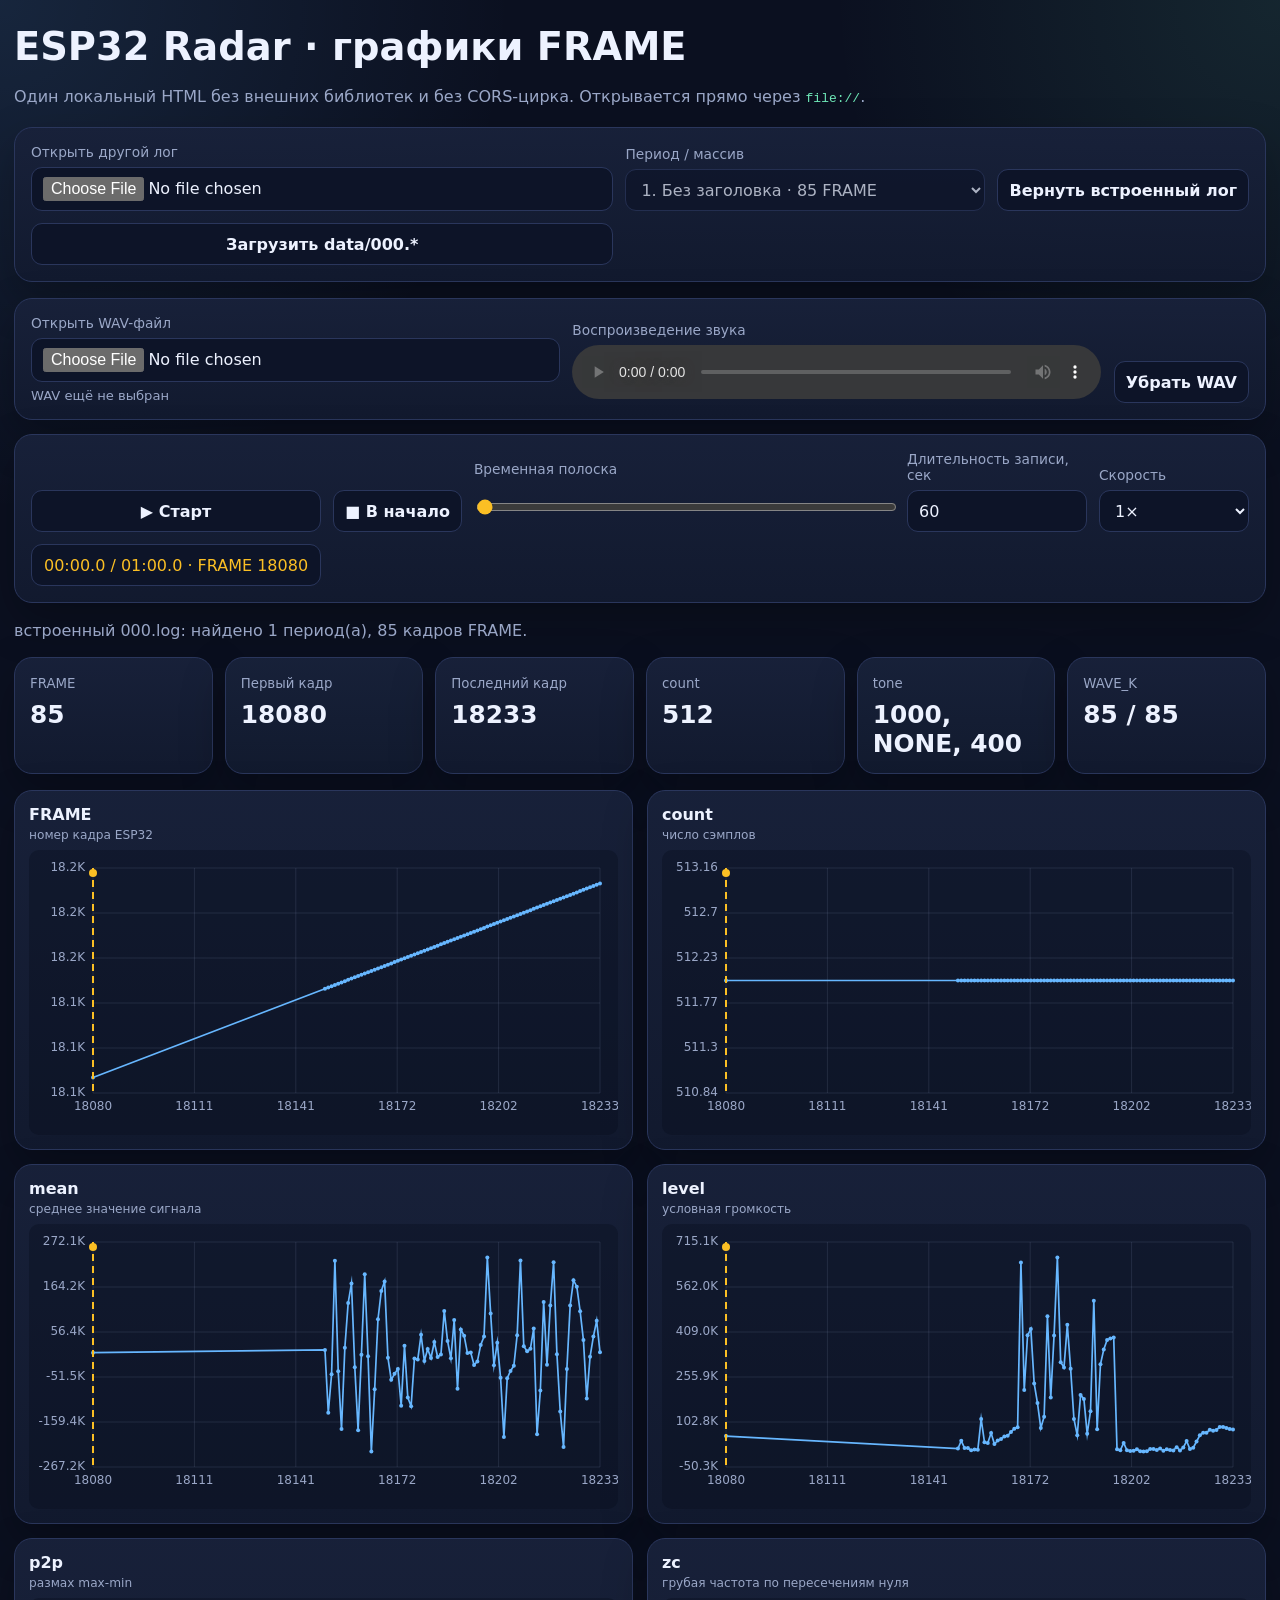
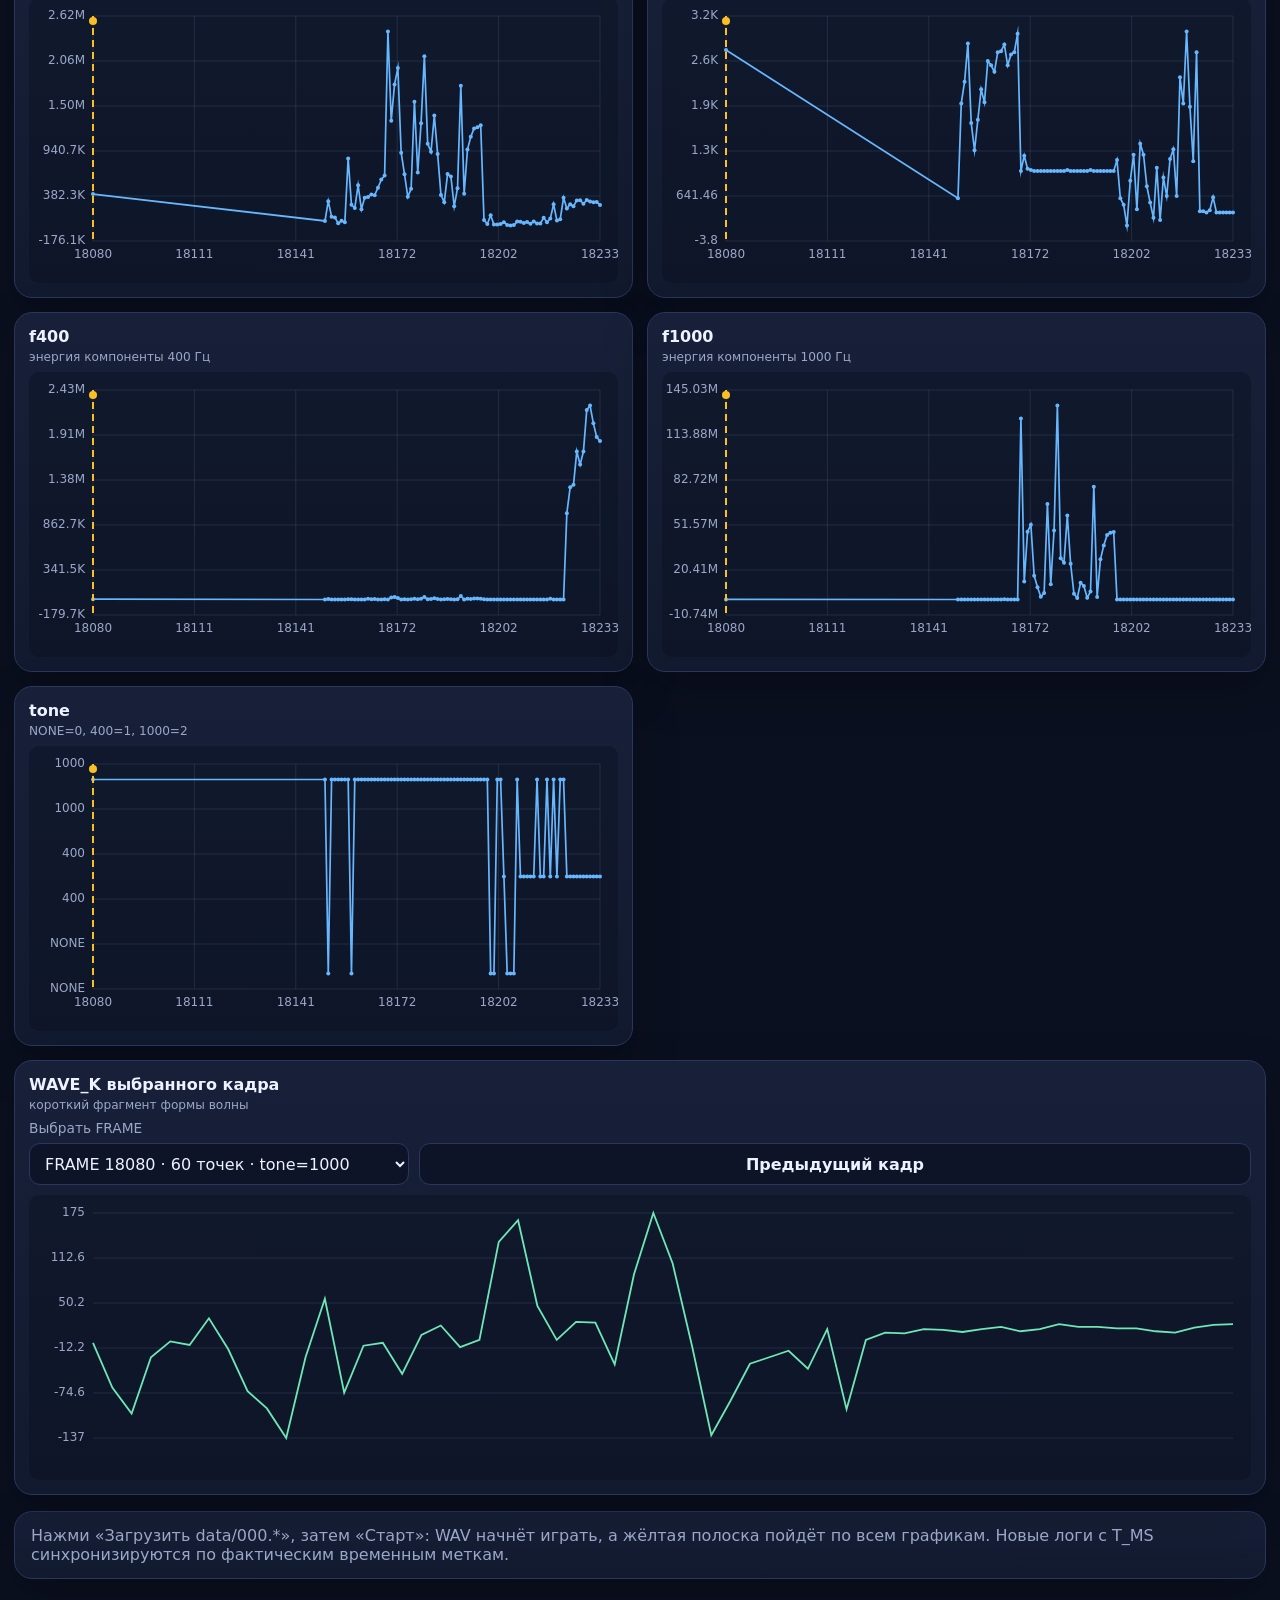
==== web/index.html @ 9175be92 "Add synchronized audio analysis dashboard" ====
<!doctype html>
<html lang="ru">
<head>
<meta charset="utf-8">
<meta name="viewport" content="width=device-width,initial-scale=1">
<title>ESP32 Radar — графики параметров</title>
<style>
:root {
  color-scheme: dark;
  --bg:#0b1020;
  --panel:#121a2f;
  --panel2:#18213a;
  --border:#2a365c;
  --text:#edf2ff;
  --muted:#9aa7c7;
  --accent:#6ee7b7;
  --accent2:#67b7ff;
  --warn:#fbbf24;
  --danger:#fb7185;
}
*{box-sizing:border-box}
body{
  margin:0;
  background:
    radial-gradient(circle at top left,rgba(103,183,255,.13),transparent 32rem),
    radial-gradient(circle at top right,rgba(110,231,183,.10),transparent 28rem),
    var(--bg);
  color:var(--text);
  font-family:Inter,system-ui,-apple-system,BlinkMacSystemFont,"Segoe UI",sans-serif;
}
main{width:min(1600px,calc(100% - 28px));margin:auto;padding:24px 0 40px}
h1{margin:0 0 8px;font-size:clamp(1.6rem,3vw,2.6rem)}
p{color:var(--muted);line-height:1.5}
.panel{
  background:linear-gradient(180deg,rgba(24,33,58,.96),rgba(18,26,47,.96));
  border:1px solid var(--border);
  border-radius:18px;
  box-shadow:0 18px 45px rgba(0,0,0,.26);
}
.controls{
  display:grid;
  grid-template-columns:minmax(250px,1fr) minmax(220px,360px) auto;
  gap:12px;
  padding:16px;
  margin:18px 0;
  align-items:end;
}
label{display:block;margin-bottom:7px;color:var(--muted);font-size:.86rem}
input,select,button{
  width:100%;
  min-height:42px;
  border-radius:11px;
  border:1px solid var(--border);
  background:#0d1428;
  color:var(--text);
  font:inherit;
  padding:9px 11px;
}
button{cursor:pointer;font-weight:700}
button:hover{border-color:var(--accent2)}
.status{min-height:24px;margin:0 0 14px;color:var(--muted)}
.status.error{color:var(--danger)}
.summary{
  display:grid;
  grid-template-columns:repeat(6,minmax(130px,1fr));
  gap:12px;
  margin-bottom:16px;
}
.stat{padding:15px;min-height:98px}
.stat small{color:var(--muted)}
.stat strong{display:block;margin-top:8px;font-size:1.55rem}
.grid{display:grid;grid-template-columns:repeat(2,minmax(0,1fr));gap:14px}
.card{padding:14px;min-width:0}
.card h2{margin:0 0 4px;font-size:1rem}
.card .help{color:var(--muted);font-size:.76rem;margin-bottom:8px}
.canvas-wrap{height:285px;position:relative}
canvas{width:100%;height:100%;display:block;border-radius:10px;background:rgba(8,13,26,.35)}
.full{grid-column:1/-1}
.wave-controls{display:grid;grid-template-columns:minmax(220px,380px) auto;gap:10px;align-items:end;margin-bottom:10px}
.footer{margin-top:16px;padding:14px 16px;color:var(--muted)}
code{color:var(--accent)}
@media(max-width:1100px){
  .summary{grid-template-columns:repeat(3,1fr)}
  .controls{grid-template-columns:1fr 1fr}
}
@media(max-width:760px){
  .controls,.summary,.grid,.wave-controls{grid-template-columns:1fr}
  .full{grid-column:auto}
  .canvas-wrap{height:240px}
}

.playback{
  display:grid;
  grid-template-columns:auto auto minmax(240px,1fr) minmax(130px,180px) minmax(110px,150px);
  gap:12px;
  align-items:end;
  padding:16px;
  margin:-2px 0 16px;
}
.playback .time-box{
  min-height:42px;
  display:flex;
  align-items:center;
  justify-content:center;
  padding:8px 12px;
  border:1px solid var(--border);
  border-radius:11px;
  background:#0d1428;
  color:var(--warn);
  font-variant-numeric:tabular-nums;
  white-space:nowrap;
}
.playback input[type="range"]{
  padding:0;
  accent-color:var(--warn);
}
.playback button.playing{
  border-color:var(--warn);
  color:var(--warn);
}
@media(max-width:1100px){
  .playback{grid-template-columns:1fr 1fr 2fr}
}
@media(max-width:760px){
  .playback{grid-template-columns:1fr}
}


.audio-panel{
  display:grid;
  grid-template-columns:minmax(260px,1fr) minmax(260px,1fr) auto;
  gap:12px;
  align-items:end;
  padding:16px;
  margin:-2px 0 16px;
}
.audio-panel audio{
  width:100%;
  min-height:42px;
}
.audio-state{
  color:var(--muted);
  font-size:.82rem;
  margin-top:6px;
}
@media(max-width:900px){
  .audio-panel{grid-template-columns:1fr}
}

</style>
</head>
<body>
<main>
  <h1>ESP32 Radar · графики FRAME</h1>
  <p>Один локальный HTML без внешних библиотек и без CORS-цирка. Открывается прямо через <code>file://</code>.</p>

  <section class="panel controls">
    <div>
      <label for="fileInput">Открыть другой лог</label>
      <input id="fileInput" type="file" accept=".log,.txt,text/plain">
    </div>
    <div>
      <label for="blockSelect">Период / массив</label>
      <select id="blockSelect"></select>
    </div>
    <button id="embeddedButton">Вернуть встроенный лог</button>
    <button id="loadPairButton">Загрузить data/000.*</button>
  </section>

  <section class="panel audio-panel">
    <div>
      <label for="audioInput">Открыть WAV-файл</label>
      <input id="audioInput" type="file" accept=".wav,audio/wav,audio/*">
      <div id="audioState" class="audio-state">WAV ещё не выбран</div>
    </div>

    <div>
      <label>Воспроизведение звука</label>
      <audio id="audioPlayer" controls preload="metadata"></audio>
    </div>

    <button id="clearAudioButton" type="button">Убрать WAV</button>
  </section>

  <section class="panel playback">
    <button id="playPauseButton" type="button">▶ Старт</button>
    <button id="stopButton" type="button">■ В начало</button>

    <div>
      <label for="timeline">Временная полоска</label>
      <input id="timeline" type="range" min="0" max="1000" value="0" step="1">
    </div>

    <div>
      <label for="durationInput">Длительность записи, сек</label>
      <input id="durationInput" type="number" min="0.1" step="0.1" value="60">
    </div>

    <div>
      <label for="speedSelect">Скорость</label>
      <select id="speedSelect">
        <option value="0.25">0.25×</option>
        <option value="0.5">0.5×</option>
        <option value="1" selected>1×</option>
        <option value="2">2×</option>
        <option value="4">4×</option>
      </select>
    </div>

    <div id="playbackTime" class="time-box">00:00.0 / 01:00.0</div>
  </section>

  <p id="status" class="status"></p>

  <section class="summary">
    <article class="panel stat"><small>FRAME</small><strong id="sFrames">0</strong></article>
    <article class="panel stat"><small>Первый кадр</small><strong id="sFirst">—</strong></article>
    <article class="panel stat"><small>Последний кадр</small><strong id="sLast">—</strong></article>
    <article class="panel stat"><small>count</small><strong id="sCount">—</strong></article>
    <article class="panel stat"><small>tone</small><strong id="sTones">—</strong></article>
    <article class="panel stat"><small>WAVE_K</small><strong id="sWave">—</strong></article>
  </section>

  <section class="grid">
    <article class="panel card"><h2>FRAME</h2><div class="help">номер кадра ESP32</div><div class="canvas-wrap"><canvas id="cFrame"></canvas></div></article>
    <article class="panel card"><h2>count</h2><div class="help">число сэмплов</div><div class="canvas-wrap"><canvas id="cCount"></canvas></div></article>
    <article class="panel card"><h2>mean</h2><div class="help">среднее значение сигнала</div><div class="canvas-wrap"><canvas id="cMean"></canvas></div></article>
    <article class="panel card"><h2>level</h2><div class="help">условная громкость</div><div class="canvas-wrap"><canvas id="cLevel"></canvas></div></article>
    <article class="panel card"><h2>p2p</h2><div class="help">размах max-min</div><div class="canvas-wrap"><canvas id="cP2p"></canvas></div></article>
    <article class="panel card"><h2>zc</h2><div class="help">грубая частота по пересечениям нуля</div><div class="canvas-wrap"><canvas id="cZc"></canvas></div></article>
    <article class="panel card"><h2>f400</h2><div class="help">энергия компоненты 400 Гц</div><div class="canvas-wrap"><canvas id="cF400"></canvas></div></article>
    <article class="panel card"><h2>f1000</h2><div class="help">энергия компоненты 1000 Гц</div><div class="canvas-wrap"><canvas id="cF1000"></canvas></div></article>
    <article class="panel card"><h2>tone</h2><div class="help">NONE=0, 400=1, 1000=2</div><div class="canvas-wrap"><canvas id="cTone"></canvas></div></article>

    <article class="panel card full">
      <h2>WAVE_K выбранного кадра</h2>
      <div class="help">короткий фрагмент формы волны</div>
      <div class="wave-controls">
        <div>
          <label for="waveSelect">Выбрать FRAME</label>
          <select id="waveSelect"></select>
        </div>
        <button id="prevWave">Предыдущий кадр</button>
      </div>
      <div class="canvas-wrap"><canvas id="cWave"></canvas></div>
    </article>
  </section>

  <section class="panel footer">
    Нажми «Загрузить data/000.*», затем «Старт»: WAV начнёт играть, а жёлтая полоска пойдёт по всем графикам. Новые логи с T_MS синхронизируются по фактическим временным меткам.
  </section>
</main>

<script>
"use strict";

const EMBEDDED_LOG = ",9,8,14,13,10,14,17,11,14,21FRAME=18080 count=512 mean=6886 level=55052 p2p=406694 zc=2734.4 f400=3159.0 f1000=15453.0 tone=1000\nWAVE_K=-5,-67,-103,-25,-3,-8,29,-14,-72,-96,-137,-25,56,-74,-9,-5,-48,6,19,-11,-1,135,165,46,-1,24,23,-35,90,175,105,-9,-133,-85,-34,-25,-16,-41,14,-97,-1,9,8,14,13,10,14,17,11,14,21,17,17,15,15,11,9,16,20,21\n---\nREAD_ERR=0 READ_BYTES=2048\nFRAME=18150 count=512 mean=13310 level=12399 p2p=72818 zc=609.4 f400=40.3 f1000=3270.3 tone=1000\nWAVE_K=-23,-34,-37,-36,-32,-30,-32,-28,-23,-27,-28,-28,-29,-30,-28,-25,-28,-36,-39,-31,-33,-40,-44,-38,-27,-27,-33,-40,-30,-21,-19,-20,-22,-32,-34,-34,-36,-29,-28,-21,-20,-20,-21,-21,-20,-18,-16,-29\n---\nREAD_ERR=0 READ_BYTES=2048\nFRAME=18151 count=512 mean=-137307 level=38857 p2p=318082 zc=1968.7 f400=4370.8 f1000=7315.9 tone=NONE\nWAVE_K=1,-43,-74,-9,37,24,-37,-87,-88,-86,-51,-17,8,-21,-84,-100,-88,-26,24,49,22,-42,-92,-87,-71,-46,-46,-21,-6,1,12,-9,-25,-24,20,23,-13,-47,-68,-61,-41,-7,34,-2,-80,-128,-132,-81\n---\nREAD_ERR=0 READ_BYTES=2048\nFRAME=18152 count=512 mean=-44866 level=14115 p2p=126092 zc=2281.3 f400=92.1 f1000=2698.9 tone=1000\nWAVE_K=-11,-23,-17,4,0,-7,20,30,8,-15,-7,4,3,-6,-25,-36,-28,-14,-9,-25,-29,-11,26,26,8,-5,-5,11,6,3,-9,-25,-24,-16,-22,-22,-10,15,11,-2,-7,-2,12,4,-12,-24,-20,1\n---\nREAD_ERR=0 READ_BYTES=2048\nFRAME=18153 count=512 mean=227283 level=14126 p2p=116142 zc=2828.1 f400=208.4 f1000=3907.9 tone=1000\nWAVE_K=-1,4,1,9,10,3,6,14,28,10,15,24,-1,-4,10,18,10,2,2,-14,-34,12,50,14,0,-8,0,1,-2,11,2,16,12,-28,-22,8,-1,1,15,8,32,28,10,2,0,3,-4,9\n---\nREAD_ERR=0 READ_BYTES=2048\nFRAME=18154 count=512 mean=-37774 level=7004 p2p=42894 zc=1687.5 f400=230.2 f1000=778.7 tone=1000\nWAVE_K=-2,-5,-10,-10,-16,-12,-13,-12,-12,-12,-9,0,4,6,5,-4,-11,-17,-15,-12,-8,-3,1,-3,-4,-5,-13,-17,-14,-7,0,4,4,1,1,-1,-6,-9,-19,-21,-13,-6,-2,4,8,11,9,1\n---\nREAD_ERR=0 READ_BYTES=2048\nFRAME=18155 count=512 mean=-176325 level=9182 p2p=74790 zc=1296.9 f400=34.7 f1000=1515.4 tone=1000\nWAVE_K=-28,-29,-28,-27,-17,-13,-25,-24,-20,-8,-6,-16,-20,-23,-24,-23,-19,-22,-25,-27,-33,-28,-20,-19,-20,-13,-13,-13,-18,-25,-22,-21,-28,-28,-26,-30,-29,-36,-40,-22,-19,-18,-14,-11,-14,-21,-14,-14\n---\nREAD_ERR=0 READ_BYTES=2048\nFRAME=18156 count=512 mean=18361 level=8618 p2p=57700 zc=1734.4 f400=178.6 f1000=2049.3 tone=1000\nWAVE_K=5,16,16,15,24,20,7,1,9,11,17,8,15,21,20,10,1,6,4,8,1,0,0,2,15,11,-4,-5,-4,2,9,14,7,8,17,17,6,2,-1,8,13,6,10,11,10,7,8,2\n---\nREAD_ERR=0 READ_BYTES=2048\nFRAME=18157 count=512 mean=125695 level=113048 p2p=848854 zc=2171.9 f400=2023.9 f1000=9818.3 tone=1000\nWAVE_K=-14,232,320,317,180,-179,-413,-283,77,209,191,189,84,-20,-137,-199,-31,238,266,16,-147,-127,-33,45,86,190,246,54,-203,-358,-260,-56,96,281,279,94,-111,-146,-29,18,2,-95,12,167,101,-61,-133,45\n---\nREAD_ERR=0 READ_BYTES=2048\nFRAME=18158 count=512 mean=172668 level=34301 p2p=272234 zc=1984.4 f400=1910.6 f1000=3000.9 tone=NONE\nWAVE_K=-3,-18,-38,-44,-57,-56,-68,-97,-85,-14,18,-14,-44,-45,-18,-16,-47,-77,-29,2,-27,0,6,-46,-78,-71,-46,-25,-14,-13,-21,-43,-34,-18,-30,-2,11,-50,-72,0,17,-34,-67,-58,-1,33,-2,-26\n---\nREAD_ERR=0 READ_BYTES=2048\nFRAME=18159 count=512 mean=-27866 level=31429 p2p=232198 zc=2578.1 f400=576.2 f1000=6786.0 tone=1000\nWAVE_K=-27,-1,-21,-86,-59,-1,-3,-5,-16,-18,4,12,-16,-68,-55,-24,-36,-47,-44,-25,7,13,-25,-40,-13,-8,-26,-16,-29,-24,6,42,-22,-88,-54,-23,-26,-12,-4,11,27,18,-17,-64,-59,-17,-9,-1\n---\nREAD_ERR=0 READ_BYTES=2048\nFRAME=18160 count=512 mean=-178970 level=65309 p2p=515644 zc=2515.6 f400=1074.2 f1000=18679.5 tone=1000\nWAVE_K=-35,37,11,-102,-143,-64,21,82,39,32,120,25,-88,-41,63,57,-23,-23,34,-6,-92,-37,26,-13,-43,-80,-17,48,66,72,98,94,-32,-144,-165,-114,-15,70,12,38,139,61,-83,-96,20,83,108,128\n---\nREAD_ERR=0 READ_BYTES=2048\nFRAME=18161 count=512 mean=1581 level=27941 p2p=218896 zc=2421.9 f400=222.9 f1000=25949.6 tone=1000\nWAVE_K=58,27,9,32,16,5,9,-24,-55,-19,11,-7,-16,-26,-23,31,16,-12,28,47,11,-12,-17,-25,49,87,19,-41,-42,4,30,32,10,32,27,7,55,70,39,6,-6,-33,-26,6,-6,-13,-16,-41\n---\nREAD_ERR=0 READ_BYTES=2048\nFRAME=18162 count=512 mean=194819 level=40027 p2p=362126 zc=2703.1 f400=232.5 f1000=11718.7 tone=1000\nWAVE_K=-22,13,15,52,-22,-44,11,32,21,6,-39,-4,33,-21,-25,7,-29,-83,-30,8,50,84,35,31,27,-50,-129,17,101,39,14,5,44,76,17,-52,6,56,60,-21,2,47,43,23,-7,-16,-43,0\n---\nREAD_ERR=0 READ_BYTES=2048\nFRAME=18163 count=512 mean=-1585 level=44971 p2p=369018 zc=2718.7 f400=8436.9 f1000=53759.8 tone=1000\nWAVE_K=-80,45,78,31,32,-50,-56,-51,-38,-52,-77,-71,32,57,-29,-76,-125,-31,1,-7,29,-69,-59,13,-20,-117,-70,-30,-63,-102,-56,72,24,57,39,8,-14,-20,-51,-52,-103,-133,-19,5,10,19,-33,-26\n---\nREAD_ERR=0 READ_BYTES=2048\nFRAME=18164 count=512 mean=-230019 level=53124 p2p=399874 zc=2812.5 f400=2145.7 f1000=145041.8 tone=1000\nWAVE_K=13,146,76,50,-38,-146,-53,60,-5,81,43,-97,-50,-80,-43,-81,-61,-56,-28,46,-52,-7,59,105,-1,-9,3,29,15,-117,-90,-16,36,48,16,-81,-66,-60,-58,93,83,17,-55,-72,-32,-23,10,-64\n---\nREAD_ERR=0 READ_BYTES=2048\nFRAME=18165 count=512 mean=-81070 level=56108 p2p=392752 zc=2515.6 f400=4628.1 f1000=16528.5 tone=1000\nWAVE_K=44,133,147,87,46,70,19,-70,29,34,-5,-5,-13,8,47,90,33,-9,14,34,14,44,14,57,88,-61,-103,-21,40,-7,20,88,27,110,54,59,-3,25,82,59,64,26,-12,-21,1,-27,-3,-1\n---\nREAD_ERR=0 READ_BYTES=2048\nFRAME=18166 count=512 mean=86943 level=69019 p2p=484374 zc=2671.9 f400=414.1 f1000=45903.6 tone=1000\nWAVE_K=-3,-46,0,18,-3,-82,-118,-20,55,124,134,13,-143,-233,-118,170,251,93,33,-15,-53,-48,-64,-13,143,149,52,22,-14,12,-3,-64,-65,41,40,64,-9,-125,-19,170,205,1,-103,-164,-50,83,120,82\n---\nREAD_ERR=0 READ_BYTES=2048\nFRAME=18167 count=512 mean=154715 level=79945 p2p=586234 zc=2703.1 f400=662.6 f1000=53651.2 tone=1000\nWAVE_K=13,36,71,141,123,-52,-127,55,153,97,50,33,192,247,71,10,-3,-31,45,139,108,-70,-33,36,46,34,-91,-48,104,47,17,63,154,202,211,53,-68,59,56,89,0,-62,67,158,181,145,56,-92\n---\nREAD_ERR=0 READ_BYTES=2048\nFRAME=18168 count=512 mean=177457 level=84780 p2p=635914 zc=2968.7 f400=1527.6 f1000=16041.6 tone=1000\nWAVE_K=11,-37,-63,-244,-133,37,205,188,8,-23,-62,-16,-94,-111,-116,-38,29,88,98,30,26,23,-100,-23,119,-149,-153,11,90,58,61,96,-11,-124,-180,-119,12,99,83,44,31,17,51,-47,-88,24,-74,-81\n---\nREAD_ERR=0 READ_BYTES=2048\nFRAME=18169 count=512 mean=-5111 level=645347 p2p=2423398 zc=1000.0 f400=81.2 f1000=125258328.0 tone=1000\nWAVE_K=-1091,-895,-538,-297,-11,434,733,992,987,734,428,214,85,-403,-917,-1165,-992,-708,-463,-236,11,429,812,1002,972,707,637,402,-62,-492,-976,-1007,-911,-849,-639,-325,66,577,829,898,798,740,787,502,-52,-636,-933,-959\n---\nREAD_ERR=0 READ_BYTES=2048\nFRAME=18170 count=512 mean=-58196 level=211935 p2p=1316044 zc=1218.7 f400=22216.6 f1000=12430440.0 tone=1000\nWAVE_K=182,-18,-237,-318,-344,-451,-448,-412,-250,72,329,349,415,471,568,405,-26,-299,-445,-477,-423,-436,-456,-170,73,265,347,251,368,411,437,449,66,-40,-179,-252,-352,-540,-461,-151,68,147,214,357,618,676,509,203\n---\nREAD_ERR=0 READ_BYTES=2048\nFRAME=18171 count=512 mean=-43909 level=397971 p2p=1766480 zc=1031.2 f400=28838.7 f1000=46835132.0 tone=1000\nWAVE_K=-501,-519,-419,-53,363,712,671,456,430,457,290,70,-191,-344,-485,-486,-337,-351,-235,-44,148,320,433,613,528,358,217,-29,-248,-431,-568,-645,-743,-676,-265,132,354,380,602,749,542,296,143,106,-112,-263,-429,-523\n---\nREAD_ERR=0 READ_BYTES=2048\nFRAME=18172 count=512 mean=-32362 level=418826 p2p=1969220 zc=1015.6 f400=15784.7 f1000=51748956.0 tone=1000\nWAVE_K=128,-121,-301,-518,-600,-699,-467,-231,-136,-1,276,754,749,543,416,281,170,-148,-419,-654,-869,-610,-420,-297,55,259,479,625,602,628,553,407,126,-49,-322,-624,-743,-559,-206,-215,-152,129,292,587,723,613,543,374\n---\nREAD_ERR=0 READ_BYTES=2048\nFRAME=18173 count=512 mean=-120301 level=234068 p2p=919722 zc=1000.0 f400=455.8 f1000=16468656.0 tone=1000\nWAVE_K=-166,-251,-356,-374,-225,-47,64,108,161,257,386,430,298,128,-31,-129,-175,-250,-279,-250,-245,-177,-58,63,218,341,366,324,244,133,34,-54,-230,-371,-372,-291,-178,-91,-17,87,236,366,400,337,214,107,25,-71\n---\nREAD_ERR=0 READ_BYTES=2048\nFRAME=18174 count=512 mean=23362 level=167363 p2p=652814 zc=1000.0 f400=3047.7 f1000=8452212.0 tone=1000\nWAVE_K=-181,-84,10,99,191,258,251,200,147,98,-8,-144,-217,-247,-236,-172,-132,-74,2,91,219,318,301,206,123,45,-29,-100,-180,-231,-211,-172,-154,-96,6,125,192,198,193,214,174,48,-51,-157,-202,-208,-223,-196\n---\nREAD_ERR=0 READ_BYTES=2048\nFRAME=18175 count=512 mean=-100636 level=82051 p2p=372002 zc=1000.0 f400=1142.8 f1000=1948823.6 tone=1000\nWAVE_K=99,48,50,70,56,-2,-67,-98,-131,-145,-128,-56,-7,53,105,121,87,28,41,111,116,39,-47,-116,-115,-99,-88,-67,-26,60,99,58,51,99,96,40,10,-19,-70,-111,-137,-164,-128,-60,11,73,79,39\n---\nREAD_ERR=0 READ_BYTES=2048\nFRAME=18176 count=512 mean=-121451 level=120704 p2p=472420 zc=1000.0 f400=2559.5 f1000=4436679.5 tone=1000\nWAVE_K=193,181,133,54,-12,-64,-139,-181,-143,-90,-59,-12,50,100,146,169,167,142,116,49,-42,-111,-154,-150,-141,-126,-78,-9,59,94,153,192,190,158,118,56,-32,-88,-127,-155,-157,-117,-55,4,60,105,147,169\n---\nREAD_ERR=0 READ_BYTES=2048\nFRAME=18177 count=512 mean=-7373 level=462682 p2p=1552496 zc=1000.0 f400=7300.2 f1000=66021424.0 tone=1000\nWAVE_K=751,777,673,487,211,-115,-425,-660,-760,-737,-628,-443,-173,122,390,633,738,734,653,448,141,-167,-414,-601,-715,-748,-656,-448,-188,94,381,610,743,748,650,464,171,-167,-463,-663,-755,-734,-634,-469,-181,149,410,610\n---\nREAD_ERR=0 READ_BYTES=2048\nFRAME=18178 count=512 mean=-9713 level=186282 p2p=673660 zc=1000.0 f400=1287.8 f1000=10561563.0 tone=1000\nWAVE_K=-141,-54,43,142,222,293,308,270,217,126,21,-97,-226,-295,-284,-232,-158,-59,63,167,232,299,322,276,216,106,-19,-126,-219,-247,-234,-212,-148,-52,64,164,226,288,317,288,244,145,8,-118,-206,-252,-269,-240\n---\nREAD_ERR=0 READ_BYTES=2048\nFRAME=18179 count=512 mean=49705 level=396621 p2p=1283878 zc=1000.0 f400=7836.7 f1000=47718856.0 tone=1000\nWAVE_K=607,544,411,213,-21,-253,-442,-574,-615,-545,-393,-187,41,268,466,589,607,531,392,190,-47,-270,-454,-571,-600,-530,-384,-178,50,279,472,585,610,546,402,195,-50,-291,-479,-582,-593,-531,-393,-183,70,306,476,578\n---\nREAD_ERR=0 READ_BYTES=2048\nFRAME=18180 count=512 mean=-13022 level=662342 p2p=2117944 zc=1000.0 f400=28449.7 f1000=134291424.0 tone=1000\nWAVE_K=-406,-745,-967,-1044,-962,-727,-384,25,428,752,972,1055,975,726,373,-41,-426,-751,-980,-1048,-951,-700,-354,50,440,758,985,1053,952,704,353,-51,-441,-769,-986,-1044,-946,-695,-343,57,452,783,1002,1069,947,681,331,-69\n---\nREAD_ERR=0 READ_BYTES=2048\nFRAME=18181 count=512 mean=15642 level=306409 p2p=1030002 zc=1000.0 f400=3974.4 f1000=28625730.0 tone=1000\nWAVE_K=-477,-380,-215,-14,169,308,418,486,475,401,241,42,-162,-329,-441,-504,-457,-343,-200,-43,141,356,474,485,437,371,234,31,-182,-337,-447,-483,-468,-358,-198,-13,170,327,437,500,479,367,211,15,-187,-356,-429,-460\n---\nREAD_ERR=0 READ_BYTES=2048\nFRAME=18182 count=512 mean=-6049 level=288479 p2p=931032 zc=1000.0 f400=4186.0 f1000=25510590.0 tone=1000\nWAVE_K=393,277,129,-44,-205,-332,-415,-439,-393,-285,-136,33,196,326,413,438,388,272,121,-47,-209,-338,-419,-440,-390,-280,-130,40,205,335,420,440,385,266,113,-56,-214,-342,-422,-437,-385,-273,-120,50,210,341,421,438\n---\nREAD_ERR=0 READ_BYTES=2048\nFRAME=18183 count=512 mean=32193 level=433347 p2p=1381456 zc=1015.6 f400=14457.1 f1000=58077916.0 tone=1000\nWAVE_K=54,-211,-443,-610,-679,-647,-517,-308,-55,206,440,605,670,639,510,296,37,-222,-452,-612,-678,-643,-508,-297,-43,215,448,607,669,639,504,291,29,-237,-460,-621,-681,-639,-499,-284,-29,232,460,614,673,633,493,279\n---\nREAD_ERR=0 READ_BYTES=2048\nFRAME=18184 count=512 mean=-3459 level=283976 p2p=904426 zc=1000.0 f400=5805.5 f1000=24753186.0 tone=1000\nWAVE_K=181,315,408,438,398,302,156,-17,-189,-328,-420,-442,-401,-300,-157,7,179,320,412,427,381,287,145,-27,-200,-337,-429,-453,-407,-303,-157,12,183,323,414,432,385,282,136,-35,-204,-339,-427,-439,-390,-293,-148,27\n---\nREAD_ERR=0 READ_BYTES=2048\nFRAME=18185 count=512 mean=2308 level=112991 p2p=395866 zc=1000.0 f400=287.2 f1000=3998205.5 tone=1000\nWAVE_K=-144,-138,-112,-63,-7,51,103,146,173,176,153,112,58,-3,-65,-118,-141,-141,-114,-67,-4,55,105,148,172,173,152,110,50,-11,-70,-123,-149,-147,-115,-65,-11,46,102,143,168,173,151,104,45,-16,-75,-125\n---\nREAD_ERR=0 READ_BYTES=2048\nFRAME=18186 count=512 mean=106802 level=57727 p2p=304484 zc=1000.0 f400=3059.5 f1000=1017007.1 tone=1000\nWAVE_K=52,65,71,72,59,29,-1,-25,-41,-51,-64,-59,-36,-10,12,33,46,57,70,72,57,36,8,-19,-41,-55,-61,-50,-32,-10,18,42,54,64,78,74,55,30,7,-18,-42,-57,-62,-56,-33,-11,10,33\n---\nREAD_ERR=0 READ_BYTES=2048\nFRAME=18187 count=512 mean=34767 level=194698 p2p=654202 zc=1000.0 f400=6269.1 f1000=11607240.0 tone=1000\nWAVE_K=178,264,299,294,260,187,95,-18,-132,-226,-282,-284,-233,-145,-43,45,136,231,301,311,259,157,49,-52,-150,-224,-275,-294,-267,-176,-51,63,164,246,296,302,265,189,86,-34,-158,-251,-286,-262,-215,-149,-57,55\n---\nREAD_ERR=0 READ_BYTES=2048\nFRAME=18188 count=512 mean=-6772 level=181338 p2p=624780 zc=1000.0 f400=2330.0 f1000=9381886.0 tone=1000\nWAVE_K=-255,-227,-162,-67,33,130,208,251,250,211,146,52,-60,-157,-229,-273,-274,-235,-160,-60,41,134,206,243,245,203,128,36,-70,-162,-229,-267,-263,-224,-154,-56,51,147,219,251,245,203,128,31,-76,-171,-239,-272\n---\nREAD_ERR=0 READ_BYTES=2048\nFRAME=18189 count=512 mean=84846 level=62377 p2p=255160 zc=1000.0 f400=357.9 f1000=1161457.9 tone=1000\nWAVE_K=71,113,105,65,34,13,-17,-58,-76,-80,-89,-81,-65,-36,15,50,81,82,65,62,41,-15,-53,-67,-81,-107,-128,-98,-63,-52,-19,39,74,78,71,54,24,-10,-33,-59,-87,-96,-106,-95,-76,-39,6,35\n---\nREAD_ERR=0 READ_BYTES=2048\nFRAME=18190 count=512 mean=-79778 level=139406 p2p=477750 zc=1015.6 f400=1848.8 f1000=5591121.0 tone=1000\nWAVE_K=-86,-11,67,140,192,215,198,151,86,4,-72,-141,-190,-203,-195,-155,-92,-11,76,152,196,209,195,150,84,-2,-79,-140,-184,-199,-187,-146,-79,1,81,149,194,205,191,147,68,-10,-85,-152,-188,-203,-196,-146\n---\nREAD_ERR=0 READ_BYTES=2048\nFRAME=18191 count=512 mean=62610 level=515517 p2p=1749794 zc=1000.0 f400=40205.0 f1000=78126040.0 tone=1000\nWAVE_K=758,773,688,474,170,-125,-395,-645,-784,-796,-701,-506,-217,81,382,628,763,792,693,491,200,-128,-439,-661,-799,-815,-665,-440,-138,172,434,635,736,726,604,408,141,-152,-409,-613,-759,-769,-678,-482,-197,102,404,649\n---\nREAD_ERR=0 READ_BYTES=2048\nFRAME=18192 count=512 mean=47265 level=78515 p2p=410756 zc=1000.0 f400=139.1 f1000=1746908.4 tone=1000\nWAVE_K=27,18,67,154,162,126,105,68,-2,-94,-148,-175,-172,-157,-128,-80,-4,85,153,149,107,74,49,22,-14,-70,-144,-176,-158,-139,-125,-109,-40,63,143,147,100,83,102,72,-25,-114,-134,-130,-135,-157,-147,-57\n---\nREAD_ERR=0 READ_BYTES=2048\nFRAME=18193 count=512 mean=5903 level=299241 p2p=958342 zc=1000.0 f400=9123.0 f1000=27783092.0 tone=1000\nWAVE_K=105,270,403,467,459,378,235,59,-115,-277,-402,-464,-454,-374,-238,-63,116,276,399,460,448,368,228,51,-125,-291,-416,-473,-451,-367,-231,-58,124,292,411,467,449,360,224,48,-125,-290,-416,-474,-457,-364,-219,-37\n---\nREAD_ERR=0 READ_BYTES=2048\nFRAME=18194 count=512 mean=7042 level=349103 p2p=1116548 zc=1000.0 f400=4907.3 f1000=37335140.0 tone=1000\nWAVE_K=523,541,485,351,161,-52,-261,-438,-537,-546,-481,-350,-159,46,245,420,529,543,475,334,137,-71,-266,-429,-525,-540,-484,-350,-149,63,262,435,534,544,477,334,134,-82,-279,-444,-537,-541,-476,-335,-137,71,271,437\n---\nREAD_ERR=0 READ_BYTES=2048\nFRAME=18195 count=512 mean=-22948 level=381461 p2p=1220862 zc=1000.0 f400=10161.4 f1000=44614124.0 tone=1000\nWAVE_K=377,154,-74,-300,-483,-582,-595,-516,-349,-134,88,303,480,582,591,512,349,133,-93,-305,-481,-581,-589,-513,-350,-140,87,310,492,597,601,516,348,126,-104,-324,-499,-588,-582,-498,-333,-119,104,322,498,587,582,497\n---\nREAD_ERR=0 READ_BYTES=2048\nFRAME=18196 count=512 mean=-14135 level=387125 p2p=1234354 zc=1000.0 f400=11764.1 f1000=46240840.0 tone=1000\nWAVE_K=-373,-534,-605,-579,-471,-286,-61,165,380,543,614,587,475,289,60,-168,-376,-533,-594,-569,-463,-275,-45,186,401,556,617,587,470,277,51,-181,-391,-544,-607,-577,-465,-278,-50,185,398,550,609,577,453,263,36,-193\n---\nREAD_ERR=0 READ_BYTES=2048\nFRAME=18197 count=512 mean=25393 level=390461 p2p=1260490 zc=1000.0 f400=7515.6 f1000=46747480.0 tone=1000\nWAVE_K=-609,-524,-351,-128,97,322,503,599,600,524,361,136,-99,-314,-494,-592,-590,-508,-352,-123,119,346,528,620,613,528,363,135,-98,-322,-508,-595,-579,-485,-321,-98,133,348,517,610,608,516,347,131,-103,-323,-497,-589\n---\nREAD_ERR=0 READ_BYTES=2048\nFRAME=18198 count=512 mean=45496 level=9765 p2p=83800 zc=1156.2 f400=1745.1 f1000=4518.0 tone=1000\nWAVE_K=51,51,53,38,29,26,20,18,15,11,10,17,12,15,21,30,28,11,7,4,8,6,-2,-1,-13,-22,-23,-13,-14,-9,0,14,16,13,14,-1,-9,-9,-7,-8,2,4,6,8,15,22,22,25\n---\nREAD_ERR=0 READ_BYTES=2048\nFRAME=18199 count=512 mean=234895 level=6652 p2p=35444 zc=609.4 f400=30.6 f1000=458.7 tone=1000\nWAVE_K=4,3,4,7,7,5,7,6,5,4,1,0,-1,-1,0,2,5,7,7,7,6,7,4,2,1,1,0,0,0,0,-1,-3,0,1,3,3,2,3,1,2,0,-1,-2,-1,-3,-2,-1,3\n---\nREAD_ERR=0 READ_BYTES=2048\nFRAME=18200 count=512 mean=100476 level=31631 p2p=143886 zc=515.6 f400=653.5 f1000=498.6 tone=NONE\nWAVE_K=-40,-37,-43,-53,-61,-56,-46,-46,-54,-57,-52,-49,-49,-54,-52,-53,-54,-51,-47,-46,-54,-58,-57,-50,-50,-60,-68,-66,-62,-60,-55,-49,-45,-51,-58,-57,-48,-46,-56,-68,-66,-57,-53,-55,-57,-55,-53,-47\n---\nREAD_ERR=0 READ_BYTES=2048\nFRAME=18201 count=512 mean=-23029 level=6390 p2p=27644 zc=218.7 f400=25.0 f1000=22.8 tone=NONE\nWAVE_K=10,9,8,8,8,10,9,7,9,7,8,9,6,6,7,7,7,6,6,5,4,3,4,5,4,4,4,4,5,6,7,6,7,5,5,4,4,4,3,1,3,1,0,1,1,0,1,3\n---\nREAD_ERR=0 READ_BYTES=2048\nFRAME=18202 count=512 mean=30856 level=4203 p2p=27454 zc=859.4 f400=10.7 f1000=109.8 tone=1000\nWAVE_K=-10,-11,-9,-11,-12,-10,-9,-9,-10,-11,-9,-9,-7,-7,-6,-6,-5,-7,-5,-5,-5,-4,-6,-3,-4,-4,-5,-6,-7,-8,-8,-10,-10,-12,-14,-12,-11,-11,-10,-12,-13,-12,-12,-10,-7,-7,-6,-8\n---\nREAD_ERR=0 READ_BYTES=2048\nFRAME=18203 count=512 mean=-53402 level=4762 p2p=34506 zc=1234.4 f400=72.2 f1000=707.7 tone=1000\nWAVE_K=-8,-10,-7,-7,-4,-2,-3,-4,-1,-1,-1,-4,-5,-5,0,1,0,-2,-5,-5,-4,-4,-6,-5,-1,-1,0,1,2,0,-1,0,0,-1,-1,-2,0,-1,0,0,2,3,0,0,2,3,3,0\n---\nREAD_ERR=0 READ_BYTES=2048\nFRAME=18204 count=512 mean=-195042 level=10433 p2p=56906 zc=453.1 f400=429.1 f1000=123.9 tone=400\nWAVE_K=-11,-15,-15,-14,-16,-15,-14,-13,-14,-16,-15,-12,-12,-11,-12,-12,-13,-14,-13,-14,-15,-14,-12,-13,-12,-14,-17,-16,-18,-18,-17,-17,-17,-21,-21,-23,-23,-20,-21,-23,-24,-24,-24,-25,-23,-23,-24,-24\n---\nREAD_ERR=0 READ_BYTES=2048\nFRAME=18205 count=512 mean=-54435 level=3037 p2p=22662 zc=1390.6 f400=2.8 f1000=37.4 tone=NONE\nWAVE_K=-4,-5,-3,0,1,1,3,4,1,0,0,3,7,8,11,11,8,3,0,1,2,3,4,3,1,1,0,0,0,0,-3,-4,-3,-2,-1,0,1,3,0,0,0,0,0,3,4,6,10,6\n---\nREAD_ERR=0 READ_BYTES=2048\nFRAME=18206 count=512 mean=-37135 level=2475 p2p=16436 zc=1234.4 f400=9.0 f1000=25.2 tone=NONE\nWAVE_K=0,-3,-3,-3,-1,-3,-2,-4,-4,-6,-6,-6,-4,-3,-3,-2,-4,-3,-2,-3,-3,-2,-3,-1,1,2,0,0,0,0,0,-2,-3,-4,-3,-2,-4,-3,-4,-6,-8,-7,-8,-6,-6,-5,-3,-3\n---\nREAD_ERR=0 READ_BYTES=2048\nFRAME=18207 count=512 mean=-24473 level=3313 p2p=21258 zc=781.2 f400=83.1 f1000=16.2 tone=NONE\nWAVE_K=0,2,1,0,0,0,3,5,2,2,0,-1,-3,-2,-3,0,0,0,0,-1,-2,-1,0,0,3,3,4,3,2,5,6,9,9,4,2,2,3,5,4,4,6,4,5,3,2,2,3,3\n---\nREAD_ERR=0 READ_BYTES=2048\nFRAME=18208 count=512 mean=48715 level=10746 p2p=64580 zc=546.9 f400=46.7 f1000=229.7 tone=1000\nWAVE_K=17,13,14,17,19,19,20,21,19,19,18,20,21,22,24,25,25,26,25,24,24,24,23,22,25,26,24,25,23,25,24,20,20,18,17,18,17,18,17,18,16,14,13,11,10,9,12,14\n---\nREAD_ERR=0 READ_BYTES=2048\nFRAME=18209 count=512 mean=227670 level=10826 p2p=63006 zc=328.1 f400=187.6 f1000=75.7 tone=400\nWAVE_K=25,23,22,24,27,23,21,22,23,26,26,26,27,26,28,31,29,24,25,26,28,26,24,24,24,21,21,20,17,16,16,16,16,16,18,16,12,11,11,15,17,15,16,13,15,19,17,14\n---\nREAD_ERR=0 READ_BYTES=2048\nFRAME=18210 count=512 mean=22080 level=7534 p2p=45758 zc=1046.9 f400=338.2 f1000=120.0 tone=400\nWAVE_K=2,5,12,17,14,11,7,4,4,6,7,8,4,-4,-3,-1,-3,-6,-4,-5,-7,-3,-5,-8,-7,-5,-1,2,3,2,-8,-7,4,9,6,5,5,4,3,-1,4,9,0,-2,1,3,0,0\n---\nREAD_ERR=0 READ_BYTES=2048\nFRAME=18211 count=512 mean=10375 level=13026 p2p=59826 zc=296.9 f400=226.1 f1000=77.6 tone=400\nWAVE_K=-31,-32,-32,-29,-29,-27,-31,-30,-26,-26,-29,-30,-25,-22,-24,-25,-25,-28,-27,-24,-22,-23,-26,-24,-19,-20,-22,-22,-22,-24,-24,-21,-20,-24,-20,-18,-22,-24,-20,-17,-19,-23,-22,-18,-16,-19,-21,-23\n---\nREAD_ERR=0 READ_BYTES=2048\nFRAME=18212 count=512 mean=16289 level=5222 p2p=38656 zc=906.2 f400=493.4 f1000=55.3 tone=400\nWAVE_K=-9,-7,-10,-7,-5,-6,-7,-6,-5,-6,-6,-6,-8,-7,-7,-6,-6,-9,-8,-6,-4,-4,-3,-2,0,0,2,3,0,0,0,0,0,1,2,3,2,0,0,1,3,0,0,-2,0,0,-1,0\n---\nREAD_ERR=0 READ_BYTES=2048\nFRAME=18213 count=512 mean=64985 level=9752 p2p=64578 zc=640.6 f400=197.8 f1000=23.4 tone=400\nWAVE_K=-28,-32,-32,-28,-24,-24,-20,-19,-19,-21,-21,-18,-17,-15,-12,-12,-13,-13,-10,-7,-3,-5,-4,-8,-18,-20,-19,-14,-7,-9,-14,-22,-24,-21,-19,-19,-20,-19,-17,-15,-14,-13,-16,-15,-11,-11,-10,-10\n---\nREAD_ERR=0 READ_BYTES=2048\nFRAME=18214 count=512 mean=-188586 level=7118 p2p=42532 zc=1171.9 f400=49.0 f1000=211.7 tone=1000\nWAVE_K=-23,-17,-13,-11,-16,-21,-18,-17,-17,-14,-13,-16,-18,-17,-12,-13,-15,-15,-10,-7,-4,-11,-13,-7,-8,-9,-12,-11,-9,-17,-19,-17,-14,-13,-15,-15,-10,-17,-18,-14,-13,-10,-13,-16,-9,-12,-16,-13\n---\nREAD_ERR=0 READ_BYTES=2048\nFRAME=18215 count=512 mean=-83768 level=5971 p2p=41464 zc=1312.5 f400=157.7 f1000=14.5 tone=400\nWAVE_K=4,8,5,8,-2,-3,-1,-4,0,4,3,1,1,-3,-2,6,8,5,5,0,-2,0,3,4,4,0,-9,-9,-13,-18,-16,-10,-6,-4,-9,-10,-9,-13,-12,-9,-5,-4,-6,-6,-8,-1,0,1\n---\nREAD_ERR=0 READ_BYTES=2048\nFRAME=18216 count=512 mean=128323 level=16880 p2p=111428 zc=640.6 f400=621.0 f1000=262.2 tone=400\nWAVE_K=17,24,33,36,39,35,35,26,16,13,19,24,22,23,23,26,29,29,25,20,17,15,14,10,3,-2,-2,0,-4,-13,-12,-6,-3,4,4,12,18,13,9,7,5,0,-1,0,-1,0,2,6\n---\nREAD_ERR=0 READ_BYTES=2048\nFRAME=18217 count=512 mean=-22327 level=6036 p2p=56552 zc=2343.8 f400=20.1 f1000=171.0 tone=1000\nWAVE_K=-3,-6,-3,-1,3,0,-1,3,-3,0,4,0,-9,-7,5,-1,7,8,5,11,7,7,1,6,0,-3,10,9,10,6,-2,0,5,6,8,3,9,4,0,3,0,4,-12,-7,-2,-2,2,-3\n---\nREAD_ERR=0 READ_BYTES=2048\nFRAME=18218 count=512 mean=119620 level=15611 p2p=102030 zc=1968.7 f400=7972.7 f1000=210.3 tone=400\nWAVE_K=48,32,12,-5,29,39,1,8,13,42,38,18,1,22,53,33,-4,4,17,12,0,7,4,10,-10,7,10,-10,-14,0,13,9,1,2,6,11,14,-14,1,29,30,18,0,22,47,27,26,33\n---\nREAD_ERR=0 READ_BYTES=2048\nFRAME=18219 count=512 mean=223288 level=37998 p2p=278910 zc=3000.0 f400=86.2 f1000=2153.4 tone=1000\nWAVE_K=9,26,-110,-127,-61,7,-32,61,61,41,67,43,13,-106,-150,-56,-61,-28,54,49,19,14,47,54,-52,-131,-47,48,44,45,64,15,-51,-72,-34,-26,-33,30,-13,88,96,64,53,4,-33,-59,-88,-39\n---\nREAD_ERR=0 READ_BYTES=2048\nFRAME=18220 count=512 mean=3308 level=10797 p2p=77166 zc=1921.9 f400=538.7 f1000=170.8 tone=400\nWAVE_K=17,23,17,8,0,-1,-2,-2,-2,6,9,-7,-11,-6,-4,-11,8,19,-2,-16,-12,-8,-12,-5,4,-8,-14,0,1,-6,8,20,8,1,-1,12,0,-7,-7,20,21,2,-2,-8,-16,-12,16,27\n---\nREAD_ERR=0 READ_BYTES=2048\nFRAME=18221 count=512 mean=-134458 level=15108 p2p=94834 zc=1140.6 f400=372.7 f1000=1143.7 tone=1000\nWAVE_K=-33,-44,-44,-44,-43,-38,-25,-14,-24,-37,-50,-44,-40,-41,-42,-42,-29,-27,-33,-45,-41,-27,-19,-12,-13,-24,-39,-42,-27,-18,-11,-20,-42,-41,-32,-31,-23,-11,-9,-25,-33,-34,-34,-32,-41,-34,-23,-20\n---\nREAD_ERR=0 READ_BYTES=2048\nFRAME=18222 count=512 mean=-219023 level=36493 p2p=360160 zc=2703.1 f400=311.7 f1000=19444.1 tone=1000\nWAVE_K=-6,-18,-27,-45,20,23,-31,-24,-9,-44,-16,13,11,23,41,29,26,52,7,15,-14,-23,-8,-37,-49,-5,-5,-3,3,-15,-3,6,-13,-21,-17,-38,-35,24,-8,-43,-40,-48,-43,-11,5,0,25,20\n---\nREAD_ERR=0 READ_BYTES=2048\nFRAME=18223 count=512 mean=-32460 level=57287 p2p=226478 zc=421.9 f400=999673.6 f1000=1110.4 tone=400\nWAVE_K=-3,-23,-30,-33,-55,-72,-79,-77,-67,-66,-65,-72,-56,-48,-51,-63,-46,-31,-4,27,30,28,35,47,73,93,102,106,91,97,105,114,98,70,70,62,40,30,22,11,-12,-31,-33,-37,-60,-68,-80,-100\n---\nREAD_ERR=0 READ_BYTES=2048\nFRAME=18224 count=512 mean=120085 level=66425 p2p=280924 zc=421.9 f400=1301028.3 f1000=3718.5 tone=400\nWAVE_K=81,98,96,101,111,93,77,67,49,46,49,20,-26,-53,-64,-64,-72,-65,-53,-54,-78,-101,-98,-102,-98,-88,-83,-77,-74,-65,-26,-17,-12,7,14,26,36,54,86,107,119,115,106,105,75,40,47,67\n---\nREAD_ERR=0 READ_BYTES=2048\nFRAME=18225 count=512 mean=180448 level=66199 p2p=254216 zc=406.2 f400=1327582.3 f1000=486.8 tone=400\nWAVE_K=-71,-73,-76,-78,-80,-73,-64,-55,-33,-23,-16,-9,-9,5,30,57,71,74,81,100,109,115,116,100,101,93,85,82,75,61,38,16,4,-19,-48,-57,-72,-83,-77,-75,-73,-88,-107,-114,-96,-79,-74,-70\n---\nREAD_ERR=0 READ_BYTES=2048\nFRAME=18226 count=512 mean=164980 level=76216 p2p=327308 zc=437.5 f400=1713631.9 f1000=651.6 tone=400\nWAVE_K=97,120,129,106,52,37,39,24,-2,-25,-35,-53,-84,-76,-75,-89,-112,-142,-127,-117,-125,-152,-142,-87,-77,-114,-102,-42,-26,-55,-47,7,60,71,51,47,77,101,83,71,103,99,79,66,64,91,78,48\n---\nREAD_ERR=0 READ_BYTES=2048\nFRAME=18227 count=512 mean=106246 level=73042 p2p=330834 zc=625.0 f400=1562107.9 f1000=1848.3 tone=400\nWAVE_K=-121,-87,-41,-73,-132,-105,-84,-72,-34,-14,12,14,20,30,28,66,116,119,101,111,111,102,110,92,79,87,56,49,28,-24,-85,-63,28,-17,-69,-93,-116,-147,-111,-87,-102,-106,-92,-93,-107,-69,-46,-47\n---\nREAD_ERR=0 READ_BYTES=2048\nFRAME=18228 count=512 mean=36902 level=75633 p2p=286518 zc=406.2 f400=1713095.4 f1000=1373.5 tone=400\nWAVE_K=97,89,72,53,38,21,5,-6,-36,-67,-94,-109,-115,-126,-132,-135,-132,-135,-134,-122,-111,-105,-90,-78,-66,-59,-37,-16,1,27,51,69,76,81,100,116,127,137,134,117,95,88,74,65,45,22,5,-22\n---\nREAD_ERR=0 READ_BYTES=2048\nFRAME=18229 count=512 mean=-102854 level=85975 p2p=331990 zc=406.2 f400=2193409.2 f1000=6984.9 tone=400\nWAVE_K=-97,-75,-66,-33,-29,-51,-53,-31,-35,13,53,70,85,103,120,119,151,135,88,85,100,85,81,63,20,14,-12,-67,-124,-124,-135,-170,-124,-104,-129,-140,-102,-129,-159,-128,-113,-109,-106,-87,-84,-58,-10,12\n---\nREAD_ERR=0 READ_BYTES=2048\nFRAME=18230 count=512 mean=-3194 level=86046 p2p=315360 zc=406.2 f400=2246485.0 f1000=190.0 tone=400\nWAVE_K=85,63,42,25,2,-28,-57,-82,-102,-114,-121,-132,-136,-138,-141,-138,-133,-122,-113,-103,-93,-78,-66,-50,-29,-9,6,26,49,69,84,95,107,119,124,123,117,105,94,86,75,54,37,20,-6,-35,-60,-83\n---\nREAD_ERR=0 READ_BYTES=2048\nFRAME=18231 count=512 mean=45283 level=82692 p2p=305522 zc=406.2 f400=2040174.3 f1000=3341.8 tone=400\nWAVE_K=-75,-70,-57,-35,-15,1,15,31,48,61,75,90,103,112,115,107,99,90,82,67,44,28,16,-4,-32,-58,-83,-98,-112,-126,-127,-130,-125,-119,-112,-105,-95,-83,-77,-69,-54,-43,-27,-5,20,42,64,82\n---\nREAD_ERR=0 READ_BYTES=2048\nFRAME=18232 count=512 mean=83534 level=79063 p2p=309212 zc=406.2 f400=1881266.9 f1000=524.0 tone=400\nWAVE_K=37,17,-4,-30,-59,-85,-104,-118,-131,-140,-142,-144,-147,-142,-134,-125,-115,-104,-94,-85,-69,-52,-35,-15,7,29,45,64,77,91,101,111,120,120,118,114,104,94,82,68,55,35,11,-10,-37,-60,-77,-88\n---\nREAD_ERR=0 READ_BYTES=2048\nFRAME=18233 count=512 mean=7626 level=77258 p2p=271106 zc=406.2 f400=1834574.8 f1000=1062.5 tone=400\nWAVE_K=-46,-29,-7,9,28,44,59,72,90,96,109,117,119,113,104,100,88,78,66,52,27,7,-11,-36,-59,-83,-101,-109,-113,-115,-119,-115,-110,-114,-109,-96,-89,-80,-72,-60,-48,-29,-6,6,30,52,72,84\n---\n";

const FRAME_RE = /FRAME=(\d+)\s+count=(\d+)\s+mean=(-?\d+)\s+level=(-?\d+)\s+p2p=(-?\d+)\s+zc=(-?\d+(?:\.\d+)?)\s+f400=(-?\d+(?:\.\d+)?)\s+f1000=(-?\d+(?:\.\d+)?)\s+tone=([A-Z0-9]+)/;
const HEADER_RE = /<<\s*(-?\d+)\s*,\s*(-?\d+)\s*,\s*(-?\d+)\s*>>/;
const WAVE_RE = /WAVE_K=([-\d,\s]+)/;
const TIME_RE = /T_MS=(-?\d+(?:\.\d+)?)/;

const toneMap = {NONE:0,"400":1,"1000":2};
const toneNames = {0:"NONE",1:"400",2:"1000"};

let blocks = [];
let currentFrames = [];
let waveFrames = [];
let hoverInfo = new Map();

let playbackIndex = 0;
let playbackRunning = false;
let playbackStartedAt = 0;
let playbackElapsedMs = 0;
let playbackAnimationId = null;
let playbackLastPaintAt = 0;

const playPauseButton = document.getElementById("playPauseButton");
const stopButton = document.getElementById("stopButton");
const timeline = document.getElementById("timeline");
const durationInput = document.getElementById("durationInput");
const speedSelect = document.getElementById("speedSelect");
const playbackTime = document.getElementById("playbackTime");

const parameterCharts = [
  ["cFrame","frame","FRAME",false],
  ["cCount","count","count",false],
  ["cMean","mean","mean",false],
  ["cLevel","level","level",false],
  ["cP2p","p2p","p2p",false],
  ["cZc","zc","zc",false],
  ["cF400","f400","f400",false],
  ["cF1000","f1000","f1000",false],
  ["cTone","tone","tone",true]
];

const statusEl = document.getElementById("status");
const blockSelect = document.getElementById("blockSelect");
const fileInput = document.getElementById("fileInput");
const waveSelect = document.getElementById("waveSelect");
const audioInput = document.getElementById("audioInput");
const audioPlayer = document.getElementById("audioPlayer");
const audioState = document.getElementById("audioState");
const loadPairButton = document.getElementById("loadPairButton");
const clearAudioButton = document.getElementById("clearAudioButton");
let audioObjectUrl = null;

function setStatus(text, error=false){
  statusEl.textContent = text;
  statusEl.classList.toggle("error", error);
}

function parseLog(text){
  const lines = text.split(/\r?\n/);
  const result = [];
  let block = null;
  let lastFrame = null;

  function defaultBlock(){
    return {
      label:"Без заголовка",
      timeValue:null,
      freqHz:null,
      volumePercent:null,
      frames:[]
    };
  }

  lines.forEach((line, index) => {
    const hm = line.match(HEADER_RE);
    if(hm){
      block = {
        label:`${hm[1]} сек · ${hm[2]} Гц · ${hm[3]}%`,
        timeValue:Number(hm[1]),
        freqHz:Number(hm[2]),
        volumePercent:Number(hm[3]),
        frames:[]
      };
      result.push(block);
      lastFrame = null;
      return;
    }

    const tm = line.match(TIME_RE);
    const fm = line.match(FRAME_RE);
    if(fm){
      if(!block){
        block = defaultBlock();
        result.push(block);
      }
      const frame = {
        sourceLine:index+1,
        timeMs:tm ? Number(tm[1]) : null,
        frame:Number(fm[1]),
        count:Number(fm[2]),
        mean:Number(fm[3]),
        level:Number(fm[4]),
        p2p:Number(fm[5]),
        zc:Number(fm[6]),
        f400:Number(fm[7]),
        f1000:Number(fm[8]),
        tone:fm[9],
        waveK:[]
      };
      block.frames.push(frame);
      lastFrame = frame;
      return;
    }

    const wm = line.match(WAVE_RE);
    if(wm && lastFrame){
      lastFrame.waveK = wm[1].split(",").map(v=>Number(v.trim())).filter(Number.isFinite);
    }
  });

  return result.filter(b=>b.frames.length);
}

function mode(values){
  const counts = new Map();
  let best = null, bestCount = -1;
  values.forEach(v=>{
    const c=(counts.get(v)||0)+1;
    counts.set(v,c);
    if(c>bestCount){best=v;bestCount=c;}
  });
  return best;
}

function niceNumber(value){
  if(!Number.isFinite(value)) return "—";
  const abs=Math.abs(value);
  if(abs>=1e9) return (value/1e9).toFixed(2)+"B";
  if(abs>=1e6) return (value/1e6).toFixed(2)+"M";
  if(abs>=1e3) return (value/1e3).toFixed(1)+"K";
  return String(Math.round(value*100)/100);
}

function setupCanvas(canvas){
  const rect=canvas.getBoundingClientRect();
  const ratio=window.devicePixelRatio||1;
  canvas.width=Math.max(1,Math.round(rect.width*ratio));
  canvas.height=Math.max(1,Math.round(rect.height*ratio));
  const ctx=canvas.getContext("2d");
  ctx.setTransform(ratio,0,0,ratio,0,0);
  return {ctx,width:rect.width,height:rect.height};
}

function drawChart(canvasId, frames, field, title, toneAxis=false){
  const canvas=document.getElementById(canvasId);
  const {ctx,width,height}=setupCanvas(canvas);
  ctx.clearRect(0,0,width,height);

  const pad={left:64,right:18,top:18,bottom:42};
  const plotW=Math.max(1,width-pad.left-pad.right);
  const plotH=Math.max(1,height-pad.top-pad.bottom);

  if(!frames.length){
    ctx.fillStyle="#9aa7c7";
    ctx.font="14px system-ui";
    ctx.fillText("Нет данных",pad.left,pad.top+20);
    return;
  }

  const xs=frames.map(f=>f.frame);
  const ys=frames.map(f=>field==="frame"?f.frame:(field==="tone"?(toneMap[f.tone]??3):f[field]));
  let minY=Math.min(...ys), maxY=Math.max(...ys);
  if(minY===maxY){minY-=1;maxY+=1;}
  const extra=(maxY-minY)*0.08;
  minY-=extra; maxY+=extra;

  const minX=Math.min(...xs), maxX=Math.max(...xs);
  const xSpan=Math.max(1,maxX-minX);
  const ySpan=Math.max(1e-9,maxY-minY);

  const xToPx=x=>pad.left+((x-minX)/xSpan)*plotW;
  const yToPx=y=>pad.top+plotH-((y-minY)/ySpan)*plotH;

  ctx.strokeStyle="rgba(154,167,199,.15)";
  ctx.lineWidth=1;
  ctx.fillStyle="#9aa7c7";
  ctx.font="12px system-ui";
  ctx.textAlign="right";
  ctx.textBaseline="middle";

  for(let i=0;i<=5;i++){
    const y=pad.top+(plotH/5)*i;
    const value=maxY-(ySpan/5)*i;
    ctx.beginPath();ctx.moveTo(pad.left,y);ctx.lineTo(width-pad.right,y);ctx.stroke();
    const label=toneAxis?(toneNames[Math.round(value)]??""):niceNumber(value);
    ctx.fillText(label,pad.left-8,y);
  }

  ctx.textAlign="center";
  ctx.textBaseline="top";
  for(let i=0;i<=5;i++){
    const x=pad.left+(plotW/5)*i;
    const value=minX+(xSpan/5)*i;
    ctx.beginPath();ctx.moveTo(x,pad.top);ctx.lineTo(x,pad.top+plotH);ctx.stroke();
    ctx.fillText(String(Math.round(value)),x,pad.top+plotH+8);
  }

  ctx.strokeStyle="#67b7ff";
  ctx.lineWidth=1.7;
  ctx.beginPath();
  ys.forEach((y,i)=>{
    const px=xToPx(xs[i]), py=yToPx(y);
    if(i===0)ctx.moveTo(px,py);else ctx.lineTo(px,py);
  });
  ctx.stroke();

  ctx.fillStyle="#67b7ff";
  ys.forEach((y,i)=>{
    const px=xToPx(xs[i]),py=yToPx(y);
    ctx.beginPath();ctx.arc(px,py,2,0,Math.PI*2);ctx.fill();
  });

  hoverInfo.set(canvas,{
    frames,field,title,toneAxis,minX,maxX,minY,maxY,pad,plotW,plotH
  });
  drawPlayhead(canvas);
}


function formatPlaybackTime(seconds){
  const safe=Math.max(0,Number(seconds)||0);
  const minutes=Math.floor(safe/60);
  const secs=safe-minutes*60;
  return `${String(minutes).padStart(2,"0")}:${secs.toFixed(1).padStart(4,"0")}`;
}

function hasAudio(){
  return Boolean(audioPlayer.getAttribute("src"));
}

function getPlaybackDurationMs(){
  if(hasAudio() && Number.isFinite(audioPlayer.duration) && audioPlayer.duration>0){
    return audioPlayer.duration*1000;
  }
  return Math.max(100,Number(durationInput.value||60)*1000);
}

function currentPlaybackElapsedMs(now=performance.now()){
  if(hasAudio() && Number.isFinite(audioPlayer.currentTime)){
    return audioPlayer.currentTime*1000;
  }
  if(!playbackRunning)return playbackElapsedMs;
  const speed=Math.max(0.01,Number(speedSelect.value)||1);
  return playbackElapsedMs+(now-playbackStartedAt)*speed;
}

function frameIndexForElapsedMs(elapsedMs){
  if(!currentFrames.length)return 0;

  const timed=currentFrames.every(frame=>Number.isFinite(frame.timeMs));
  if(!timed){
    const durationMs=getPlaybackDurationMs();
    const progress=durationMs>0?Math.max(0,Math.min(1,elapsedMs/durationMs)):0;
    return currentFrames.length<=1
      ? 0
      : Math.round(progress*(currentFrames.length-1));
  }

  let low=0;
  let high=currentFrames.length-1;
  while(low<high){
    const mid=Math.floor((low+high)/2);
    if(currentFrames[mid].timeMs<elapsedMs)low=mid+1;
    else high=mid;
  }

  if(low===0)return 0;
  const before=currentFrames[low-1];
  const after=currentFrames[low];
  return Math.abs(before.timeMs-elapsedMs)<=Math.abs(after.timeMs-elapsedMs)
    ? low-1
    : low;
}

function drawPlayhead(canvas){
  if(!currentFrames.length)return;
  const info=hoverInfo.get(canvas);
  if(!info||info.wave)return;

  const index=Math.max(0,Math.min(currentFrames.length-1,playbackIndex));
  const frame=currentFrames[index];
  const xSpan=Math.max(1,info.maxX-info.minX);
  const x=info.pad.left+((frame.frame-info.minX)/xSpan)*info.plotW;
  const ctx=canvas.getContext("2d");

  ctx.save();
  ctx.strokeStyle="#fbbf24";
  ctx.lineWidth=2;
  ctx.setLineDash([7,5]);
  ctx.beginPath();
  ctx.moveTo(x,info.pad.top);
  ctx.lineTo(x,info.pad.top+info.plotH);
  ctx.stroke();
  ctx.setLineDash([]);

  ctx.fillStyle="#fbbf24";
  ctx.beginPath();
  ctx.arc(x,info.pad.top+5,4,0,Math.PI*2);
  ctx.fill();
  ctx.restore();
}

function redrawParameterCharts(){
  parameterCharts.forEach(([canvasId,field,title,toneAxis])=>{
    drawChart(canvasId,currentFrames,field,title,toneAxis);
  });
}

function updatePlaybackTime(){
  const durationMs=getPlaybackDurationMs();
  const elapsedMs=Math.min(durationMs,currentPlaybackElapsedMs());
  const frame=currentFrames[playbackIndex];
  playbackTime.textContent=
    `${formatPlaybackTime(elapsedMs/1000)} / ${formatPlaybackTime(durationMs/1000)}`+
    (frame?` · FRAME ${frame.frame}`:"");
}

function selectWaveForPlaybackFrame(frame){
  if(!frame)return;
  const waveIndex=waveFrames.findIndex(item=>item.frame===frame.frame);
  if(waveIndex>=0){
    waveSelect.value=String(waveIndex);
    drawWave(waveFrames[waveIndex]);
  }
}

function renderPlaybackIndex(index,updateWave=true){
  if(!currentFrames.length){
    playbackIndex=0;
    timeline.value="0";
    updatePlaybackTime();
    return;
  }

  playbackIndex=Math.max(0,Math.min(currentFrames.length-1,Math.round(index)));
  const durationMs=getPlaybackDurationMs();
  const elapsedMs=Math.min(durationMs,currentPlaybackElapsedMs());
  timeline.value=String(durationMs>0?Math.round((elapsedMs/durationMs)*1000):0);

  redrawParameterCharts();
  if(updateWave)selectWaveForPlaybackFrame(currentFrames[playbackIndex]);
  updatePlaybackTime();
}

function pausePlayback(){
  if(hasAudio())audioPlayer.pause();
  if(!playbackRunning)return;
  playbackElapsedMs=Math.min(getPlaybackDurationMs(),currentPlaybackElapsedMs());
  playbackRunning=false;
  cancelAnimationFrame(playbackAnimationId);
  playbackAnimationId=null;
  playPauseButton.textContent="▶ Продолжить";
  playPauseButton.classList.remove("playing");
  updatePlaybackTime();
}

function stopPlayback(reset=true){
  if(playbackRunning){
    playbackElapsedMs=Math.min(getPlaybackDurationMs(),currentPlaybackElapsedMs());
  }

  playbackRunning=false;
  cancelAnimationFrame(playbackAnimationId);
  playbackAnimationId=null;
  if(hasAudio())audioPlayer.pause();
  playPauseButton.textContent="▶ Старт";
  playPauseButton.classList.remove("playing");

  if(reset){
    playbackElapsedMs=0;
    playbackIndex=0;
    timeline.value="0";
    if(hasAudio())audioPlayer.currentTime=0;
  }

  if(currentFrames.length)renderPlaybackIndex(playbackIndex);
  else updatePlaybackTime();
}

function playbackTick(now){
  if(!playbackRunning)return;

  const durationMs=getPlaybackDurationMs();
  const elapsedMs=Math.min(durationMs,currentPlaybackElapsedMs(now));
  const index=frameIndexForElapsedMs(elapsedMs);

  if(index!==playbackIndex||now-playbackLastPaintAt>100){
    playbackIndex=index;
    playbackLastPaintAt=now;
    renderPlaybackIndex(index);
  }else{
    updatePlaybackTime();
  }

  const audioEnded=hasAudio() && audioPlayer.ended;
  if(elapsedMs>=durationMs || audioEnded){
    playbackElapsedMs=durationMs;
    playbackRunning=false;
    playPauseButton.textContent="↻ Сначала";
    playPauseButton.classList.remove("playing");
    playbackAnimationId=null;
    renderPlaybackIndex(currentFrames.length-1);
    return;
  }

  playbackAnimationId=requestAnimationFrame(playbackTick);
}

async function startPlayback(){
  if(!currentFrames.length)return;

  const durationMs=getPlaybackDurationMs();
  if(currentPlaybackElapsedMs()>=durationMs-1){
    playbackElapsedMs=0;
    playbackIndex=0;
    if(hasAudio())audioPlayer.currentTime=0;
    renderPlaybackIndex(0);
  }

  if(hasAudio()){
    audioPlayer.playbackRate=Math.max(0.25,Number(speedSelect.value)||1);
    try{
      await audioPlayer.play();
    }catch(error){
      setStatus(`Не удалось запустить WAV: ${error.message}`,true);
      return;
    }
  }

  playbackRunning=true;
  playbackStartedAt=performance.now();
  playbackLastPaintAt=0;
  playPauseButton.textContent="⏸ Пауза";
  playPauseButton.classList.add("playing");
  playbackAnimationId=requestAnimationFrame(playbackTick);
}

function resetPlaybackForFrames(){
  playbackRunning=false;
  cancelAnimationFrame(playbackAnimationId);
  playbackAnimationId=null;
  playbackElapsedMs=0;
  playbackIndex=0;
  timeline.value="0";
  if(hasAudio())audioPlayer.currentTime=0;
  playPauseButton.textContent="▶ Старт";
  playPauseButton.classList.remove("playing");
  updatePlaybackTime();
}


function drawWave(frame){
  const canvas=document.getElementById("cWave");
  const {ctx,width,height}=setupCanvas(canvas);
  ctx.clearRect(0,0,width,height);
  const values=frame?.waveK||[];
  const pad={left:64,right:18,top:18,bottom:42};
  const plotW=Math.max(1,width-pad.left-pad.right);
  const plotH=Math.max(1,height-pad.top-pad.bottom);

  if(!values.length){
    ctx.fillStyle="#9aa7c7";ctx.font="14px system-ui";
    ctx.fillText("У выбранного кадра WAVE_K отсутствует",pad.left,pad.top+20);
    return;
  }

  let minY=Math.min(...values),maxY=Math.max(...values);
  if(minY===maxY){minY-=1;maxY+=1;}
  const ySpan=maxY-minY;
  const xSpan=Math.max(1,values.length-1);
  const xToPx=x=>pad.left+(x/xSpan)*plotW;
  const yToPx=y=>pad.top+plotH-((y-minY)/ySpan)*plotH;

  ctx.strokeStyle="rgba(154,167,199,.15)";ctx.fillStyle="#9aa7c7";ctx.font="12px system-ui";
  ctx.textAlign="right";ctx.textBaseline="middle";
  for(let i=0;i<=5;i++){
    const y=pad.top+(plotH/5)*i;
    const v=maxY-(ySpan/5)*i;
    ctx.beginPath();ctx.moveTo(pad.left,y);ctx.lineTo(width-pad.right,y);ctx.stroke();
    ctx.fillText(niceNumber(v),pad.left-8,y);
  }

  ctx.strokeStyle="#6ee7b7";ctx.lineWidth=1.8;ctx.beginPath();
  values.forEach((v,i)=>{
    const x=xToPx(i),y=yToPx(v);
    if(i===0)ctx.moveTo(x,y);else ctx.lineTo(x,y);
  });
  ctx.stroke();

  hoverInfo.set(canvas,{
    wave:true,frame,values,minY,maxY,pad,plotW,plotH
  });
}

function renderSummary(frames){
  const tones=[...new Set(frames.map(f=>f.tone))];
  const waves=frames.filter(f=>f.waveK.length).length;
  document.getElementById("sFrames").textContent=frames.length.toLocaleString("ru-RU");
  document.getElementById("sFirst").textContent=frames[0]?.frame??"—";
  document.getElementById("sLast").textContent=frames.at(-1)?.frame??"—";
  document.getElementById("sCount").textContent=frames.length?mode(frames.map(f=>f.count)):"—";
  document.getElementById("sTones").textContent=tones.length?tones.join(", "):"—";
  document.getElementById("sWave").textContent=`${waves} / ${frames.length}`;
}

function fillWaveSelect(frames){
  waveFrames=frames.filter(f=>f.waveK.length);
  waveSelect.innerHTML="";
  waveFrames.forEach((f,i)=>{
    const o=document.createElement("option");
    o.value=String(i);
    o.textContent=`FRAME ${f.frame} · ${f.waveK.length} точек · tone=${f.tone}`;
    waveSelect.append(o);
  });
  waveSelect.disabled=!waveFrames.length;
  drawWave(waveFrames[0]||null);
}

function renderFrames(frames){
  currentFrames=frames;
  resetPlaybackForFrames();
  renderSummary(frames);
  drawChart("cFrame",frames,"frame","FRAME");
  drawChart("cCount",frames,"count","count");
  drawChart("cMean",frames,"mean","mean");
  drawChart("cLevel",frames,"level","level");
  drawChart("cP2p",frames,"p2p","p2p");
  drawChart("cZc",frames,"zc","zc");
  drawChart("cF400",frames,"f400","f400");
  drawChart("cF1000",frames,"f1000","f1000");
  drawChart("cTone",frames,"tone","tone",true);
  fillWaveSelect(frames);
}

function loadText(text,name){
  blocks=parseLog(text);
  if(!blocks.length){
    setStatus(`В ${name} не найдено полных строк FRAME.`,true);
    renderFrames([]);
    return;
  }

  blockSelect.innerHTML="";
  blocks.forEach((b,i)=>{
    const o=document.createElement("option");
    o.value=String(i);
    o.textContent=`${i+1}. ${b.label} · ${b.frames.length} FRAME`;
    blockSelect.append(o);
  });
  blockSelect.disabled=blocks.length<2;
  if(Number.isFinite(blocks[0].timeValue)&&blocks[0].timeValue>0){
    durationInput.value=String(blocks[0].timeValue);
  }
  renderFrames(blocks[0].frames);

  const total=blocks.reduce((s,b)=>s+b.frames.length,0);
  setStatus(`${name}: найдено ${blocks.length} период(а), ${total} кадров FRAME.`);
}

function drawTooltip(canvas,event){
  const info=hoverInfo.get(canvas);
  if(!info)return;

  // Перерисовываем базовый график и добавляем подсказку.
  if(info.wave){
    drawWave(info.frame);
  }else{
    drawChart(canvas.id,info.frames,info.field,info.title,info.toneAxis);
  }
  const fresh=hoverInfo.get(canvas);
  const rect=canvas.getBoundingClientRect();
  const mx=event.clientX-rect.left;
  const my=event.clientY-rect.top;
  const ctx=canvas.getContext("2d");

  if(fresh.wave){
    const {values,pad,plotW,plotH,minY,maxY}=fresh;
    if(mx<pad.left||mx>pad.left+plotW||my<pad.top||my>pad.top+plotH)return;
    const index=Math.max(0,Math.min(values.length-1,Math.round(((mx-pad.left)/plotW)*(values.length-1))));
    const x=pad.left+(index/Math.max(1,values.length-1))*plotW;
    const y=pad.top+plotH-((values[index]-minY)/(maxY-minY))*plotH;
    tooltipBox(ctx,x,y,`Точка ${index}`,String(values[index]),rect.width);
  }else{
    const {frames,field,toneAxis,minX,maxX,minY,maxY,pad,plotW,plotH}=fresh;
    if(mx<pad.left||mx>pad.left+plotW||my<pad.top||my>pad.top+plotH)return;
    const frameValue=minX+((mx-pad.left)/plotW)*(maxX-minX);
    let nearest=frames[0];
    for(const f of frames){
      if(Math.abs(f.frame-frameValue)<Math.abs(nearest.frame-frameValue))nearest=f;
    }
    const yVal=field==="frame"?nearest.frame:(field==="tone"?(toneMap[nearest.tone]??3):nearest[field]);
    const x=pad.left+((nearest.frame-minX)/Math.max(1,maxX-minX))*plotW;
    const y=pad.top+plotH-((yVal-minY)/Math.max(1e-9,maxY-minY))*plotH;
    const value=toneAxis?(toneNames[yVal]??String(yVal)):String(yVal);
    tooltipBox(ctx,x,y,`FRAME ${nearest.frame}`,`${field}: ${value}`,rect.width);
  }
}

function tooltipBox(ctx,x,y,line1,line2,width){
  ctx.fillStyle="#fbbf24";ctx.beginPath();ctx.arc(x,y,4,0,Math.PI*2);ctx.fill();
  ctx.font="12px system-ui";
  const w=Math.max(ctx.measureText(line1).width,ctx.measureText(line2).width)+18;
  const h=44;
  let bx=x+10;
  if(bx+w>width-8)bx=x-w-10;
  let by=Math.max(6,y-h-10);
  ctx.fillStyle="rgba(5,10,22,.94)";
  ctx.strokeStyle="#2a365c";
  ctx.lineWidth=1;
  ctx.beginPath();ctx.roundRect(bx,by,w,h,8);ctx.fill();ctx.stroke();
  ctx.fillStyle="#edf2ff";ctx.textAlign="left";ctx.textBaseline="top";
  ctx.fillText(line1,bx+9,by+7);
  ctx.fillStyle="#9aa7c7";ctx.fillText(line2,bx+9,by+23);
}

document.querySelectorAll("canvas").forEach(canvas=>{
  canvas.addEventListener("mousemove",e=>drawTooltip(canvas,e));
  canvas.addEventListener("mouseleave",()=>{
    const info=hoverInfo.get(canvas);
    if(!info)return;
    if(info.wave)drawWave(info.frame);
    else drawChart(canvas.id,info.frames,info.field,info.title,info.toneAxis);
  });
});

blockSelect.addEventListener("change",()=>{
  const b=blocks[Number(blockSelect.value)];
  if(b){
    if(Number.isFinite(b.timeValue)&&b.timeValue>0)durationInput.value=String(b.timeValue);
    renderFrames(b.frames);
    setStatus(`Показан период: ${b.label}.`);
  }
});

waveSelect.addEventListener("change",()=>drawWave(waveFrames[Number(waveSelect.value)]||null));

document.getElementById("prevWave").addEventListener("click",()=>{
  if(!waveFrames.length)return;
  let i=Number(waveSelect.value||0)-1;
  if(i<0)i=waveFrames.length-1;
  waveSelect.value=String(i);
  drawWave(waveFrames[i]);
});

function setAudioFile(file){
  if(audioObjectUrl)URL.revokeObjectURL(audioObjectUrl);
  audioObjectUrl=URL.createObjectURL(file);
  audioPlayer.src=audioObjectUrl;
  audioState.textContent=`WAV: ${file.name}`;
  audioPlayer.load();
}

async function loadDefaultPair(){
  const stamp=Date.now();
  try{
    const response=await fetch(`data/000.log?t=${stamp}`,{cache:"no-store"});
    if(!response.ok)throw new Error(`LOG HTTP ${response.status}`);
    loadText(await response.text(),"data/000.log");

    audioPlayer.src=`data/000.wav?t=${stamp}`;
    audioPlayer.load();
    audioState.textContent="WAV: data/000.wav";
    setStatus("Загружена синхронная пара data/000.log + data/000.wav.");
  }catch(error){
    setStatus(`Не удалось загрузить data/000.*: ${error.message}`,true);
  }
}

fileInput.addEventListener("change",async e=>{
  const file=e.target.files?.[0];
  if(!file)return;
  loadText(await file.text(),file.name);
});

audioInput.addEventListener("change",event=>{
  const file=event.target.files?.[0];
  if(file)setAudioFile(file);
});

audioPlayer.addEventListener("loadedmetadata",()=>{
  if(Number.isFinite(audioPlayer.duration)&&audioPlayer.duration>0){
    durationInput.value=String(audioPlayer.duration.toFixed(3));
  }
  audioPlayer.playbackRate=Math.max(0.25,Number(speedSelect.value)||1);
  updatePlaybackTime();
});

audioPlayer.addEventListener("timeupdate",()=>{
  if(!playbackRunning)return;
  const elapsedMs=audioPlayer.currentTime*1000;
  const index=frameIndexForElapsedMs(elapsedMs);
  if(index!==playbackIndex)renderPlaybackIndex(index);
});

audioPlayer.addEventListener("ended",()=>{
  playbackRunning=false;
  cancelAnimationFrame(playbackAnimationId);
  playbackAnimationId=null;
  playbackElapsedMs=getPlaybackDurationMs();
  playPauseButton.textContent="↻ Сначала";
  playPauseButton.classList.remove("playing");
  renderPlaybackIndex(currentFrames.length-1);
});

loadPairButton.addEventListener("click",loadDefaultPair);

clearAudioButton.addEventListener("click",()=>{
  stopPlayback(true);
  audioPlayer.removeAttribute("src");
  audioPlayer.load();
  audioInput.value="";
  audioState.textContent="WAV ещё не выбран";
  if(audioObjectUrl){
    URL.revokeObjectURL(audioObjectUrl);
    audioObjectUrl=null;
  }
  updatePlaybackTime();
});

document.getElementById("embeddedButton").addEventListener("click",()=>{
  fileInput.value="";
  loadText(EMBEDDED_LOG,"встроенный 000.log");
});


playPauseButton.addEventListener("click",()=>{
  if(playbackRunning)pausePlayback();
  else startPlayback();
});

stopButton.addEventListener("click",()=>stopPlayback(true));

timeline.addEventListener("input",()=>{
  if(playbackRunning)pausePlayback();
  const progress=Number(timeline.value)/1000;
  playbackElapsedMs=progress*getPlaybackDurationMs();
  if(hasAudio())audioPlayer.currentTime=playbackElapsedMs/1000;
  const index=frameIndexForElapsedMs(playbackElapsedMs);
  renderPlaybackIndex(index);
});

durationInput.addEventListener("change",()=>{
  const value=Math.max(0.1,Number(durationInput.value)||60);
  durationInput.value=String(value);
  stopPlayback(true);
});

speedSelect.addEventListener("change",()=>{
  if(hasAudio())audioPlayer.playbackRate=Math.max(0.25,Number(speedSelect.value)||1);
  if(playbackRunning && !hasAudio()){
    playbackElapsedMs=Math.min(getPlaybackDurationMs(),currentPlaybackElapsedMs());
    playbackStartedAt=performance.now();
  }
  updatePlaybackTime();
});

window.addEventListener("resize",()=>{
  redrawParameterCharts();
  drawWave(waveFrames[Number(waveSelect.value)]||null);
});

loadText(EMBEDDED_LOG,"встроенный 000.log");
</script>
</body>
</html>
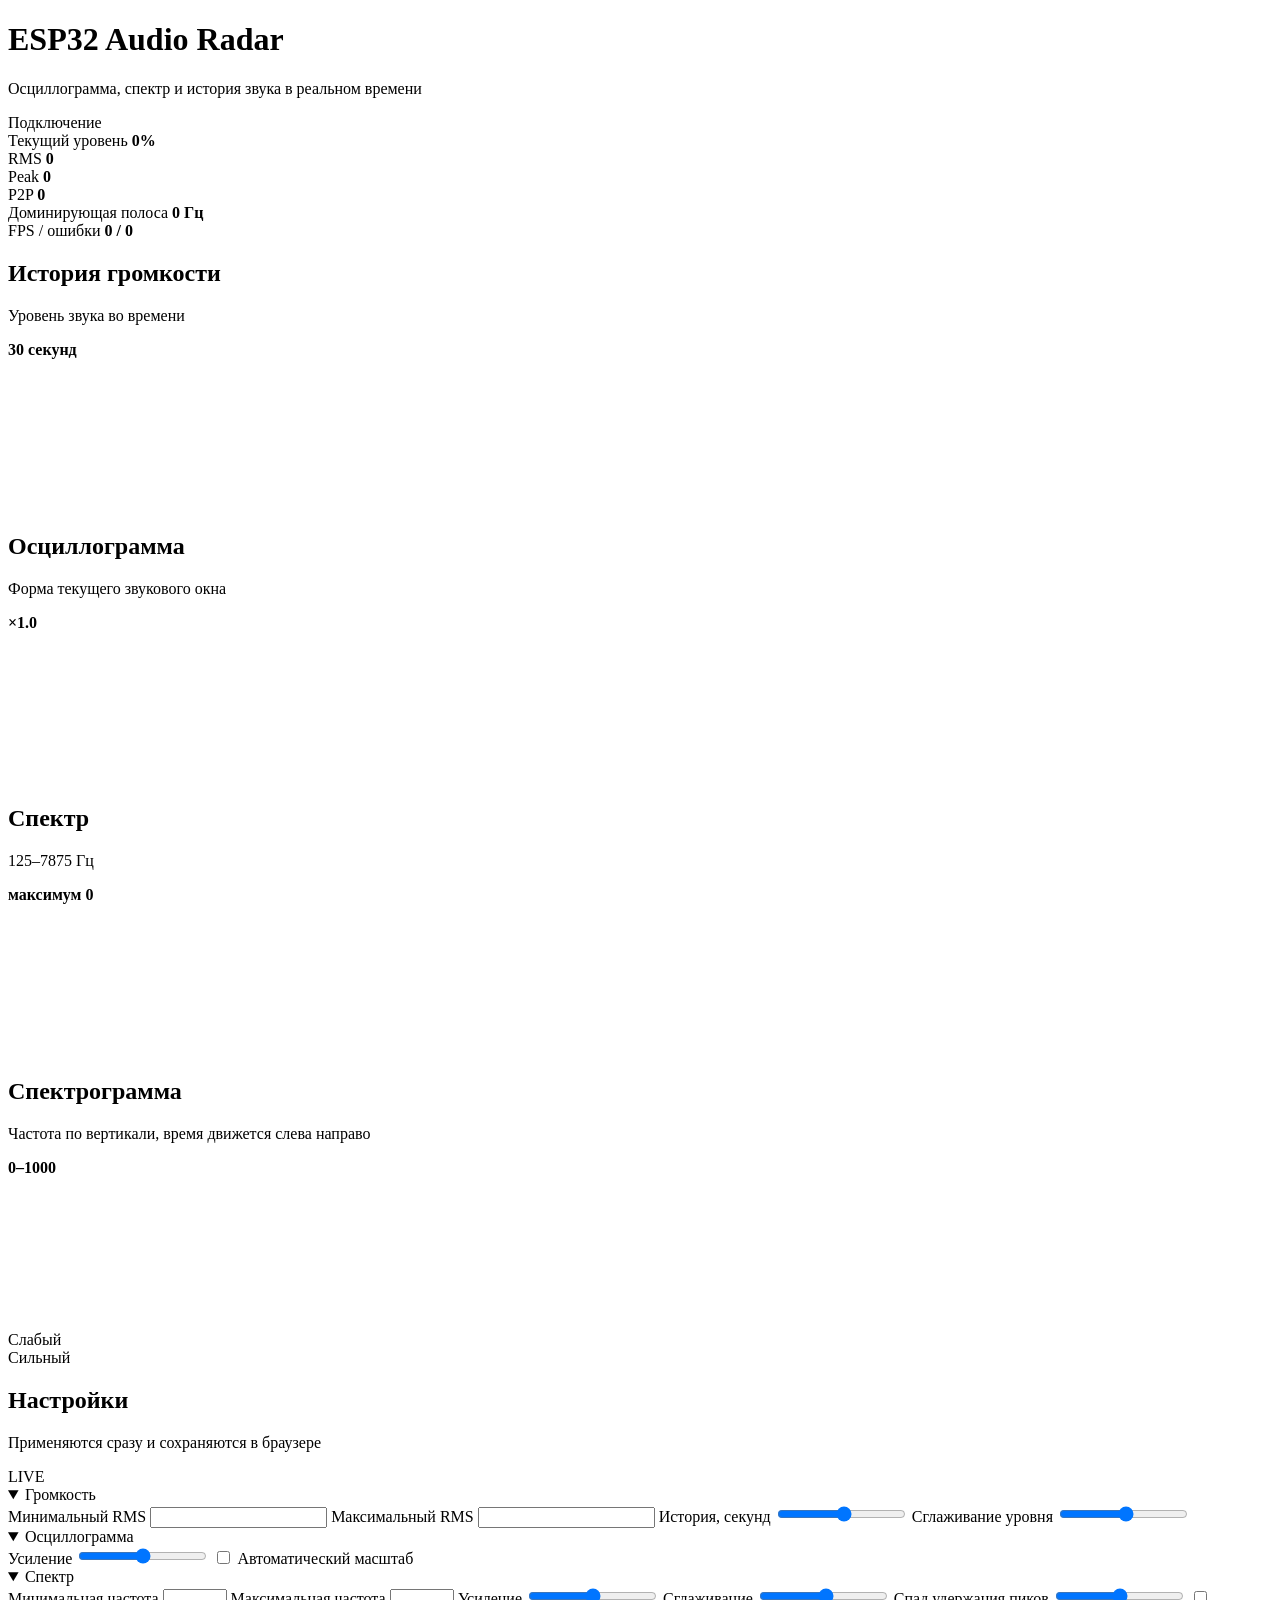
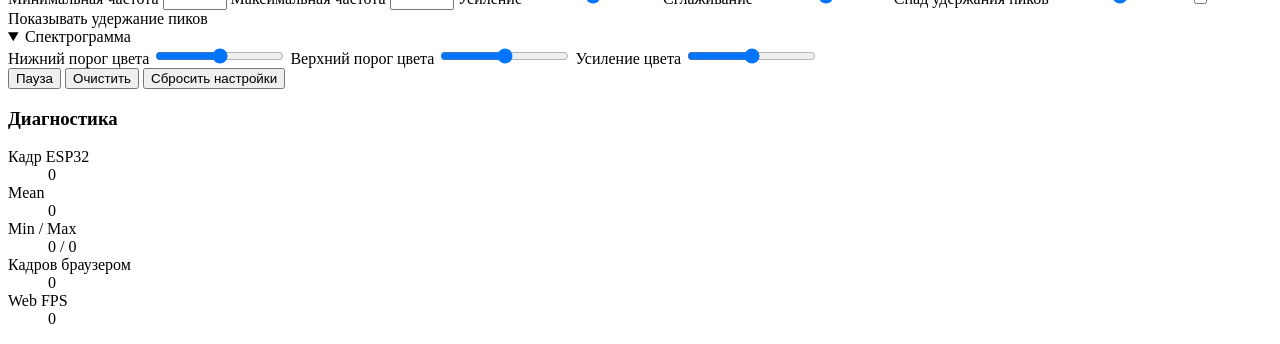
==== commit 3b152ec0: "Add live configurable audio radar dashboard" ====
--- a/web/index.html
+++ b/web/index.html
@@ -1,1031 +1,419 @@
 <!doctype html>
 <html lang="ru">
 <head>
-<meta charset="utf-8">
-<meta name="viewport" content="width=device-width,initial-scale=1">
-<title>ESP32 Radar — графики параметров</title>
-<style>
-:root {
-  color-scheme: dark;
-  --bg:#0b1020;
-  --panel:#121a2f;
-  --panel2:#18213a;
-  --border:#2a365c;
-  --text:#edf2ff;
-  --muted:#9aa7c7;
-  --accent:#6ee7b7;
-  --accent2:#67b7ff;
-  --warn:#fbbf24;
-  --danger:#fb7185;
-}
-*{box-sizing:border-box}
-body{
-  margin:0;
-  background:
-    radial-gradient(circle at top left,rgba(103,183,255,.13),transparent 32rem),
-    radial-gradient(circle at top right,rgba(110,231,183,.10),transparent 28rem),
-    var(--bg);
-  color:var(--text);
-  font-family:Inter,system-ui,-apple-system,BlinkMacSystemFont,"Segoe UI",sans-serif;
-}
-main{width:min(1600px,calc(100% - 28px));margin:auto;padding:24px 0 40px}
-h1{margin:0 0 8px;font-size:clamp(1.6rem,3vw,2.6rem)}
-p{color:var(--muted);line-height:1.5}
-.panel{
-  background:linear-gradient(180deg,rgba(24,33,58,.96),rgba(18,26,47,.96));
-  border:1px solid var(--border);
-  border-radius:18px;
-  box-shadow:0 18px 45px rgba(0,0,0,.26);
-}
-.controls{
-  display:grid;
-  grid-template-columns:minmax(250px,1fr) minmax(220px,360px) auto;
-  gap:12px;
-  padding:16px;
-  margin:18px 0;
-  align-items:end;
-}
-label{display:block;margin-bottom:7px;color:var(--muted);font-size:.86rem}
-input,select,button{
-  width:100%;
-  min-height:42px;
-  border-radius:11px;
-  border:1px solid var(--border);
-  background:#0d1428;
-  color:var(--text);
-  font:inherit;
-  padding:9px 11px;
-}
-button{cursor:pointer;font-weight:700}
-button:hover{border-color:var(--accent2)}
-.status{min-height:24px;margin:0 0 14px;color:var(--muted)}
-.status.error{color:var(--danger)}
-.summary{
-  display:grid;
-  grid-template-columns:repeat(6,minmax(130px,1fr));
-  gap:12px;
-  margin-bottom:16px;
-}
-.stat{padding:15px;min-height:98px}
-.stat small{color:var(--muted)}
-.stat strong{display:block;margin-top:8px;font-size:1.55rem}
-.grid{display:grid;grid-template-columns:repeat(2,minmax(0,1fr));gap:14px}
-.card{padding:14px;min-width:0}
-.card h2{margin:0 0 4px;font-size:1rem}
-.card .help{color:var(--muted);font-size:.76rem;margin-bottom:8px}
-.canvas-wrap{height:285px;position:relative}
-canvas{width:100%;height:100%;display:block;border-radius:10px;background:rgba(8,13,26,.35)}
-.full{grid-column:1/-1}
-.wave-controls{display:grid;grid-template-columns:minmax(220px,380px) auto;gap:10px;align-items:end;margin-bottom:10px}
-.footer{margin-top:16px;padding:14px 16px;color:var(--muted)}
-code{color:var(--accent)}
-@media(max-width:1100px){
-  .summary{grid-template-columns:repeat(3,1fr)}
-  .controls{grid-template-columns:1fr 1fr}
-}
-@media(max-width:760px){
-  .controls,.summary,.grid,.wave-controls{grid-template-columns:1fr}
-  .full{grid-column:auto}
-  .canvas-wrap{height:240px}
-}
-
-.playback{
-  display:grid;
-  grid-template-columns:auto auto minmax(240px,1fr) minmax(130px,180px) minmax(110px,150px);
-  gap:12px;
-  align-items:end;
-  padding:16px;
-  margin:-2px 0 16px;
-}
-.playback .time-box{
-  min-height:42px;
-  display:flex;
-  align-items:center;
-  justify-content:center;
-  padding:8px 12px;
-  border:1px solid var(--border);
-  border-radius:11px;
-  background:#0d1428;
-  color:var(--warn);
-  font-variant-numeric:tabular-nums;
-  white-space:nowrap;
-}
-.playback input[type="range"]{
-  padding:0;
-  accent-color:var(--warn);
-}
-.playback button.playing{
-  border-color:var(--warn);
-  color:var(--warn);
-}
-@media(max-width:1100px){
-  .playback{grid-template-columns:1fr 1fr 2fr}
-}
-@media(max-width:760px){
-  .playback{grid-template-columns:1fr}
-}
-
-
-.audio-panel{
-  display:grid;
-  grid-template-columns:minmax(260px,1fr) minmax(260px,1fr) auto;
-  gap:12px;
-  align-items:end;
-  padding:16px;
-  margin:-2px 0 16px;
-}
-.audio-panel audio{
-  width:100%;
-  min-height:42px;
-}
-.audio-state{
-  color:var(--muted);
-  font-size:.82rem;
-  margin-top:6px;
-}
-@media(max-width:900px){
-  .audio-panel{grid-template-columns:1fr}
-}
-
-</style>
+  <meta charset="utf-8">
+  <meta
+    name="viewport"
+    content="width=device-width, initial-scale=1"
+  >
+  <meta
+    name="theme-color"
+    content="#08111f"
+  >
+  <title>ESP32 Audio Radar</title>
+  <link
+    rel="stylesheet"
+    href="/static/style.css"
+  >
 </head>
+
 <body>
-<main>
-  <h1>ESP32 Radar · графики FRAME</h1>
-  <p>Один локальный HTML без внешних библиотек и без CORS-цирка. Открывается прямо через <code>file://</code>.</p>
-
-  <section class="panel controls">
+  <header class="topbar">
     <div>
-      <label for="fileInput">Открыть другой лог</label>
-      <input id="fileInput" type="file" accept=".log,.txt,text/plain">
+      <h1>ESP32 Audio Radar</h1>
+      <p>
+        Осциллограмма, спектр и история звука в реальном времени
+      </p>
     </div>
-    <div>
-      <label for="blockSelect">Период / массив</label>
-      <select id="blockSelect"></select>
+
+    <div class="connection">
+      <span
+        id="connectionLamp"
+        class="connection__lamp"
+      ></span>
+
+      <span id="connectionText">
+        Подключение
+      </span>
     </div>
-    <button id="embeddedButton">Вернуть встроенный лог</button>
-    <button id="loadPairButton">Загрузить data/000.*</button>
-  </section>
-
-  <section class="panel audio-panel">
-    <div>
-      <label for="audioInput">Открыть WAV-файл</label>
-      <input id="audioInput" type="file" accept=".wav,audio/wav,audio/*">
-      <div id="audioState" class="audio-state">WAV ещё не выбран</div>
-    </div>
-
-    <div>
-      <label>Воспроизведение звука</label>
-      <audio id="audioPlayer" controls preload="metadata"></audio>
-    </div>
-
-    <button id="clearAudioButton" type="button">Убрать WAV</button>
-  </section>
-
-  <section class="panel playback">
-    <button id="playPauseButton" type="button">▶ Старт</button>
-    <button id="stopButton" type="button">■ В начало</button>
-
-    <div>
-      <label for="timeline">Временная полоска</label>
-      <input id="timeline" type="range" min="0" max="1000" value="0" step="1">
-    </div>
-
-    <div>
-      <label for="durationInput">Длительность записи, сек</label>
-      <input id="durationInput" type="number" min="0.1" step="0.1" value="60">
-    </div>
-
-    <div>
-      <label for="speedSelect">Скорость</label>
-      <select id="speedSelect">
-        <option value="0.25">0.25×</option>
-        <option value="0.5">0.5×</option>
-        <option value="1" selected>1×</option>
-        <option value="2">2×</option>
-        <option value="4">4×</option>
-      </select>
-    </div>
-
-    <div id="playbackTime" class="time-box">00:00.0 / 01:00.0</div>
-  </section>
-
-  <p id="status" class="status"></p>
-
-  <section class="summary">
-    <article class="panel stat"><small>FRAME</small><strong id="sFrames">0</strong></article>
-    <article class="panel stat"><small>Первый кадр</small><strong id="sFirst">—</strong></article>
-    <article class="panel stat"><small>Последний кадр</small><strong id="sLast">—</strong></article>
-    <article class="panel stat"><small>count</small><strong id="sCount">—</strong></article>
-    <article class="panel stat"><small>tone</small><strong id="sTones">—</strong></article>
-    <article class="panel stat"><small>WAVE_K</small><strong id="sWave">—</strong></article>
-  </section>
-
-  <section class="grid">
-    <article class="panel card"><h2>FRAME</h2><div class="help">номер кадра ESP32</div><div class="canvas-wrap"><canvas id="cFrame"></canvas></div></article>
-    <article class="panel card"><h2>count</h2><div class="help">число сэмплов</div><div class="canvas-wrap"><canvas id="cCount"></canvas></div></article>
-    <article class="panel card"><h2>mean</h2><div class="help">среднее значение сигнала</div><div class="canvas-wrap"><canvas id="cMean"></canvas></div></article>
-    <article class="panel card"><h2>level</h2><div class="help">условная громкость</div><div class="canvas-wrap"><canvas id="cLevel"></canvas></div></article>
-    <article class="panel card"><h2>p2p</h2><div class="help">размах max-min</div><div class="canvas-wrap"><canvas id="cP2p"></canvas></div></article>
-    <article class="panel card"><h2>zc</h2><div class="help">грубая частота по пересечениям нуля</div><div class="canvas-wrap"><canvas id="cZc"></canvas></div></article>
-    <article class="panel card"><h2>f400</h2><div class="help">энергия компоненты 400 Гц</div><div class="canvas-wrap"><canvas id="cF400"></canvas></div></article>
-    <article class="panel card"><h2>f1000</h2><div class="help">энергия компоненты 1000 Гц</div><div class="canvas-wrap"><canvas id="cF1000"></canvas></div></article>
-    <article class="panel card"><h2>tone</h2><div class="help">NONE=0, 400=1, 1000=2</div><div class="canvas-wrap"><canvas id="cTone"></canvas></div></article>
-
-    <article class="panel card full">
-      <h2>WAVE_K выбранного кадра</h2>
-      <div class="help">короткий фрагмент формы волны</div>
-      <div class="wave-controls">
+  </header>
+
+  <main class="layout">
+    <section class="dashboard">
+      <div class="cards">
+        <article class="card card-level">
+          <span>Текущий уровень</span>
+          <strong id="levelValue">0%</strong>
+
+          <div class="level-meter">
+            <div id="levelMeterFill"></div>
+          </div>
+        </article>
+
+        <article class="card">
+          <span>RMS</span>
+          <strong id="rmsValue">0</strong>
+        </article>
+
+        <article class="card">
+          <span>Peak</span>
+          <strong id="peakValue">0</strong>
+        </article>
+
+        <article class="card">
+          <span>P2P</span>
+          <strong id="p2pValue">0</strong>
+        </article>
+
+        <article class="card">
+          <span>Доминирующая полоса</span>
+          <strong id="frequencyValue">0 Гц</strong>
+        </article>
+
+        <article class="card">
+          <span>FPS / ошибки</span>
+          <strong id="fpsValue">0 / 0</strong>
+        </article>
+      </div>
+
+      <section class="panel">
+        <div class="panel__header">
+          <div>
+            <h2>История громкости</h2>
+            <p>
+              Уровень звука во времени
+            </p>
+          </div>
+
+          <strong id="historyRangeText">
+            30 секунд
+          </strong>
+        </div>
+
+        <canvas
+          id="historyCanvas"
+          class="canvas-history"
+        ></canvas>
+      </section>
+
+      <section class="panel">
+        <div class="panel__header">
+          <div>
+            <h2>Осциллограмма</h2>
+            <p>
+              Форма текущего звукового окна
+            </p>
+          </div>
+
+          <strong id="waveScaleText">
+            ×1.0
+          </strong>
+        </div>
+
+        <canvas
+          id="waveCanvas"
+          class="canvas-wave"
+        ></canvas>
+      </section>
+
+      <section class="panel">
+        <div class="panel__header">
+          <div>
+            <h2>Спектр</h2>
+            <p id="spectrumRangeText">
+              125–7875 Гц
+            </p>
+          </div>
+
+          <strong id="spectrumMaximumText">
+            максимум 0
+          </strong>
+        </div>
+
+        <canvas
+          id="spectrumCanvas"
+          class="canvas-spectrum"
+        ></canvas>
+      </section>
+
+      <section class="panel">
+        <div class="panel__header">
+          <div>
+            <h2>Спектрограмма</h2>
+            <p>
+              Частота по вертикали, время движется слева направо
+            </p>
+          </div>
+
+          <strong id="spectrogramScaleText">
+            0–1000
+          </strong>
+        </div>
+
+        <canvas
+          id="spectrogramCanvas"
+          class="canvas-spectrogram"
+        ></canvas>
+
+        <div class="spectrogram-legend">
+          <span>Слабый</span>
+
+          <div class="spectrogram-legend__gradient"></div>
+
+          <span>Сильный</span>
+        </div>
+      </section>
+    </section>
+
+    <aside class="settings">
+      <div class="settings__header">
         <div>
-          <label for="waveSelect">Выбрать FRAME</label>
-          <select id="waveSelect"></select>
-        </div>
-        <button id="prevWave">Предыдущий кадр</button>
+          <h2>Настройки</h2>
+          <p>
+            Применяются сразу и сохраняются в браузере
+          </p>
+        </div>
+
+        <span
+          id="pauseState"
+          class="pause-state"
+        >
+          LIVE
+        </span>
       </div>
-      <div class="canvas-wrap"><canvas id="cWave"></canvas></div>
-    </article>
-  </section>
-
-  <section class="panel footer">
-    Нажми «Загрузить data/000.*», затем «Старт»: WAV начнёт играть, а жёлтая полоска пойдёт по всем графикам. Новые логи с T_MS синхронизируются по фактическим временным меткам.
-  </section>
-</main>
-
-<script>
-"use strict";
-
-const EMBEDDED_LOG = ",9,8,14,13,10,14,17,11,14,21FRAME=18080 count=512 mean=6886 level=55052 p2p=406694 zc=2734.4 f400=3159.0 f1000=15453.0 tone=1000\nWAVE_K=-5,-67,-103,-25,-3,-8,29,-14,-72,-96,-137,-25,56,-74,-9,-5,-48,6,19,-11,-1,135,165,46,-1,24,23,-35,90,175,105,-9,-133,-85,-34,-25,-16,-41,14,-97,-1,9,8,14,13,10,14,17,11,14,21,17,17,15,15,11,9,16,20,21\n---\nREAD_ERR=0 READ_BYTES=2048\nFRAME=18150 count=512 mean=13310 level=12399 p2p=72818 zc=609.4 f400=40.3 f1000=3270.3 tone=1000\nWAVE_K=-23,-34,-37,-36,-32,-30,-32,-28,-23,-27,-28,-28,-29,-30,-28,-25,-28,-36,-39,-31,-33,-40,-44,-38,-27,-27,-33,-40,-30,-21,-19,-20,-22,-32,-34,-34,-36,-29,-28,-21,-20,-20,-21,-21,-20,-18,-16,-29\n---\nREAD_ERR=0 READ_BYTES=2048\nFRAME=18151 count=512 mean=-137307 level=38857 p2p=318082 zc=1968.7 f400=4370.8 f1000=7315.9 tone=NONE\nWAVE_K=1,-43,-74,-9,37,24,-37,-87,-88,-86,-51,-17,8,-21,-84,-100,-88,-26,24,49,22,-42,-92,-87,-71,-46,-46,-21,-6,1,12,-9,-25,-24,20,23,-13,-47,-68,-61,-41,-7,34,-2,-80,-128,-132,-81\n---\nREAD_ERR=0 READ_BYTES=2048\nFRAME=18152 count=512 mean=-44866 level=14115 p2p=126092 zc=2281.3 f400=92.1 f1000=2698.9 tone=1000\nWAVE_K=-11,-23,-17,4,0,-7,20,30,8,-15,-7,4,3,-6,-25,-36,-28,-14,-9,-25,-29,-11,26,26,8,-5,-5,11,6,3,-9,-25,-24,-16,-22,-22,-10,15,11,-2,-7,-2,12,4,-12,-24,-20,1\n---\nREAD_ERR=0 READ_BYTES=2048\nFRAME=18153 count=512 mean=227283 level=14126 p2p=116142 zc=2828.1 f400=208.4 f1000=3907.9 tone=1000\nWAVE_K=-1,4,1,9,10,3,6,14,28,10,15,24,-1,-4,10,18,10,2,2,-14,-34,12,50,14,0,-8,0,1,-2,11,2,16,12,-28,-22,8,-1,1,15,8,32,28,10,2,0,3,-4,9\n---\nREAD_ERR=0 READ_BYTES=2048\nFRAME=18154 count=512 mean=-37774 level=7004 p2p=42894 zc=1687.5 f400=230.2 f1000=778.7 tone=1000\nWAVE_K=-2,-5,-10,-10,-16,-12,-13,-12,-12,-12,-9,0,4,6,5,-4,-11,-17,-15,-12,-8,-3,1,-3,-4,-5,-13,-17,-14,-7,0,4,4,1,1,-1,-6,-9,-19,-21,-13,-6,-2,4,8,11,9,1\n---\nREAD_ERR=0 READ_BYTES=2048\nFRAME=18155 count=512 mean=-176325 level=9182 p2p=74790 zc=1296.9 f400=34.7 f1000=1515.4 tone=1000\nWAVE_K=-28,-29,-28,-27,-17,-13,-25,-24,-20,-8,-6,-16,-20,-23,-24,-23,-19,-22,-25,-27,-33,-28,-20,-19,-20,-13,-13,-13,-18,-25,-22,-21,-28,-28,-26,-30,-29,-36,-40,-22,-19,-18,-14,-11,-14,-21,-14,-14\n---\nREAD_ERR=0 READ_BYTES=2048\nFRAME=18156 count=512 mean=18361 level=8618 p2p=57700 zc=1734.4 f400=178.6 f1000=2049.3 tone=1000\nWAVE_K=5,16,16,15,24,20,7,1,9,11,17,8,15,21,20,10,1,6,4,8,1,0,0,2,15,11,-4,-5,-4,2,9,14,7,8,17,17,6,2,-1,8,13,6,10,11,10,7,8,2\n---\nREAD_ERR=0 READ_BYTES=2048\nFRAME=18157 count=512 mean=125695 level=113048 p2p=848854 zc=2171.9 f400=2023.9 f1000=9818.3 tone=1000\nWAVE_K=-14,232,320,317,180,-179,-413,-283,77,209,191,189,84,-20,-137,-199,-31,238,266,16,-147,-127,-33,45,86,190,246,54,-203,-358,-260,-56,96,281,279,94,-111,-146,-29,18,2,-95,12,167,101,-61,-133,45\n---\nREAD_ERR=0 READ_BYTES=2048\nFRAME=18158 count=512 mean=172668 level=34301 p2p=272234 zc=1984.4 f400=1910.6 f1000=3000.9 tone=NONE\nWAVE_K=-3,-18,-38,-44,-57,-56,-68,-97,-85,-14,18,-14,-44,-45,-18,-16,-47,-77,-29,2,-27,0,6,-46,-78,-71,-46,-25,-14,-13,-21,-43,-34,-18,-30,-2,11,-50,-72,0,17,-34,-67,-58,-1,33,-2,-26\n---\nREAD_ERR=0 READ_BYTES=2048\nFRAME=18159 count=512 mean=-27866 level=31429 p2p=232198 zc=2578.1 f400=576.2 f1000=6786.0 tone=1000\nWAVE_K=-27,-1,-21,-86,-59,-1,-3,-5,-16,-18,4,12,-16,-68,-55,-24,-36,-47,-44,-25,7,13,-25,-40,-13,-8,-26,-16,-29,-24,6,42,-22,-88,-54,-23,-26,-12,-4,11,27,18,-17,-64,-59,-17,-9,-1\n---\nREAD_ERR=0 READ_BYTES=2048\nFRAME=18160 count=512 mean=-178970 level=65309 p2p=515644 zc=2515.6 f400=1074.2 f1000=18679.5 tone=1000\nWAVE_K=-35,37,11,-102,-143,-64,21,82,39,32,120,25,-88,-41,63,57,-23,-23,34,-6,-92,-37,26,-13,-43,-80,-17,48,66,72,98,94,-32,-144,-165,-114,-15,70,12,38,139,61,-83,-96,20,83,108,128\n---\nREAD_ERR=0 READ_BYTES=2048\nFRAME=18161 count=512 mean=1581 level=27941 p2p=218896 zc=2421.9 f400=222.9 f1000=25949.6 tone=1000\nWAVE_K=58,27,9,32,16,5,9,-24,-55,-19,11,-7,-16,-26,-23,31,16,-12,28,47,11,-12,-17,-25,49,87,19,-41,-42,4,30,32,10,32,27,7,55,70,39,6,-6,-33,-26,6,-6,-13,-16,-41\n---\nREAD_ERR=0 READ_BYTES=2048\nFRAME=18162 count=512 mean=194819 level=40027 p2p=362126 zc=2703.1 f400=232.5 f1000=11718.7 tone=1000\nWAVE_K=-22,13,15,52,-22,-44,11,32,21,6,-39,-4,33,-21,-25,7,-29,-83,-30,8,50,84,35,31,27,-50,-129,17,101,39,14,5,44,76,17,-52,6,56,60,-21,2,47,43,23,-7,-16,-43,0\n---\nREAD_ERR=0 READ_BYTES=2048\nFRAME=18163 count=512 mean=-1585 level=44971 p2p=369018 zc=2718.7 f400=8436.9 f1000=53759.8 tone=1000\nWAVE_K=-80,45,78,31,32,-50,-56,-51,-38,-52,-77,-71,32,57,-29,-76,-125,-31,1,-7,29,-69,-59,13,-20,-117,-70,-30,-63,-102,-56,72,24,57,39,8,-14,-20,-51,-52,-103,-133,-19,5,10,19,-33,-26\n---\nREAD_ERR=0 READ_BYTES=2048\nFRAME=18164 count=512 mean=-230019 level=53124 p2p=399874 zc=2812.5 f400=2145.7 f1000=145041.8 tone=1000\nWAVE_K=13,146,76,50,-38,-146,-53,60,-5,81,43,-97,-50,-80,-43,-81,-61,-56,-28,46,-52,-7,59,105,-1,-9,3,29,15,-117,-90,-16,36,48,16,-81,-66,-60,-58,93,83,17,-55,-72,-32,-23,10,-64\n---\nREAD_ERR=0 READ_BYTES=2048\nFRAME=18165 count=512 mean=-81070 level=56108 p2p=392752 zc=2515.6 f400=4628.1 f1000=16528.5 tone=1000\nWAVE_K=44,133,147,87,46,70,19,-70,29,34,-5,-5,-13,8,47,90,33,-9,14,34,14,44,14,57,88,-61,-103,-21,40,-7,20,88,27,110,54,59,-3,25,82,59,64,26,-12,-21,1,-27,-3,-1\n---\nREAD_ERR=0 READ_BYTES=2048\nFRAME=18166 count=512 mean=86943 level=69019 p2p=484374 zc=2671.9 f400=414.1 f1000=45903.6 tone=1000\nWAVE_K=-3,-46,0,18,-3,-82,-118,-20,55,124,134,13,-143,-233,-118,170,251,93,33,-15,-53,-48,-64,-13,143,149,52,22,-14,12,-3,-64,-65,41,40,64,-9,-125,-19,170,205,1,-103,-164,-50,83,120,82\n---\nREAD_ERR=0 READ_BYTES=2048\nFRAME=18167 count=512 mean=154715 level=79945 p2p=586234 zc=2703.1 f400=662.6 f1000=53651.2 tone=1000\nWAVE_K=13,36,71,141,123,-52,-127,55,153,97,50,33,192,247,71,10,-3,-31,45,139,108,-70,-33,36,46,34,-91,-48,104,47,17,63,154,202,211,53,-68,59,56,89,0,-62,67,158,181,145,56,-92\n---\nREAD_ERR=0 READ_BYTES=2048\nFRAME=18168 count=512 mean=177457 level=84780 p2p=635914 zc=2968.7 f400=1527.6 f1000=16041.6 tone=1000\nWAVE_K=11,-37,-63,-244,-133,37,205,188,8,-23,-62,-16,-94,-111,-116,-38,29,88,98,30,26,23,-100,-23,119,-149,-153,11,90,58,61,96,-11,-124,-180,-119,12,99,83,44,31,17,51,-47,-88,24,-74,-81\n---\nREAD_ERR=0 READ_BYTES=2048\nFRAME=18169 count=512 mean=-5111 level=645347 p2p=2423398 zc=1000.0 f400=81.2 f1000=125258328.0 tone=1000\nWAVE_K=-1091,-895,-538,-297,-11,434,733,992,987,734,428,214,85,-403,-917,-1165,-992,-708,-463,-236,11,429,812,1002,972,707,637,402,-62,-492,-976,-1007,-911,-849,-639,-325,66,577,829,898,798,740,787,502,-52,-636,-933,-959\n---\nREAD_ERR=0 READ_BYTES=2048\nFRAME=18170 count=512 mean=-58196 level=211935 p2p=1316044 zc=1218.7 f400=22216.6 f1000=12430440.0 tone=1000\nWAVE_K=182,-18,-237,-318,-344,-451,-448,-412,-250,72,329,349,415,471,568,405,-26,-299,-445,-477,-423,-436,-456,-170,73,265,347,251,368,411,437,449,66,-40,-179,-252,-352,-540,-461,-151,68,147,214,357,618,676,509,203\n---\nREAD_ERR=0 READ_BYTES=2048\nFRAME=18171 count=512 mean=-43909 level=397971 p2p=1766480 zc=1031.2 f400=28838.7 f1000=46835132.0 tone=1000\nWAVE_K=-501,-519,-419,-53,363,712,671,456,430,457,290,70,-191,-344,-485,-486,-337,-351,-235,-44,148,320,433,613,528,358,217,-29,-248,-431,-568,-645,-743,-676,-265,132,354,380,602,749,542,296,143,106,-112,-263,-429,-523\n---\nREAD_ERR=0 READ_BYTES=2048\nFRAME=18172 count=512 mean=-32362 level=418826 p2p=1969220 zc=1015.6 f400=15784.7 f1000=51748956.0 tone=1000\nWAVE_K=128,-121,-301,-518,-600,-699,-467,-231,-136,-1,276,754,749,543,416,281,170,-148,-419,-654,-869,-610,-420,-297,55,259,479,625,602,628,553,407,126,-49,-322,-624,-743,-559,-206,-215,-152,129,292,587,723,613,543,374\n---\nREAD_ERR=0 READ_BYTES=2048\nFRAME=18173 count=512 mean=-120301 level=234068 p2p=919722 zc=1000.0 f400=455.8 f1000=16468656.0 tone=1000\nWAVE_K=-166,-251,-356,-374,-225,-47,64,108,161,257,386,430,298,128,-31,-129,-175,-250,-279,-250,-245,-177,-58,63,218,341,366,324,244,133,34,-54,-230,-371,-372,-291,-178,-91,-17,87,236,366,400,337,214,107,25,-71\n---\nREAD_ERR=0 READ_BYTES=2048\nFRAME=18174 count=512 mean=23362 level=167363 p2p=652814 zc=1000.0 f400=3047.7 f1000=8452212.0 tone=1000\nWAVE_K=-181,-84,10,99,191,258,251,200,147,98,-8,-144,-217,-247,-236,-172,-132,-74,2,91,219,318,301,206,123,45,-29,-100,-180,-231,-211,-172,-154,-96,6,125,192,198,193,214,174,48,-51,-157,-202,-208,-223,-196\n---\nREAD_ERR=0 READ_BYTES=2048\nFRAME=18175 count=512 mean=-100636 level=82051 p2p=372002 zc=1000.0 f400=1142.8 f1000=1948823.6 tone=1000\nWAVE_K=99,48,50,70,56,-2,-67,-98,-131,-145,-128,-56,-7,53,105,121,87,28,41,111,116,39,-47,-116,-115,-99,-88,-67,-26,60,99,58,51,99,96,40,10,-19,-70,-111,-137,-164,-128,-60,11,73,79,39\n---\nREAD_ERR=0 READ_BYTES=2048\nFRAME=18176 count=512 mean=-121451 level=120704 p2p=472420 zc=1000.0 f400=2559.5 f1000=4436679.5 tone=1000\nWAVE_K=193,181,133,54,-12,-64,-139,-181,-143,-90,-59,-12,50,100,146,169,167,142,116,49,-42,-111,-154,-150,-141,-126,-78,-9,59,94,153,192,190,158,118,56,-32,-88,-127,-155,-157,-117,-55,4,60,105,147,169\n---\nREAD_ERR=0 READ_BYTES=2048\nFRAME=18177 count=512 mean=-7373 level=462682 p2p=1552496 zc=1000.0 f400=7300.2 f1000=66021424.0 tone=1000\nWAVE_K=751,777,673,487,211,-115,-425,-660,-760,-737,-628,-443,-173,122,390,633,738,734,653,448,141,-167,-414,-601,-715,-748,-656,-448,-188,94,381,610,743,748,650,464,171,-167,-463,-663,-755,-734,-634,-469,-181,149,410,610\n---\nREAD_ERR=0 READ_BYTES=2048\nFRAME=18178 count=512 mean=-9713 level=186282 p2p=673660 zc=1000.0 f400=1287.8 f1000=10561563.0 tone=1000\nWAVE_K=-141,-54,43,142,222,293,308,270,217,126,21,-97,-226,-295,-284,-232,-158,-59,63,167,232,299,322,276,216,106,-19,-126,-219,-247,-234,-212,-148,-52,64,164,226,288,317,288,244,145,8,-118,-206,-252,-269,-240\n---\nREAD_ERR=0 READ_BYTES=2048\nFRAME=18179 count=512 mean=49705 level=396621 p2p=1283878 zc=1000.0 f400=7836.7 f1000=47718856.0 tone=1000\nWAVE_K=607,544,411,213,-21,-253,-442,-574,-615,-545,-393,-187,41,268,466,589,607,531,392,190,-47,-270,-454,-571,-600,-530,-384,-178,50,279,472,585,610,546,402,195,-50,-291,-479,-582,-593,-531,-393,-183,70,306,476,578\n---\nREAD_ERR=0 READ_BYTES=2048\nFRAME=18180 count=512 mean=-13022 level=662342 p2p=2117944 zc=1000.0 f400=28449.7 f1000=134291424.0 tone=1000\nWAVE_K=-406,-745,-967,-1044,-962,-727,-384,25,428,752,972,1055,975,726,373,-41,-426,-751,-980,-1048,-951,-700,-354,50,440,758,985,1053,952,704,353,-51,-441,-769,-986,-1044,-946,-695,-343,57,452,783,1002,1069,947,681,331,-69\n---\nREAD_ERR=0 READ_BYTES=2048\nFRAME=18181 count=512 mean=15642 level=306409 p2p=1030002 zc=1000.0 f400=3974.4 f1000=28625730.0 tone=1000\nWAVE_K=-477,-380,-215,-14,169,308,418,486,475,401,241,42,-162,-329,-441,-504,-457,-343,-200,-43,141,356,474,485,437,371,234,31,-182,-337,-447,-483,-468,-358,-198,-13,170,327,437,500,479,367,211,15,-187,-356,-429,-460\n---\nREAD_ERR=0 READ_BYTES=2048\nFRAME=18182 count=512 mean=-6049 level=288479 p2p=931032 zc=1000.0 f400=4186.0 f1000=25510590.0 tone=1000\nWAVE_K=393,277,129,-44,-205,-332,-415,-439,-393,-285,-136,33,196,326,413,438,388,272,121,-47,-209,-338,-419,-440,-390,-280,-130,40,205,335,420,440,385,266,113,-56,-214,-342,-422,-437,-385,-273,-120,50,210,341,421,438\n---\nREAD_ERR=0 READ_BYTES=2048\nFRAME=18183 count=512 mean=32193 level=433347 p2p=1381456 zc=1015.6 f400=14457.1 f1000=58077916.0 tone=1000\nWAVE_K=54,-211,-443,-610,-679,-647,-517,-308,-55,206,440,605,670,639,510,296,37,-222,-452,-612,-678,-643,-508,-297,-43,215,448,607,669,639,504,291,29,-237,-460,-621,-681,-639,-499,-284,-29,232,460,614,673,633,493,279\n---\nREAD_ERR=0 READ_BYTES=2048\nFRAME=18184 count=512 mean=-3459 level=283976 p2p=904426 zc=1000.0 f400=5805.5 f1000=24753186.0 tone=1000\nWAVE_K=181,315,408,438,398,302,156,-17,-189,-328,-420,-442,-401,-300,-157,7,179,320,412,427,381,287,145,-27,-200,-337,-429,-453,-407,-303,-157,12,183,323,414,432,385,282,136,-35,-204,-339,-427,-439,-390,-293,-148,27\n---\nREAD_ERR=0 READ_BYTES=2048\nFRAME=18185 count=512 mean=2308 level=112991 p2p=395866 zc=1000.0 f400=287.2 f1000=3998205.5 tone=1000\nWAVE_K=-144,-138,-112,-63,-7,51,103,146,173,176,153,112,58,-3,-65,-118,-141,-141,-114,-67,-4,55,105,148,172,173,152,110,50,-11,-70,-123,-149,-147,-115,-65,-11,46,102,143,168,173,151,104,45,-16,-75,-125\n---\nREAD_ERR=0 READ_BYTES=2048\nFRAME=18186 count=512 mean=106802 level=57727 p2p=304484 zc=1000.0 f400=3059.5 f1000=1017007.1 tone=1000\nWAVE_K=52,65,71,72,59,29,-1,-25,-41,-51,-64,-59,-36,-10,12,33,46,57,70,72,57,36,8,-19,-41,-55,-61,-50,-32,-10,18,42,54,64,78,74,55,30,7,-18,-42,-57,-62,-56,-33,-11,10,33\n---\nREAD_ERR=0 READ_BYTES=2048\nFRAME=18187 count=512 mean=34767 level=194698 p2p=654202 zc=1000.0 f400=6269.1 f1000=11607240.0 tone=1000\nWAVE_K=178,264,299,294,260,187,95,-18,-132,-226,-282,-284,-233,-145,-43,45,136,231,301,311,259,157,49,-52,-150,-224,-275,-294,-267,-176,-51,63,164,246,296,302,265,189,86,-34,-158,-251,-286,-262,-215,-149,-57,55\n---\nREAD_ERR=0 READ_BYTES=2048\nFRAME=18188 count=512 mean=-6772 level=181338 p2p=624780 zc=1000.0 f400=2330.0 f1000=9381886.0 tone=1000\nWAVE_K=-255,-227,-162,-67,33,130,208,251,250,211,146,52,-60,-157,-229,-273,-274,-235,-160,-60,41,134,206,243,245,203,128,36,-70,-162,-229,-267,-263,-224,-154,-56,51,147,219,251,245,203,128,31,-76,-171,-239,-272\n---\nREAD_ERR=0 READ_BYTES=2048\nFRAME=18189 count=512 mean=84846 level=62377 p2p=255160 zc=1000.0 f400=357.9 f1000=1161457.9 tone=1000\nWAVE_K=71,113,105,65,34,13,-17,-58,-76,-80,-89,-81,-65,-36,15,50,81,82,65,62,41,-15,-53,-67,-81,-107,-128,-98,-63,-52,-19,39,74,78,71,54,24,-10,-33,-59,-87,-96,-106,-95,-76,-39,6,35\n---\nREAD_ERR=0 READ_BYTES=2048\nFRAME=18190 count=512 mean=-79778 level=139406 p2p=477750 zc=1015.6 f400=1848.8 f1000=5591121.0 tone=1000\nWAVE_K=-86,-11,67,140,192,215,198,151,86,4,-72,-141,-190,-203,-195,-155,-92,-11,76,152,196,209,195,150,84,-2,-79,-140,-184,-199,-187,-146,-79,1,81,149,194,205,191,147,68,-10,-85,-152,-188,-203,-196,-146\n---\nREAD_ERR=0 READ_BYTES=2048\nFRAME=18191 count=512 mean=62610 level=515517 p2p=1749794 zc=1000.0 f400=40205.0 f1000=78126040.0 tone=1000\nWAVE_K=758,773,688,474,170,-125,-395,-645,-784,-796,-701,-506,-217,81,382,628,763,792,693,491,200,-128,-439,-661,-799,-815,-665,-440,-138,172,434,635,736,726,604,408,141,-152,-409,-613,-759,-769,-678,-482,-197,102,404,649\n---\nREAD_ERR=0 READ_BYTES=2048\nFRAME=18192 count=512 mean=47265 level=78515 p2p=410756 zc=1000.0 f400=139.1 f1000=1746908.4 tone=1000\nWAVE_K=27,18,67,154,162,126,105,68,-2,-94,-148,-175,-172,-157,-128,-80,-4,85,153,149,107,74,49,22,-14,-70,-144,-176,-158,-139,-125,-109,-40,63,143,147,100,83,102,72,-25,-114,-134,-130,-135,-157,-147,-57\n---\nREAD_ERR=0 READ_BYTES=2048\nFRAME=18193 count=512 mean=5903 level=299241 p2p=958342 zc=1000.0 f400=9123.0 f1000=27783092.0 tone=1000\nWAVE_K=105,270,403,467,459,378,235,59,-115,-277,-402,-464,-454,-374,-238,-63,116,276,399,460,448,368,228,51,-125,-291,-416,-473,-451,-367,-231,-58,124,292,411,467,449,360,224,48,-125,-290,-416,-474,-457,-364,-219,-37\n---\nREAD_ERR=0 READ_BYTES=2048\nFRAME=18194 count=512 mean=7042 level=349103 p2p=1116548 zc=1000.0 f400=4907.3 f1000=37335140.0 tone=1000\nWAVE_K=523,541,485,351,161,-52,-261,-438,-537,-546,-481,-350,-159,46,245,420,529,543,475,334,137,-71,-266,-429,-525,-540,-484,-350,-149,63,262,435,534,544,477,334,134,-82,-279,-444,-537,-541,-476,-335,-137,71,271,437\n---\nREAD_ERR=0 READ_BYTES=2048\nFRAME=18195 count=512 mean=-22948 level=381461 p2p=1220862 zc=1000.0 f400=10161.4 f1000=44614124.0 tone=1000\nWAVE_K=377,154,-74,-300,-483,-582,-595,-516,-349,-134,88,303,480,582,591,512,349,133,-93,-305,-481,-581,-589,-513,-350,-140,87,310,492,597,601,516,348,126,-104,-324,-499,-588,-582,-498,-333,-119,104,322,498,587,582,497\n---\nREAD_ERR=0 READ_BYTES=2048\nFRAME=18196 count=512 mean=-14135 level=387125 p2p=1234354 zc=1000.0 f400=11764.1 f1000=46240840.0 tone=1000\nWAVE_K=-373,-534,-605,-579,-471,-286,-61,165,380,543,614,587,475,289,60,-168,-376,-533,-594,-569,-463,-275,-45,186,401,556,617,587,470,277,51,-181,-391,-544,-607,-577,-465,-278,-50,185,398,550,609,577,453,263,36,-193\n---\nREAD_ERR=0 READ_BYTES=2048\nFRAME=18197 count=512 mean=25393 level=390461 p2p=1260490 zc=1000.0 f400=7515.6 f1000=46747480.0 tone=1000\nWAVE_K=-609,-524,-351,-128,97,322,503,599,600,524,361,136,-99,-314,-494,-592,-590,-508,-352,-123,119,346,528,620,613,528,363,135,-98,-322,-508,-595,-579,-485,-321,-98,133,348,517,610,608,516,347,131,-103,-323,-497,-589\n---\nREAD_ERR=0 READ_BYTES=2048\nFRAME=18198 count=512 mean=45496 level=9765 p2p=83800 zc=1156.2 f400=1745.1 f1000=4518.0 tone=1000\nWAVE_K=51,51,53,38,29,26,20,18,15,11,10,17,12,15,21,30,28,11,7,4,8,6,-2,-1,-13,-22,-23,-13,-14,-9,0,14,16,13,14,-1,-9,-9,-7,-8,2,4,6,8,15,22,22,25\n---\nREAD_ERR=0 READ_BYTES=2048\nFRAME=18199 count=512 mean=234895 level=6652 p2p=35444 zc=609.4 f400=30.6 f1000=458.7 tone=1000\nWAVE_K=4,3,4,7,7,5,7,6,5,4,1,0,-1,-1,0,2,5,7,7,7,6,7,4,2,1,1,0,0,0,0,-1,-3,0,1,3,3,2,3,1,2,0,-1,-2,-1,-3,-2,-1,3\n---\nREAD_ERR=0 READ_BYTES=2048\nFRAME=18200 count=512 mean=100476 level=31631 p2p=143886 zc=515.6 f400=653.5 f1000=498.6 tone=NONE\nWAVE_K=-40,-37,-43,-53,-61,-56,-46,-46,-54,-57,-52,-49,-49,-54,-52,-53,-54,-51,-47,-46,-54,-58,-57,-50,-50,-60,-68,-66,-62,-60,-55,-49,-45,-51,-58,-57,-48,-46,-56,-68,-66,-57,-53,-55,-57,-55,-53,-47\n---\nREAD_ERR=0 READ_BYTES=2048\nFRAME=18201 count=512 mean=-23029 level=6390 p2p=27644 zc=218.7 f400=25.0 f1000=22.8 tone=NONE\nWAVE_K=10,9,8,8,8,10,9,7,9,7,8,9,6,6,7,7,7,6,6,5,4,3,4,5,4,4,4,4,5,6,7,6,7,5,5,4,4,4,3,1,3,1,0,1,1,0,1,3\n---\nREAD_ERR=0 READ_BYTES=2048\nFRAME=18202 count=512 mean=30856 level=4203 p2p=27454 zc=859.4 f400=10.7 f1000=109.8 tone=1000\nWAVE_K=-10,-11,-9,-11,-12,-10,-9,-9,-10,-11,-9,-9,-7,-7,-6,-6,-5,-7,-5,-5,-5,-4,-6,-3,-4,-4,-5,-6,-7,-8,-8,-10,-10,-12,-14,-12,-11,-11,-10,-12,-13,-12,-12,-10,-7,-7,-6,-8\n---\nREAD_ERR=0 READ_BYTES=2048\nFRAME=18203 count=512 mean=-53402 level=4762 p2p=34506 zc=1234.4 f400=72.2 f1000=707.7 tone=1000\nWAVE_K=-8,-10,-7,-7,-4,-2,-3,-4,-1,-1,-1,-4,-5,-5,0,1,0,-2,-5,-5,-4,-4,-6,-5,-1,-1,0,1,2,0,-1,0,0,-1,-1,-2,0,-1,0,0,2,3,0,0,2,3,3,0\n---\nREAD_ERR=0 READ_BYTES=2048\nFRAME=18204 count=512 mean=-195042 level=10433 p2p=56906 zc=453.1 f400=429.1 f1000=123.9 tone=400\nWAVE_K=-11,-15,-15,-14,-16,-15,-14,-13,-14,-16,-15,-12,-12,-11,-12,-12,-13,-14,-13,-14,-15,-14,-12,-13,-12,-14,-17,-16,-18,-18,-17,-17,-17,-21,-21,-23,-23,-20,-21,-23,-24,-24,-24,-25,-23,-23,-24,-24\n---\nREAD_ERR=0 READ_BYTES=2048\nFRAME=18205 count=512 mean=-54435 level=3037 p2p=22662 zc=1390.6 f400=2.8 f1000=37.4 tone=NONE\nWAVE_K=-4,-5,-3,0,1,1,3,4,1,0,0,3,7,8,11,11,8,3,0,1,2,3,4,3,1,1,0,0,0,0,-3,-4,-3,-2,-1,0,1,3,0,0,0,0,0,3,4,6,10,6\n---\nREAD_ERR=0 READ_BYTES=2048\nFRAME=18206 count=512 mean=-37135 level=2475 p2p=16436 zc=1234.4 f400=9.0 f1000=25.2 tone=NONE\nWAVE_K=0,-3,-3,-3,-1,-3,-2,-4,-4,-6,-6,-6,-4,-3,-3,-2,-4,-3,-2,-3,-3,-2,-3,-1,1,2,0,0,0,0,0,-2,-3,-4,-3,-2,-4,-3,-4,-6,-8,-7,-8,-6,-6,-5,-3,-3\n---\nREAD_ERR=0 READ_BYTES=2048\nFRAME=18207 count=512 mean=-24473 level=3313 p2p=21258 zc=781.2 f400=83.1 f1000=16.2 tone=NONE\nWAVE_K=0,2,1,0,0,0,3,5,2,2,0,-1,-3,-2,-3,0,0,0,0,-1,-2,-1,0,0,3,3,4,3,2,5,6,9,9,4,2,2,3,5,4,4,6,4,5,3,2,2,3,3\n---\nREAD_ERR=0 READ_BYTES=2048\nFRAME=18208 count=512 mean=48715 level=10746 p2p=64580 zc=546.9 f400=46.7 f1000=229.7 tone=1000\nWAVE_K=17,13,14,17,19,19,20,21,19,19,18,20,21,22,24,25,25,26,25,24,24,24,23,22,25,26,24,25,23,25,24,20,20,18,17,18,17,18,17,18,16,14,13,11,10,9,12,14\n---\nREAD_ERR=0 READ_BYTES=2048\nFRAME=18209 count=512 mean=227670 level=10826 p2p=63006 zc=328.1 f400=187.6 f1000=75.7 tone=400\nWAVE_K=25,23,22,24,27,23,21,22,23,26,26,26,27,26,28,31,29,24,25,26,28,26,24,24,24,21,21,20,17,16,16,16,16,16,18,16,12,11,11,15,17,15,16,13,15,19,17,14\n---\nREAD_ERR=0 READ_BYTES=2048\nFRAME=18210 count=512 mean=22080 level=7534 p2p=45758 zc=1046.9 f400=338.2 f1000=120.0 tone=400\nWAVE_K=2,5,12,17,14,11,7,4,4,6,7,8,4,-4,-3,-1,-3,-6,-4,-5,-7,-3,-5,-8,-7,-5,-1,2,3,2,-8,-7,4,9,6,5,5,4,3,-1,4,9,0,-2,1,3,0,0\n---\nREAD_ERR=0 READ_BYTES=2048\nFRAME=18211 count=512 mean=10375 level=13026 p2p=59826 zc=296.9 f400=226.1 f1000=77.6 tone=400\nWAVE_K=-31,-32,-32,-29,-29,-27,-31,-30,-26,-26,-29,-30,-25,-22,-24,-25,-25,-28,-27,-24,-22,-23,-26,-24,-19,-20,-22,-22,-22,-24,-24,-21,-20,-24,-20,-18,-22,-24,-20,-17,-19,-23,-22,-18,-16,-19,-21,-23\n---\nREAD_ERR=0 READ_BYTES=2048\nFRAME=18212 count=512 mean=16289 level=5222 p2p=38656 zc=906.2 f400=493.4 f1000=55.3 tone=400\nWAVE_K=-9,-7,-10,-7,-5,-6,-7,-6,-5,-6,-6,-6,-8,-7,-7,-6,-6,-9,-8,-6,-4,-4,-3,-2,0,0,2,3,0,0,0,0,0,1,2,3,2,0,0,1,3,0,0,-2,0,0,-1,0\n---\nREAD_ERR=0 READ_BYTES=2048\nFRAME=18213 count=512 mean=64985 level=9752 p2p=64578 zc=640.6 f400=197.8 f1000=23.4 tone=400\nWAVE_K=-28,-32,-32,-28,-24,-24,-20,-19,-19,-21,-21,-18,-17,-15,-12,-12,-13,-13,-10,-7,-3,-5,-4,-8,-18,-20,-19,-14,-7,-9,-14,-22,-24,-21,-19,-19,-20,-19,-17,-15,-14,-13,-16,-15,-11,-11,-10,-10\n---\nREAD_ERR=0 READ_BYTES=2048\nFRAME=18214 count=512 mean=-188586 level=7118 p2p=42532 zc=1171.9 f400=49.0 f1000=211.7 tone=1000\nWAVE_K=-23,-17,-13,-11,-16,-21,-18,-17,-17,-14,-13,-16,-18,-17,-12,-13,-15,-15,-10,-7,-4,-11,-13,-7,-8,-9,-12,-11,-9,-17,-19,-17,-14,-13,-15,-15,-10,-17,-18,-14,-13,-10,-13,-16,-9,-12,-16,-13\n---\nREAD_ERR=0 READ_BYTES=2048\nFRAME=18215 count=512 mean=-83768 level=5971 p2p=41464 zc=1312.5 f400=157.7 f1000=14.5 tone=400\nWAVE_K=4,8,5,8,-2,-3,-1,-4,0,4,3,1,1,-3,-2,6,8,5,5,0,-2,0,3,4,4,0,-9,-9,-13,-18,-16,-10,-6,-4,-9,-10,-9,-13,-12,-9,-5,-4,-6,-6,-8,-1,0,1\n---\nREAD_ERR=0 READ_BYTES=2048\nFRAME=18216 count=512 mean=128323 level=16880 p2p=111428 zc=640.6 f400=621.0 f1000=262.2 tone=400\nWAVE_K=17,24,33,36,39,35,35,26,16,13,19,24,22,23,23,26,29,29,25,20,17,15,14,10,3,-2,-2,0,-4,-13,-12,-6,-3,4,4,12,18,13,9,7,5,0,-1,0,-1,0,2,6\n---\nREAD_ERR=0 READ_BYTES=2048\nFRAME=18217 count=512 mean=-22327 level=6036 p2p=56552 zc=2343.8 f400=20.1 f1000=171.0 tone=1000\nWAVE_K=-3,-6,-3,-1,3,0,-1,3,-3,0,4,0,-9,-7,5,-1,7,8,5,11,7,7,1,6,0,-3,10,9,10,6,-2,0,5,6,8,3,9,4,0,3,0,4,-12,-7,-2,-2,2,-3\n---\nREAD_ERR=0 READ_BYTES=2048\nFRAME=18218 count=512 mean=119620 level=15611 p2p=102030 zc=1968.7 f400=7972.7 f1000=210.3 tone=400\nWAVE_K=48,32,12,-5,29,39,1,8,13,42,38,18,1,22,53,33,-4,4,17,12,0,7,4,10,-10,7,10,-10,-14,0,13,9,1,2,6,11,14,-14,1,29,30,18,0,22,47,27,26,33\n---\nREAD_ERR=0 READ_BYTES=2048\nFRAME=18219 count=512 mean=223288 level=37998 p2p=278910 zc=3000.0 f400=86.2 f1000=2153.4 tone=1000\nWAVE_K=9,26,-110,-127,-61,7,-32,61,61,41,67,43,13,-106,-150,-56,-61,-28,54,49,19,14,47,54,-52,-131,-47,48,44,45,64,15,-51,-72,-34,-26,-33,30,-13,88,96,64,53,4,-33,-59,-88,-39\n---\nREAD_ERR=0 READ_BYTES=2048\nFRAME=18220 count=512 mean=3308 level=10797 p2p=77166 zc=1921.9 f400=538.7 f1000=170.8 tone=400\nWAVE_K=17,23,17,8,0,-1,-2,-2,-2,6,9,-7,-11,-6,-4,-11,8,19,-2,-16,-12,-8,-12,-5,4,-8,-14,0,1,-6,8,20,8,1,-1,12,0,-7,-7,20,21,2,-2,-8,-16,-12,16,27\n---\nREAD_ERR=0 READ_BYTES=2048\nFRAME=18221 count=512 mean=-134458 level=15108 p2p=94834 zc=1140.6 f400=372.7 f1000=1143.7 tone=1000\nWAVE_K=-33,-44,-44,-44,-43,-38,-25,-14,-24,-37,-50,-44,-40,-41,-42,-42,-29,-27,-33,-45,-41,-27,-19,-12,-13,-24,-39,-42,-27,-18,-11,-20,-42,-41,-32,-31,-23,-11,-9,-25,-33,-34,-34,-32,-41,-34,-23,-20\n---\nREAD_ERR=0 READ_BYTES=2048\nFRAME=18222 count=512 mean=-219023 level=36493 p2p=360160 zc=2703.1 f400=311.7 f1000=19444.1 tone=1000\nWAVE_K=-6,-18,-27,-45,20,23,-31,-24,-9,-44,-16,13,11,23,41,29,26,52,7,15,-14,-23,-8,-37,-49,-5,-5,-3,3,-15,-3,6,-13,-21,-17,-38,-35,24,-8,-43,-40,-48,-43,-11,5,0,25,20\n---\nREAD_ERR=0 READ_BYTES=2048\nFRAME=18223 count=512 mean=-32460 level=57287 p2p=226478 zc=421.9 f400=999673.6 f1000=1110.4 tone=400\nWAVE_K=-3,-23,-30,-33,-55,-72,-79,-77,-67,-66,-65,-72,-56,-48,-51,-63,-46,-31,-4,27,30,28,35,47,73,93,102,106,91,97,105,114,98,70,70,62,40,30,22,11,-12,-31,-33,-37,-60,-68,-80,-100\n---\nREAD_ERR=0 READ_BYTES=2048\nFRAME=18224 count=512 mean=120085 level=66425 p2p=280924 zc=421.9 f400=1301028.3 f1000=3718.5 tone=400\nWAVE_K=81,98,96,101,111,93,77,67,49,46,49,20,-26,-53,-64,-64,-72,-65,-53,-54,-78,-101,-98,-102,-98,-88,-83,-77,-74,-65,-26,-17,-12,7,14,26,36,54,86,107,119,115,106,105,75,40,47,67\n---\nREAD_ERR=0 READ_BYTES=2048\nFRAME=18225 count=512 mean=180448 level=66199 p2p=254216 zc=406.2 f400=1327582.3 f1000=486.8 tone=400\nWAVE_K=-71,-73,-76,-78,-80,-73,-64,-55,-33,-23,-16,-9,-9,5,30,57,71,74,81,100,109,115,116,100,101,93,85,82,75,61,38,16,4,-19,-48,-57,-72,-83,-77,-75,-73,-88,-107,-114,-96,-79,-74,-70\n---\nREAD_ERR=0 READ_BYTES=2048\nFRAME=18226 count=512 mean=164980 level=76216 p2p=327308 zc=437.5 f400=1713631.9 f1000=651.6 tone=400\nWAVE_K=97,120,129,106,52,37,39,24,-2,-25,-35,-53,-84,-76,-75,-89,-112,-142,-127,-117,-125,-152,-142,-87,-77,-114,-102,-42,-26,-55,-47,7,60,71,51,47,77,101,83,71,103,99,79,66,64,91,78,48\n---\nREAD_ERR=0 READ_BYTES=2048\nFRAME=18227 count=512 mean=106246 level=73042 p2p=330834 zc=625.0 f400=1562107.9 f1000=1848.3 tone=400\nWAVE_K=-121,-87,-41,-73,-132,-105,-84,-72,-34,-14,12,14,20,30,28,66,116,119,101,111,111,102,110,92,79,87,56,49,28,-24,-85,-63,28,-17,-69,-93,-116,-147,-111,-87,-102,-106,-92,-93,-107,-69,-46,-47\n---\nREAD_ERR=0 READ_BYTES=2048\nFRAME=18228 count=512 mean=36902 level=75633 p2p=286518 zc=406.2 f400=1713095.4 f1000=1373.5 tone=400\nWAVE_K=97,89,72,53,38,21,5,-6,-36,-67,-94,-109,-115,-126,-132,-135,-132,-135,-134,-122,-111,-105,-90,-78,-66,-59,-37,-16,1,27,51,69,76,81,100,116,127,137,134,117,95,88,74,65,45,22,5,-22\n---\nREAD_ERR=0 READ_BYTES=2048\nFRAME=18229 count=512 mean=-102854 level=85975 p2p=331990 zc=406.2 f400=2193409.2 f1000=6984.9 tone=400\nWAVE_K=-97,-75,-66,-33,-29,-51,-53,-31,-35,13,53,70,85,103,120,119,151,135,88,85,100,85,81,63,20,14,-12,-67,-124,-124,-135,-170,-124,-104,-129,-140,-102,-129,-159,-128,-113,-109,-106,-87,-84,-58,-10,12\n---\nREAD_ERR=0 READ_BYTES=2048\nFRAME=18230 count=512 mean=-3194 level=86046 p2p=315360 zc=406.2 f400=2246485.0 f1000=190.0 tone=400\nWAVE_K=85,63,42,25,2,-28,-57,-82,-102,-114,-121,-132,-136,-138,-141,-138,-133,-122,-113,-103,-93,-78,-66,-50,-29,-9,6,26,49,69,84,95,107,119,124,123,117,105,94,86,75,54,37,20,-6,-35,-60,-83\n---\nREAD_ERR=0 READ_BYTES=2048\nFRAME=18231 count=512 mean=45283 level=82692 p2p=305522 zc=406.2 f400=2040174.3 f1000=3341.8 tone=400\nWAVE_K=-75,-70,-57,-35,-15,1,15,31,48,61,75,90,103,112,115,107,99,90,82,67,44,28,16,-4,-32,-58,-83,-98,-112,-126,-127,-130,-125,-119,-112,-105,-95,-83,-77,-69,-54,-43,-27,-5,20,42,64,82\n---\nREAD_ERR=0 READ_BYTES=2048\nFRAME=18232 count=512 mean=83534 level=79063 p2p=309212 zc=406.2 f400=1881266.9 f1000=524.0 tone=400\nWAVE_K=37,17,-4,-30,-59,-85,-104,-118,-131,-140,-142,-144,-147,-142,-134,-125,-115,-104,-94,-85,-69,-52,-35,-15,7,29,45,64,77,91,101,111,120,120,118,114,104,94,82,68,55,35,11,-10,-37,-60,-77,-88\n---\nREAD_ERR=0 READ_BYTES=2048\nFRAME=18233 count=512 mean=7626 level=77258 p2p=271106 zc=406.2 f400=1834574.8 f1000=1062.5 tone=400\nWAVE_K=-46,-29,-7,9,28,44,59,72,90,96,109,117,119,113,104,100,88,78,66,52,27,7,-11,-36,-59,-83,-101,-109,-113,-115,-119,-115,-110,-114,-109,-96,-89,-80,-72,-60,-48,-29,-6,6,30,52,72,84\n---\n";
-
-const FRAME_RE = /FRAME=(\d+)\s+count=(\d+)\s+mean=(-?\d+)\s+level=(-?\d+)\s+p2p=(-?\d+)\s+zc=(-?\d+(?:\.\d+)?)\s+f400=(-?\d+(?:\.\d+)?)\s+f1000=(-?\d+(?:\.\d+)?)\s+tone=([A-Z0-9]+)/;
-const HEADER_RE = /<<\s*(-?\d+)\s*,\s*(-?\d+)\s*,\s*(-?\d+)\s*>>/;
-const WAVE_RE = /WAVE_K=([-\d,\s]+)/;
-const TIME_RE = /T_MS=(-?\d+(?:\.\d+)?)/;
-
-const toneMap = {NONE:0,"400":1,"1000":2};
-const toneNames = {0:"NONE",1:"400",2:"1000"};
-
-let blocks = [];
-let currentFrames = [];
-let waveFrames = [];
-let hoverInfo = new Map();
-
-let playbackIndex = 0;
-let playbackRunning = false;
-let playbackStartedAt = 0;
-let playbackElapsedMs = 0;
-let playbackAnimationId = null;
-let playbackLastPaintAt = 0;
-
-const playPauseButton = document.getElementById("playPauseButton");
-const stopButton = document.getElementById("stopButton");
-const timeline = document.getElementById("timeline");
-const durationInput = document.getElementById("durationInput");
-const speedSelect = document.getElementById("speedSelect");
-const playbackTime = document.getElementById("playbackTime");
-
-const parameterCharts = [
-  ["cFrame","frame","FRAME",false],
-  ["cCount","count","count",false],
-  ["cMean","mean","mean",false],
-  ["cLevel","level","level",false],
-  ["cP2p","p2p","p2p",false],
-  ["cZc","zc","zc",false],
-  ["cF400","f400","f400",false],
-  ["cF1000","f1000","f1000",false],
-  ["cTone","tone","tone",true]
-];
-
-const statusEl = document.getElementById("status");
-const blockSelect = document.getElementById("blockSelect");
-const fileInput = document.getElementById("fileInput");
-const waveSelect = document.getElementById("waveSelect");
-const audioInput = document.getElementById("audioInput");
-const audioPlayer = document.getElementById("audioPlayer");
-const audioState = document.getElementById("audioState");
-const loadPairButton = document.getElementById("loadPairButton");
-const clearAudioButton = document.getElementById("clearAudioButton");
-let audioObjectUrl = null;
-
-function setStatus(text, error=false){
-  statusEl.textContent = text;
-  statusEl.classList.toggle("error", error);
-}
-
-function parseLog(text){
-  const lines = text.split(/\r?\n/);
-  const result = [];
-  let block = null;
-  let lastFrame = null;
-
-  function defaultBlock(){
-    return {
-      label:"Без заголовка",
-      timeValue:null,
-      freqHz:null,
-      volumePercent:null,
-      frames:[]
-    };
-  }
-
-  lines.forEach((line, index) => {
-    const hm = line.match(HEADER_RE);
-    if(hm){
-      block = {
-        label:`${hm[1]} сек · ${hm[2]} Гц · ${hm[3]}%`,
-        timeValue:Number(hm[1]),
-        freqHz:Number(hm[2]),
-        volumePercent:Number(hm[3]),
-        frames:[]
-      };
-      result.push(block);
-      lastFrame = null;
-      return;
-    }
-
-    const tm = line.match(TIME_RE);
-    const fm = line.match(FRAME_RE);
-    if(fm){
-      if(!block){
-        block = defaultBlock();
-        result.push(block);
-      }
-      const frame = {
-        sourceLine:index+1,
-        timeMs:tm ? Number(tm[1]) : null,
-        frame:Number(fm[1]),
-        count:Number(fm[2]),
-        mean:Number(fm[3]),
-        level:Number(fm[4]),
-        p2p:Number(fm[5]),
-        zc:Number(fm[6]),
-        f400:Number(fm[7]),
-        f1000:Number(fm[8]),
-        tone:fm[9],
-        waveK:[]
-      };
-      block.frames.push(frame);
-      lastFrame = frame;
-      return;
-    }
-
-    const wm = line.match(WAVE_RE);
-    if(wm && lastFrame){
-      lastFrame.waveK = wm[1].split(",").map(v=>Number(v.trim())).filter(Number.isFinite);
-    }
-  });
-
-  return result.filter(b=>b.frames.length);
-}
-
-function mode(values){
-  const counts = new Map();
-  let best = null, bestCount = -1;
-  values.forEach(v=>{
-    const c=(counts.get(v)||0)+1;
-    counts.set(v,c);
-    if(c>bestCount){best=v;bestCount=c;}
-  });
-  return best;
-}
-
-function niceNumber(value){
-  if(!Number.isFinite(value)) return "—";
-  const abs=Math.abs(value);
-  if(abs>=1e9) return (value/1e9).toFixed(2)+"B";
-  if(abs>=1e6) return (value/1e6).toFixed(2)+"M";
-  if(abs>=1e3) return (value/1e3).toFixed(1)+"K";
-  return String(Math.round(value*100)/100);
-}
-
-function setupCanvas(canvas){
-  const rect=canvas.getBoundingClientRect();
-  const ratio=window.devicePixelRatio||1;
-  canvas.width=Math.max(1,Math.round(rect.width*ratio));
-  canvas.height=Math.max(1,Math.round(rect.height*ratio));
-  const ctx=canvas.getContext("2d");
-  ctx.setTransform(ratio,0,0,ratio,0,0);
-  return {ctx,width:rect.width,height:rect.height};
-}
-
-function drawChart(canvasId, frames, field, title, toneAxis=false){
-  const canvas=document.getElementById(canvasId);
-  const {ctx,width,height}=setupCanvas(canvas);
-  ctx.clearRect(0,0,width,height);
-
-  const pad={left:64,right:18,top:18,bottom:42};
-  const plotW=Math.max(1,width-pad.left-pad.right);
-  const plotH=Math.max(1,height-pad.top-pad.bottom);
-
-  if(!frames.length){
-    ctx.fillStyle="#9aa7c7";
-    ctx.font="14px system-ui";
-    ctx.fillText("Нет данных",pad.left,pad.top+20);
-    return;
-  }
-
-  const xs=frames.map(f=>f.frame);
-  const ys=frames.map(f=>field==="frame"?f.frame:(field==="tone"?(toneMap[f.tone]??3):f[field]));
-  let minY=Math.min(...ys), maxY=Math.max(...ys);
-  if(minY===maxY){minY-=1;maxY+=1;}
-  const extra=(maxY-minY)*0.08;
-  minY-=extra; maxY+=extra;
-
-  const minX=Math.min(...xs), maxX=Math.max(...xs);
-  const xSpan=Math.max(1,maxX-minX);
-  const ySpan=Math.max(1e-9,maxY-minY);
-
-  const xToPx=x=>pad.left+((x-minX)/xSpan)*plotW;
-  const yToPx=y=>pad.top+plotH-((y-minY)/ySpan)*plotH;
-
-  ctx.strokeStyle="rgba(154,167,199,.15)";
-  ctx.lineWidth=1;
-  ctx.fillStyle="#9aa7c7";
-  ctx.font="12px system-ui";
-  ctx.textAlign="right";
-  ctx.textBaseline="middle";
-
-  for(let i=0;i<=5;i++){
-    const y=pad.top+(plotH/5)*i;
-    const value=maxY-(ySpan/5)*i;
-    ctx.beginPath();ctx.moveTo(pad.left,y);ctx.lineTo(width-pad.right,y);ctx.stroke();
-    const label=toneAxis?(toneNames[Math.round(value)]??""):niceNumber(value);
-    ctx.fillText(label,pad.left-8,y);
-  }
-
-  ctx.textAlign="center";
-  ctx.textBaseline="top";
-  for(let i=0;i<=5;i++){
-    const x=pad.left+(plotW/5)*i;
-    const value=minX+(xSpan/5)*i;
-    ctx.beginPath();ctx.moveTo(x,pad.top);ctx.lineTo(x,pad.top+plotH);ctx.stroke();
-    ctx.fillText(String(Math.round(value)),x,pad.top+plotH+8);
-  }
-
-  ctx.strokeStyle="#67b7ff";
-  ctx.lineWidth=1.7;
-  ctx.beginPath();
-  ys.forEach((y,i)=>{
-    const px=xToPx(xs[i]), py=yToPx(y);
-    if(i===0)ctx.moveTo(px,py);else ctx.lineTo(px,py);
-  });
-  ctx.stroke();
-
-  ctx.fillStyle="#67b7ff";
-  ys.forEach((y,i)=>{
-    const px=xToPx(xs[i]),py=yToPx(y);
-    ctx.beginPath();ctx.arc(px,py,2,0,Math.PI*2);ctx.fill();
-  });
-
-  hoverInfo.set(canvas,{
-    frames,field,title,toneAxis,minX,maxX,minY,maxY,pad,plotW,plotH
-  });
-  drawPlayhead(canvas);
-}
-
-
-function formatPlaybackTime(seconds){
-  const safe=Math.max(0,Number(seconds)||0);
-  const minutes=Math.floor(safe/60);
-  const secs=safe-minutes*60;
-  return `${String(minutes).padStart(2,"0")}:${secs.toFixed(1).padStart(4,"0")}`;
-}
-
-function hasAudio(){
-  return Boolean(audioPlayer.getAttribute("src"));
-}
-
-function getPlaybackDurationMs(){
-  if(hasAudio() && Number.isFinite(audioPlayer.duration) && audioPlayer.duration>0){
-    return audioPlayer.duration*1000;
-  }
-  return Math.max(100,Number(durationInput.value||60)*1000);
-}
-
-function currentPlaybackElapsedMs(now=performance.now()){
-  if(hasAudio() && Number.isFinite(audioPlayer.currentTime)){
-    return audioPlayer.currentTime*1000;
-  }
-  if(!playbackRunning)return playbackElapsedMs;
-  const speed=Math.max(0.01,Number(speedSelect.value)||1);
-  return playbackElapsedMs+(now-playbackStartedAt)*speed;
-}
-
-function frameIndexForElapsedMs(elapsedMs){
-  if(!currentFrames.length)return 0;
-
-  const timed=currentFrames.every(frame=>Number.isFinite(frame.timeMs));
-  if(!timed){
-    const durationMs=getPlaybackDurationMs();
-    const progress=durationMs>0?Math.max(0,Math.min(1,elapsedMs/durationMs)):0;
-    return currentFrames.length<=1
-      ? 0
-      : Math.round(progress*(currentFrames.length-1));
-  }
-
-  let low=0;
-  let high=currentFrames.length-1;
-  while(low<high){
-    const mid=Math.floor((low+high)/2);
-    if(currentFrames[mid].timeMs<elapsedMs)low=mid+1;
-    else high=mid;
-  }
-
-  if(low===0)return 0;
-  const before=currentFrames[low-1];
-  const after=currentFrames[low];
-  return Math.abs(before.timeMs-elapsedMs)<=Math.abs(after.timeMs-elapsedMs)
-    ? low-1
-    : low;
-}
-
-function drawPlayhead(canvas){
-  if(!currentFrames.length)return;
-  const info=hoverInfo.get(canvas);
-  if(!info||info.wave)return;
-
-  const index=Math.max(0,Math.min(currentFrames.length-1,playbackIndex));
-  const frame=currentFrames[index];
-  const xSpan=Math.max(1,info.maxX-info.minX);
-  const x=info.pad.left+((frame.frame-info.minX)/xSpan)*info.plotW;
-  const ctx=canvas.getContext("2d");
-
-  ctx.save();
-  ctx.strokeStyle="#fbbf24";
-  ctx.lineWidth=2;
-  ctx.setLineDash([7,5]);
-  ctx.beginPath();
-  ctx.moveTo(x,info.pad.top);
-  ctx.lineTo(x,info.pad.top+info.plotH);
-  ctx.stroke();
-  ctx.setLineDash([]);
-
-  ctx.fillStyle="#fbbf24";
-  ctx.beginPath();
-  ctx.arc(x,info.pad.top+5,4,0,Math.PI*2);
-  ctx.fill();
-  ctx.restore();
-}
-
-function redrawParameterCharts(){
-  parameterCharts.forEach(([canvasId,field,title,toneAxis])=>{
-    drawChart(canvasId,currentFrames,field,title,toneAxis);
-  });
-}
-
-function updatePlaybackTime(){
-  const durationMs=getPlaybackDurationMs();
-  const elapsedMs=Math.min(durationMs,currentPlaybackElapsedMs());
-  const frame=currentFrames[playbackIndex];
-  playbackTime.textContent=
-    `${formatPlaybackTime(elapsedMs/1000)} / ${formatPlaybackTime(durationMs/1000)}`+
-    (frame?` · FRAME ${frame.frame}`:"");
-}
-
-function selectWaveForPlaybackFrame(frame){
-  if(!frame)return;
-  const waveIndex=waveFrames.findIndex(item=>item.frame===frame.frame);
-  if(waveIndex>=0){
-    waveSelect.value=String(waveIndex);
-    drawWave(waveFrames[waveIndex]);
-  }
-}
-
-function renderPlaybackIndex(index,updateWave=true){
-  if(!currentFrames.length){
-    playbackIndex=0;
-    timeline.value="0";
-    updatePlaybackTime();
-    return;
-  }
-
-  playbackIndex=Math.max(0,Math.min(currentFrames.length-1,Math.round(index)));
-  const durationMs=getPlaybackDurationMs();
-  const elapsedMs=Math.min(durationMs,currentPlaybackElapsedMs());
-  timeline.value=String(durationMs>0?Math.round((elapsedMs/durationMs)*1000):0);
-
-  redrawParameterCharts();
-  if(updateWave)selectWaveForPlaybackFrame(currentFrames[playbackIndex]);
-  updatePlaybackTime();
-}
-
-function pausePlayback(){
-  if(hasAudio())audioPlayer.pause();
-  if(!playbackRunning)return;
-  playbackElapsedMs=Math.min(getPlaybackDurationMs(),currentPlaybackElapsedMs());
-  playbackRunning=false;
-  cancelAnimationFrame(playbackAnimationId);
-  playbackAnimationId=null;
-  playPauseButton.textContent="▶ Продолжить";
-  playPauseButton.classList.remove("playing");
-  updatePlaybackTime();
-}
-
-function stopPlayback(reset=true){
-  if(playbackRunning){
-    playbackElapsedMs=Math.min(getPlaybackDurationMs(),currentPlaybackElapsedMs());
-  }
-
-  playbackRunning=false;
-  cancelAnimationFrame(playbackAnimationId);
-  playbackAnimationId=null;
-  if(hasAudio())audioPlayer.pause();
-  playPauseButton.textContent="▶ Старт";
-  playPauseButton.classList.remove("playing");
-
-  if(reset){
-    playbackElapsedMs=0;
-    playbackIndex=0;
-    timeline.value="0";
-    if(hasAudio())audioPlayer.currentTime=0;
-  }
-
-  if(currentFrames.length)renderPlaybackIndex(playbackIndex);
-  else updatePlaybackTime();
-}
-
-function playbackTick(now){
-  if(!playbackRunning)return;
-
-  const durationMs=getPlaybackDurationMs();
-  const elapsedMs=Math.min(durationMs,currentPlaybackElapsedMs(now));
-  const index=frameIndexForElapsedMs(elapsedMs);
-
-  if(index!==playbackIndex||now-playbackLastPaintAt>100){
-    playbackIndex=index;
-    playbackLastPaintAt=now;
-    renderPlaybackIndex(index);
-  }else{
-    updatePlaybackTime();
-  }
-
-  const audioEnded=hasAudio() && audioPlayer.ended;
-  if(elapsedMs>=durationMs || audioEnded){
-    playbackElapsedMs=durationMs;
-    playbackRunning=false;
-    playPauseButton.textContent="↻ Сначала";
-    playPauseButton.classList.remove("playing");
-    playbackAnimationId=null;
-    renderPlaybackIndex(currentFrames.length-1);
-    return;
-  }
-
-  playbackAnimationId=requestAnimationFrame(playbackTick);
-}
-
-async function startPlayback(){
-  if(!currentFrames.length)return;
-
-  const durationMs=getPlaybackDurationMs();
-  if(currentPlaybackElapsedMs()>=durationMs-1){
-    playbackElapsedMs=0;
-    playbackIndex=0;
-    if(hasAudio())audioPlayer.currentTime=0;
-    renderPlaybackIndex(0);
-  }
-
-  if(hasAudio()){
-    audioPlayer.playbackRate=Math.max(0.25,Number(speedSelect.value)||1);
-    try{
-      await audioPlayer.play();
-    }catch(error){
-      setStatus(`Не удалось запустить WAV: ${error.message}`,true);
-      return;
-    }
-  }
-
-  playbackRunning=true;
-  playbackStartedAt=performance.now();
-  playbackLastPaintAt=0;
-  playPauseButton.textContent="⏸ Пауза";
-  playPauseButton.classList.add("playing");
-  playbackAnimationId=requestAnimationFrame(playbackTick);
-}
-
-function resetPlaybackForFrames(){
-  playbackRunning=false;
-  cancelAnimationFrame(playbackAnimationId);
-  playbackAnimationId=null;
-  playbackElapsedMs=0;
-  playbackIndex=0;
-  timeline.value="0";
-  if(hasAudio())audioPlayer.currentTime=0;
-  playPauseButton.textContent="▶ Старт";
-  playPauseButton.classList.remove("playing");
-  updatePlaybackTime();
-}
-
-
-function drawWave(frame){
-  const canvas=document.getElementById("cWave");
-  const {ctx,width,height}=setupCanvas(canvas);
-  ctx.clearRect(0,0,width,height);
-  const values=frame?.waveK||[];
-  const pad={left:64,right:18,top:18,bottom:42};
-  const plotW=Math.max(1,width-pad.left-pad.right);
-  const plotH=Math.max(1,height-pad.top-pad.bottom);
-
-  if(!values.length){
-    ctx.fillStyle="#9aa7c7";ctx.font="14px system-ui";
-    ctx.fillText("У выбранного кадра WAVE_K отсутствует",pad.left,pad.top+20);
-    return;
-  }
-
-  let minY=Math.min(...values),maxY=Math.max(...values);
-  if(minY===maxY){minY-=1;maxY+=1;}
-  const ySpan=maxY-minY;
-  const xSpan=Math.max(1,values.length-1);
-  const xToPx=x=>pad.left+(x/xSpan)*plotW;
-  const yToPx=y=>pad.top+plotH-((y-minY)/ySpan)*plotH;
-
-  ctx.strokeStyle="rgba(154,167,199,.15)";ctx.fillStyle="#9aa7c7";ctx.font="12px system-ui";
-  ctx.textAlign="right";ctx.textBaseline="middle";
-  for(let i=0;i<=5;i++){
-    const y=pad.top+(plotH/5)*i;
-    const v=maxY-(ySpan/5)*i;
-    ctx.beginPath();ctx.moveTo(pad.left,y);ctx.lineTo(width-pad.right,y);ctx.stroke();
-    ctx.fillText(niceNumber(v),pad.left-8,y);
-  }
-
-  ctx.strokeStyle="#6ee7b7";ctx.lineWidth=1.8;ctx.beginPath();
-  values.forEach((v,i)=>{
-    const x=xToPx(i),y=yToPx(v);
-    if(i===0)ctx.moveTo(x,y);else ctx.lineTo(x,y);
-  });
-  ctx.stroke();
-
-  hoverInfo.set(canvas,{
-    wave:true,frame,values,minY,maxY,pad,plotW,plotH
-  });
-}
-
-function renderSummary(frames){
-  const tones=[...new Set(frames.map(f=>f.tone))];
-  const waves=frames.filter(f=>f.waveK.length).length;
-  document.getElementById("sFrames").textContent=frames.length.toLocaleString("ru-RU");
-  document.getElementById("sFirst").textContent=frames[0]?.frame??"—";
-  document.getElementById("sLast").textContent=frames.at(-1)?.frame??"—";
-  document.getElementById("sCount").textContent=frames.length?mode(frames.map(f=>f.count)):"—";
-  document.getElementById("sTones").textContent=tones.length?tones.join(", "):"—";
-  document.getElementById("sWave").textContent=`${waves} / ${frames.length}`;
-}
-
-function fillWaveSelect(frames){
-  waveFrames=frames.filter(f=>f.waveK.length);
-  waveSelect.innerHTML="";
-  waveFrames.forEach((f,i)=>{
-    const o=document.createElement("option");
-    o.value=String(i);
-    o.textContent=`FRAME ${f.frame} · ${f.waveK.length} точек · tone=${f.tone}`;
-    waveSelect.append(o);
-  });
-  waveSelect.disabled=!waveFrames.length;
-  drawWave(waveFrames[0]||null);
-}
-
-function renderFrames(frames){
-  currentFrames=frames;
-  resetPlaybackForFrames();
-  renderSummary(frames);
-  drawChart("cFrame",frames,"frame","FRAME");
-  drawChart("cCount",frames,"count","count");
-  drawChart("cMean",frames,"mean","mean");
-  drawChart("cLevel",frames,"level","level");
-  drawChart("cP2p",frames,"p2p","p2p");
-  drawChart("cZc",frames,"zc","zc");
-  drawChart("cF400",frames,"f400","f400");
-  drawChart("cF1000",frames,"f1000","f1000");
-  drawChart("cTone",frames,"tone","tone",true);
-  fillWaveSelect(frames);
-}
-
-function loadText(text,name){
-  blocks=parseLog(text);
-  if(!blocks.length){
-    setStatus(`В ${name} не найдено полных строк FRAME.`,true);
-    renderFrames([]);
-    return;
-  }
-
-  blockSelect.innerHTML="";
-  blocks.forEach((b,i)=>{
-    const o=document.createElement("option");
-    o.value=String(i);
-    o.textContent=`${i+1}. ${b.label} · ${b.frames.length} FRAME`;
-    blockSelect.append(o);
-  });
-  blockSelect.disabled=blocks.length<2;
-  if(Number.isFinite(blocks[0].timeValue)&&blocks[0].timeValue>0){
-    durationInput.value=String(blocks[0].timeValue);
-  }
-  renderFrames(blocks[0].frames);
-
-  const total=blocks.reduce((s,b)=>s+b.frames.length,0);
-  setStatus(`${name}: найдено ${blocks.length} период(а), ${total} кадров FRAME.`);
-}
-
-function drawTooltip(canvas,event){
-  const info=hoverInfo.get(canvas);
-  if(!info)return;
-
-  // Перерисовываем базовый график и добавляем подсказку.
-  if(info.wave){
-    drawWave(info.frame);
-  }else{
-    drawChart(canvas.id,info.frames,info.field,info.title,info.toneAxis);
-  }
-  const fresh=hoverInfo.get(canvas);
-  const rect=canvas.getBoundingClientRect();
-  const mx=event.clientX-rect.left;
-  const my=event.clientY-rect.top;
-  const ctx=canvas.getContext("2d");
-
-  if(fresh.wave){
-    const {values,pad,plotW,plotH,minY,maxY}=fresh;
-    if(mx<pad.left||mx>pad.left+plotW||my<pad.top||my>pad.top+plotH)return;
-    const index=Math.max(0,Math.min(values.length-1,Math.round(((mx-pad.left)/plotW)*(values.length-1))));
-    const x=pad.left+(index/Math.max(1,values.length-1))*plotW;
-    const y=pad.top+plotH-((values[index]-minY)/(maxY-minY))*plotH;
-    tooltipBox(ctx,x,y,`Точка ${index}`,String(values[index]),rect.width);
-  }else{
-    const {frames,field,toneAxis,minX,maxX,minY,maxY,pad,plotW,plotH}=fresh;
-    if(mx<pad.left||mx>pad.left+plotW||my<pad.top||my>pad.top+plotH)return;
-    const frameValue=minX+((mx-pad.left)/plotW)*(maxX-minX);
-    let nearest=frames[0];
-    for(const f of frames){
-      if(Math.abs(f.frame-frameValue)<Math.abs(nearest.frame-frameValue))nearest=f;
-    }
-    const yVal=field==="frame"?nearest.frame:(field==="tone"?(toneMap[nearest.tone]??3):nearest[field]);
-    const x=pad.left+((nearest.frame-minX)/Math.max(1,maxX-minX))*plotW;
-    const y=pad.top+plotH-((yVal-minY)/Math.max(1e-9,maxY-minY))*plotH;
-    const value=toneAxis?(toneNames[yVal]??String(yVal)):String(yVal);
-    tooltipBox(ctx,x,y,`FRAME ${nearest.frame}`,`${field}: ${value}`,rect.width);
-  }
-}
-
-function tooltipBox(ctx,x,y,line1,line2,width){
-  ctx.fillStyle="#fbbf24";ctx.beginPath();ctx.arc(x,y,4,0,Math.PI*2);ctx.fill();
-  ctx.font="12px system-ui";
-  const w=Math.max(ctx.measureText(line1).width,ctx.measureText(line2).width)+18;
-  const h=44;
-  let bx=x+10;
-  if(bx+w>width-8)bx=x-w-10;
-  let by=Math.max(6,y-h-10);
-  ctx.fillStyle="rgba(5,10,22,.94)";
-  ctx.strokeStyle="#2a365c";
-  ctx.lineWidth=1;
-  ctx.beginPath();ctx.roundRect(bx,by,w,h,8);ctx.fill();ctx.stroke();
-  ctx.fillStyle="#edf2ff";ctx.textAlign="left";ctx.textBaseline="top";
-  ctx.fillText(line1,bx+9,by+7);
-  ctx.fillStyle="#9aa7c7";ctx.fillText(line2,bx+9,by+23);
-}
-
-document.querySelectorAll("canvas").forEach(canvas=>{
-  canvas.addEventListener("mousemove",e=>drawTooltip(canvas,e));
-  canvas.addEventListener("mouseleave",()=>{
-    const info=hoverInfo.get(canvas);
-    if(!info)return;
-    if(info.wave)drawWave(info.frame);
-    else drawChart(canvas.id,info.frames,info.field,info.title,info.toneAxis);
-  });
-});
-
-blockSelect.addEventListener("change",()=>{
-  const b=blocks[Number(blockSelect.value)];
-  if(b){
-    if(Number.isFinite(b.timeValue)&&b.timeValue>0)durationInput.value=String(b.timeValue);
-    renderFrames(b.frames);
-    setStatus(`Показан период: ${b.label}.`);
-  }
-});
-
-waveSelect.addEventListener("change",()=>drawWave(waveFrames[Number(waveSelect.value)]||null));
-
-document.getElementById("prevWave").addEventListener("click",()=>{
-  if(!waveFrames.length)return;
-  let i=Number(waveSelect.value||0)-1;
-  if(i<0)i=waveFrames.length-1;
-  waveSelect.value=String(i);
-  drawWave(waveFrames[i]);
-});
-
-function setAudioFile(file){
-  if(audioObjectUrl)URL.revokeObjectURL(audioObjectUrl);
-  audioObjectUrl=URL.createObjectURL(file);
-  audioPlayer.src=audioObjectUrl;
-  audioState.textContent=`WAV: ${file.name}`;
-  audioPlayer.load();
-}
-
-async function loadDefaultPair(){
-  const stamp=Date.now();
-  try{
-    const response=await fetch(`data/000.log?t=${stamp}`,{cache:"no-store"});
-    if(!response.ok)throw new Error(`LOG HTTP ${response.status}`);
-    loadText(await response.text(),"data/000.log");
-
-    audioPlayer.src=`data/000.wav?t=${stamp}`;
-    audioPlayer.load();
-    audioState.textContent="WAV: data/000.wav";
-    setStatus("Загружена синхронная пара data/000.log + data/000.wav.");
-  }catch(error){
-    setStatus(`Не удалось загрузить data/000.*: ${error.message}`,true);
-  }
-}
-
-fileInput.addEventListener("change",async e=>{
-  const file=e.target.files?.[0];
-  if(!file)return;
-  loadText(await file.text(),file.name);
-});
-
-audioInput.addEventListener("change",event=>{
-  const file=event.target.files?.[0];
-  if(file)setAudioFile(file);
-});
-
-audioPlayer.addEventListener("loadedmetadata",()=>{
-  if(Number.isFinite(audioPlayer.duration)&&audioPlayer.duration>0){
-    durationInput.value=String(audioPlayer.duration.toFixed(3));
-  }
-  audioPlayer.playbackRate=Math.max(0.25,Number(speedSelect.value)||1);
-  updatePlaybackTime();
-});
-
-audioPlayer.addEventListener("timeupdate",()=>{
-  if(!playbackRunning)return;
-  const elapsedMs=audioPlayer.currentTime*1000;
-  const index=frameIndexForElapsedMs(elapsedMs);
-  if(index!==playbackIndex)renderPlaybackIndex(index);
-});
-
-audioPlayer.addEventListener("ended",()=>{
-  playbackRunning=false;
-  cancelAnimationFrame(playbackAnimationId);
-  playbackAnimationId=null;
-  playbackElapsedMs=getPlaybackDurationMs();
-  playPauseButton.textContent="↻ Сначала";
-  playPauseButton.classList.remove("playing");
-  renderPlaybackIndex(currentFrames.length-1);
-});
-
-loadPairButton.addEventListener("click",loadDefaultPair);
-
-clearAudioButton.addEventListener("click",()=>{
-  stopPlayback(true);
-  audioPlayer.removeAttribute("src");
-  audioPlayer.load();
-  audioInput.value="";
-  audioState.textContent="WAV ещё не выбран";
-  if(audioObjectUrl){
-    URL.revokeObjectURL(audioObjectUrl);
-    audioObjectUrl=null;
-  }
-  updatePlaybackTime();
-});
-
-document.getElementById("embeddedButton").addEventListener("click",()=>{
-  fileInput.value="";
-  loadText(EMBEDDED_LOG,"встроенный 000.log");
-});
-
-
-playPauseButton.addEventListener("click",()=>{
-  if(playbackRunning)pausePlayback();
-  else startPlayback();
-});
-
-stopButton.addEventListener("click",()=>stopPlayback(true));
-
-timeline.addEventListener("input",()=>{
-  if(playbackRunning)pausePlayback();
-  const progress=Number(timeline.value)/1000;
-  playbackElapsedMs=progress*getPlaybackDurationMs();
-  if(hasAudio())audioPlayer.currentTime=playbackElapsedMs/1000;
-  const index=frameIndexForElapsedMs(playbackElapsedMs);
-  renderPlaybackIndex(index);
-});
-
-durationInput.addEventListener("change",()=>{
-  const value=Math.max(0.1,Number(durationInput.value)||60);
-  durationInput.value=String(value);
-  stopPlayback(true);
-});
-
-speedSelect.addEventListener("change",()=>{
-  if(hasAudio())audioPlayer.playbackRate=Math.max(0.25,Number(speedSelect.value)||1);
-  if(playbackRunning && !hasAudio()){
-    playbackElapsedMs=Math.min(getPlaybackDurationMs(),currentPlaybackElapsedMs());
-    playbackStartedAt=performance.now();
-  }
-  updatePlaybackTime();
-});
-
-window.addEventListener("resize",()=>{
-  redrawParameterCharts();
-  drawWave(waveFrames[Number(waveSelect.value)]||null);
-});
-
-loadText(EMBEDDED_LOG,"встроенный 000.log");
-</script>
+
+      <details open>
+        <summary>Громкость</summary>
+
+        <label>
+          Минимальный RMS
+          <input
+            id="rmsMinimum"
+            type="number"
+            min="1"
+            step="100"
+          >
+        </label>
+
+        <label>
+          Максимальный RMS
+          <input
+            id="rmsMaximum"
+            type="number"
+            min="1000"
+            step="1000"
+          >
+        </label>
+
+        <label>
+          История, секунд
+          <input
+            id="historySeconds"
+            type="range"
+            min="5"
+            max="120"
+            step="5"
+          >
+          <output id="historySecondsValue"></output>
+        </label>
+
+        <label>
+          Сглаживание уровня
+          <input
+            id="levelSmoothing"
+            type="range"
+            min="0"
+            max="0.95"
+            step="0.05"
+          >
+          <output id="levelSmoothingValue"></output>
+        </label>
+      </details>
+
+      <details open>
+        <summary>Осциллограмма</summary>
+
+        <label>
+          Усиление
+          <input
+            id="waveGain"
+            type="range"
+            min="0.2"
+            max="8"
+            step="0.1"
+          >
+          <output id="waveGainValue"></output>
+        </label>
+
+        <label class="checkbox-label">
+          <input
+            id="waveAutoScale"
+            type="checkbox"
+          >
+          Автоматический масштаб
+        </label>
+      </details>
+
+      <details open>
+        <summary>Спектр</summary>
+
+        <label>
+          Минимальная частота
+          <input
+            id="frequencyMinimum"
+            type="number"
+            min="0"
+            max="8000"
+            step="125"
+          >
+        </label>
+
+        <label>
+          Максимальная частота
+          <input
+            id="frequencyMaximum"
+            type="number"
+            min="125"
+            max="8000"
+            step="125"
+          >
+        </label>
+
+        <label>
+          Усиление
+          <input
+            id="spectrumGain"
+            type="range"
+            min="0.2"
+            max="5"
+            step="0.1"
+          >
+          <output id="spectrumGainValue"></output>
+        </label>
+
+        <label>
+          Сглаживание
+          <input
+            id="spectrumSmoothing"
+            type="range"
+            min="0"
+            max="0.95"
+            step="0.05"
+          >
+          <output id="spectrumSmoothingValue"></output>
+        </label>
+
+        <label>
+          Спад удержания пиков
+          <input
+            id="peakDecay"
+            type="range"
+            min="1"
+            max="80"
+            step="1"
+          >
+          <output id="peakDecayValue"></output>
+        </label>
+
+        <label class="checkbox-label">
+          <input
+            id="peakHoldEnabled"
+            type="checkbox"
+          >
+          Показывать удержание пиков
+        </label>
+      </details>
+
+      <details open>
+        <summary>Спектрограмма</summary>
+
+        <label>
+          Нижний порог цвета
+          <input
+            id="spectrogramMinimum"
+            type="range"
+            min="0"
+            max="900"
+            step="10"
+          >
+          <output id="spectrogramMinimumValue"></output>
+        </label>
+
+        <label>
+          Верхний порог цвета
+          <input
+            id="spectrogramMaximum"
+            type="range"
+            min="100"
+            max="1000"
+            step="10"
+          >
+          <output id="spectrogramMaximumValue"></output>
+        </label>
+
+        <label>
+          Усиление цвета
+          <input
+            id="spectrogramGain"
+            type="range"
+            min="0.2"
+            max="5"
+            step="0.1"
+          >
+          <output id="spectrogramGainValue"></output>
+        </label>
+      </details>
+
+      <div class="settings__buttons">
+        <button id="pauseButton">
+          Пауза
+        </button>
+
+        <button id="clearButton">
+          Очистить
+        </button>
+
+        <button
+          id="resetButton"
+          class="button-secondary"
+        >
+          Сбросить настройки
+        </button>
+      </div>
+
+      <section class="diagnostics">
+        <h3>Диагностика</h3>
+
+        <dl>
+          <div>
+            <dt>Кадр ESP32</dt>
+            <dd id="frameValue">0</dd>
+          </div>
+
+          <div>
+            <dt>Mean</dt>
+            <dd id="meanValue">0</dd>
+          </div>
+
+          <div>
+            <dt>Min / Max</dt>
+            <dd id="minimumMaximumValue">0 / 0</dd>
+          </div>
+
+          <div>
+            <dt>Кадров браузером</dt>
+            <dd id="receivedFramesValue">0</dd>
+          </div>
+
+          <div>
+            <dt>Web FPS</dt>
+            <dd id="webFpsValue">0</dd>
+          </div>
+        </dl>
+      </section>
+    </aside>
+  </main>
+
+  <script src="/static/app.js"></script>
 </body>
 </html>
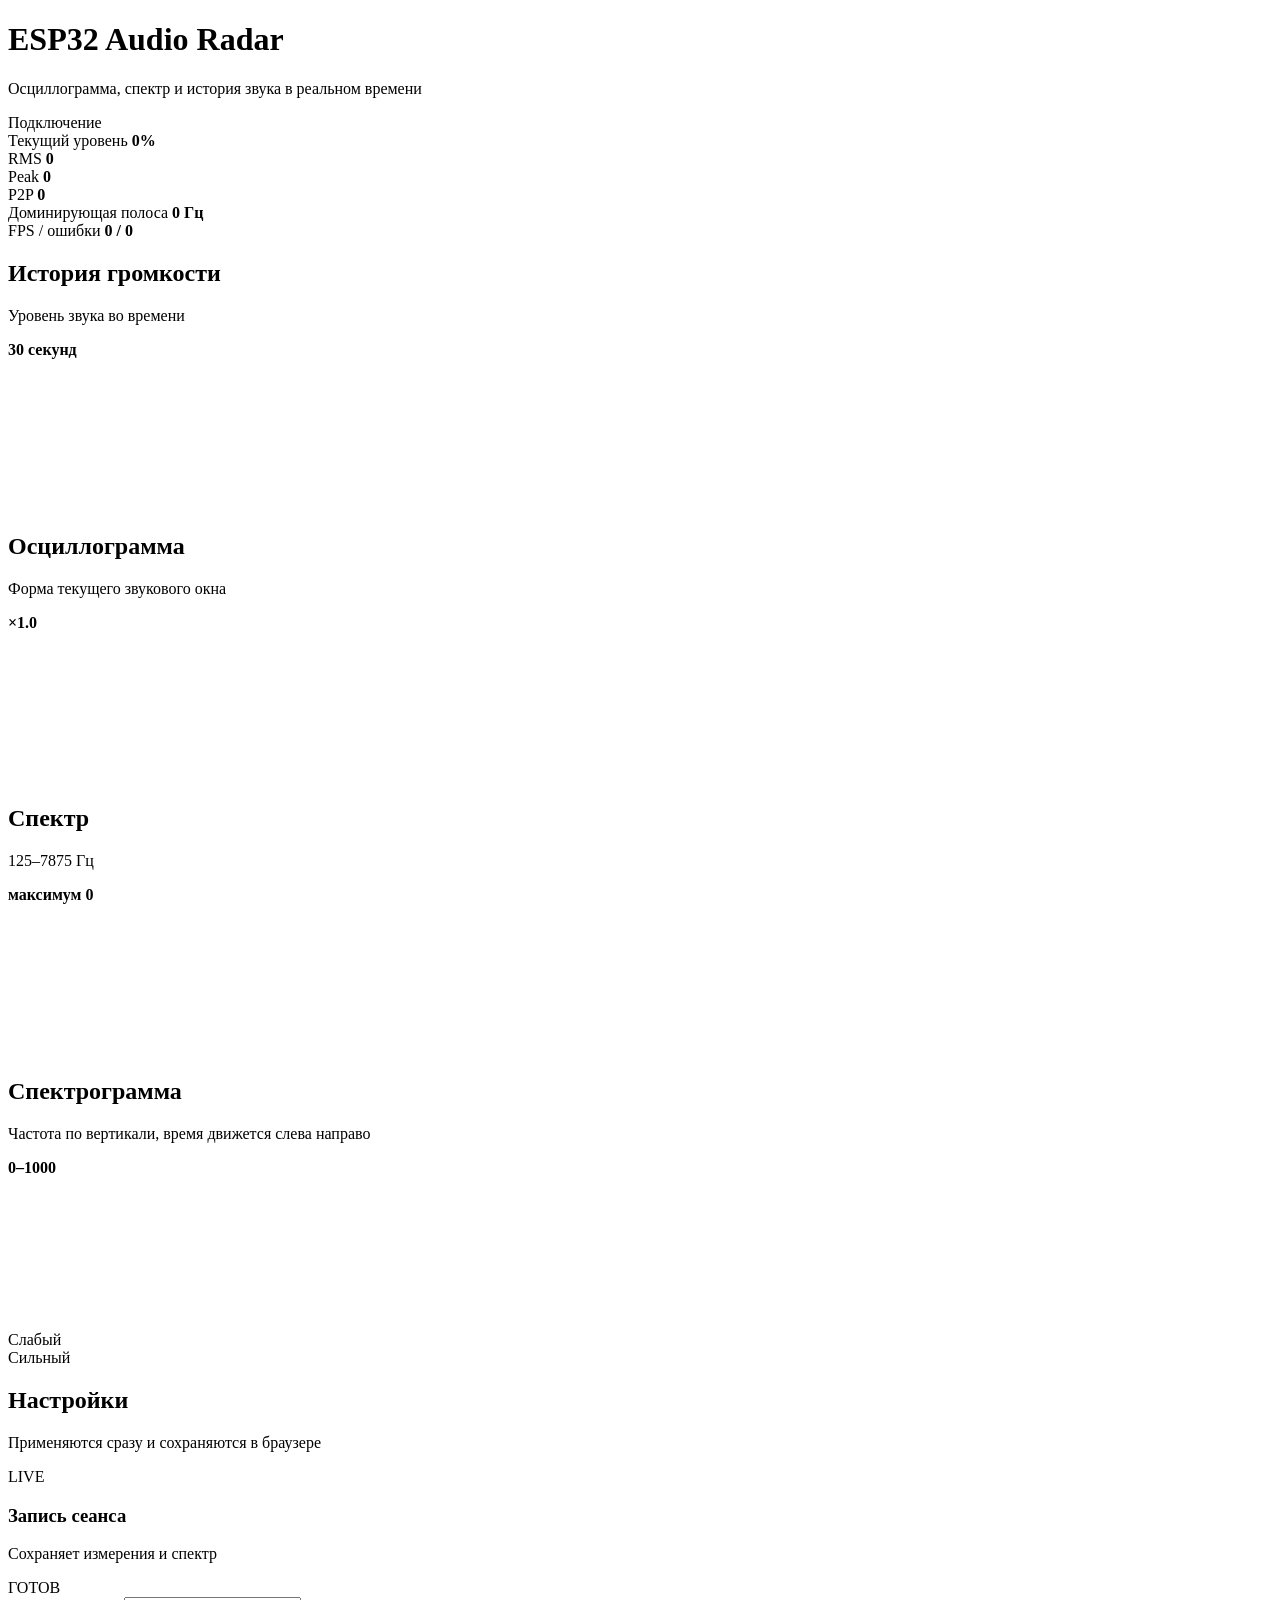
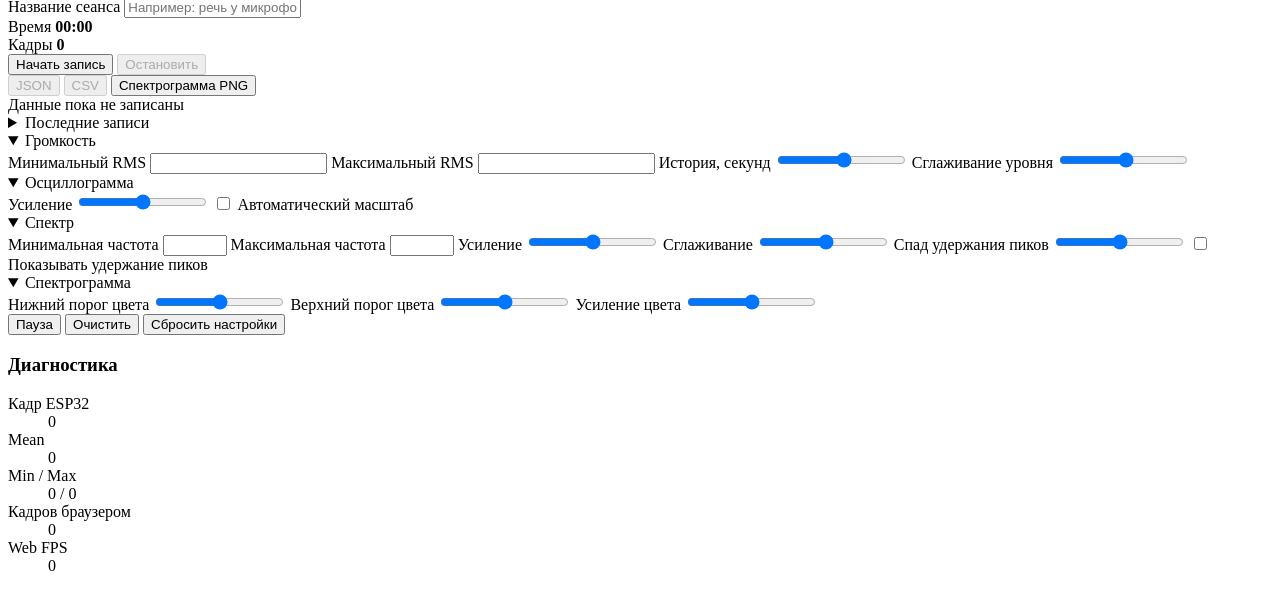
==== commit cd1ce93e: "Add browser session recording and export" ====
--- a/web/index.html
+++ b/web/index.html
@@ -2,25 +2,35 @@
 <html lang="ru">
 <head>
   <meta charset="utf-8">
+
   <meta
     name="viewport"
     content="width=device-width, initial-scale=1"
   >
+
   <meta
     name="theme-color"
     content="#08111f"
   >
+
   <title>ESP32 Audio Radar</title>
+
   <link
     rel="stylesheet"
     href="/static/style.css"
   >
+
+  <link
+    rel="stylesheet"
+    href="/static/recorder.css"
+  >
 </head>
 
 <body>
   <header class="topbar">
     <div>
       <h1>ESP32 Audio Radar</h1>
+
       <p>
         Осциллограмма, спектр и история звука в реальном времени
       </p>
@@ -43,7 +53,10 @@
       <div class="cards">
         <article class="card card-level">
           <span>Текущий уровень</span>
-          <strong id="levelValue">0%</strong>
+
+          <strong id="levelValue">
+            0%
+          </strong>
 
           <div class="level-meter">
             <div id="levelMeterFill"></div>
@@ -52,27 +65,42 @@
 
         <article class="card">
           <span>RMS</span>
-          <strong id="rmsValue">0</strong>
+
+          <strong id="rmsValue">
+            0
+          </strong>
         </article>
 
         <article class="card">
           <span>Peak</span>
-          <strong id="peakValue">0</strong>
+
+          <strong id="peakValue">
+            0
+          </strong>
         </article>
 
         <article class="card">
           <span>P2P</span>
-          <strong id="p2pValue">0</strong>
+
+          <strong id="p2pValue">
+            0
+          </strong>
         </article>
 
         <article class="card">
           <span>Доминирующая полоса</span>
-          <strong id="frequencyValue">0 Гц</strong>
+
+          <strong id="frequencyValue">
+            0 Гц
+          </strong>
         </article>
 
         <article class="card">
           <span>FPS / ошибки</span>
-          <strong id="fpsValue">0 / 0</strong>
+
+          <strong id="fpsValue">
+            0 / 0
+          </strong>
         </article>
       </div>
 
@@ -80,6 +108,7 @@
         <div class="panel__header">
           <div>
             <h2>История громкости</h2>
+
             <p>
               Уровень звука во времени
             </p>
@@ -100,6 +129,7 @@
         <div class="panel__header">
           <div>
             <h2>Осциллограмма</h2>
+
             <p>
               Форма текущего звукового окна
             </p>
@@ -120,6 +150,7 @@
         <div class="panel__header">
           <div>
             <h2>Спектр</h2>
+
             <p id="spectrumRangeText">
               125–7875 Гц
             </p>
@@ -140,6 +171,7 @@
         <div class="panel__header">
           <div>
             <h2>Спектрограмма</h2>
+
             <p>
               Частота по вертикали, время движется слева направо
             </p>
@@ -169,6 +201,7 @@
       <div class="settings__header">
         <div>
           <h2>Настройки</h2>
+
           <p>
             Применяются сразу и сохраняются в браузере
           </p>
@@ -182,11 +215,114 @@
         </span>
       </div>
 
+      <section class="recorder">
+        <div class="recorder__header">
+          <div>
+            <h3>Запись сеанса</h3>
+
+            <p>
+              Сохраняет измерения и спектр
+            </p>
+          </div>
+
+          <span
+            id="recorderState"
+            class="recorder__state"
+          >
+            ГОТОВ
+          </span>
+        </div>
+
+        <label>
+          Название сеанса
+
+          <input
+            id="sessionName"
+            type="text"
+            maxlength="80"
+            placeholder="Например: речь у микрофона"
+          >
+        </label>
+
+        <div class="recorder__stats">
+          <div>
+            <span>Время</span>
+
+            <strong id="recordingTime">
+              00:00
+            </strong>
+          </div>
+
+          <div>
+            <span>Кадры</span>
+
+            <strong id="recordingFrames">
+              0
+            </strong>
+          </div>
+        </div>
+
+        <div class="recorder__buttons">
+          <button
+            id="recordStartButton"
+            class="recorder__start"
+          >
+            Начать запись
+          </button>
+
+          <button
+            id="recordStopButton"
+            class="recorder__stop"
+            disabled
+          >
+            Остановить
+          </button>
+        </div>
+
+        <div class="recorder__exports">
+          <button
+            id="exportJsonButton"
+            disabled
+          >
+            JSON
+          </button>
+
+          <button
+            id="exportCsvButton"
+            disabled
+          >
+            CSV
+          </button>
+
+          <button
+            id="exportPngButton"
+          >
+            Спектрограмма PNG
+          </button>
+        </div>
+
+        <div
+          id="recorderMessage"
+          class="recorder__message"
+        >
+          Данные пока не записаны
+        </div>
+
+        <details class="recorder__journal">
+          <summary>
+            Последние записи
+          </summary>
+
+          <ol id="recordingJournal"></ol>
+        </details>
+      </section>
+
       <details open>
         <summary>Громкость</summary>
 
         <label>
           Минимальный RMS
+
           <input
             id="rmsMinimum"
             type="number"
@@ -197,6 +333,7 @@
 
         <label>
           Максимальный RMS
+
           <input
             id="rmsMaximum"
             type="number"
@@ -207,6 +344,7 @@
 
         <label>
           История, секунд
+
           <input
             id="historySeconds"
             type="range"
@@ -214,11 +352,13 @@
             max="120"
             step="5"
           >
+
           <output id="historySecondsValue"></output>
         </label>
 
         <label>
           Сглаживание уровня
+
           <input
             id="levelSmoothing"
             type="range"
@@ -226,6 +366,7 @@
             max="0.95"
             step="0.05"
           >
+
           <output id="levelSmoothingValue"></output>
         </label>
       </details>
@@ -235,6 +376,7 @@
 
         <label>
           Усиление
+
           <input
             id="waveGain"
             type="range"
@@ -242,6 +384,7 @@
             max="8"
             step="0.1"
           >
+
           <output id="waveGainValue"></output>
         </label>
 
@@ -250,6 +393,7 @@
             id="waveAutoScale"
             type="checkbox"
           >
+
           Автоматический масштаб
         </label>
       </details>
@@ -259,6 +403,7 @@
 
         <label>
           Минимальная частота
+
           <input
             id="frequencyMinimum"
             type="number"
@@ -270,6 +415,7 @@
 
         <label>
           Максимальная частота
+
           <input
             id="frequencyMaximum"
             type="number"
@@ -281,6 +427,7 @@
 
         <label>
           Усиление
+
           <input
             id="spectrumGain"
             type="range"
@@ -288,11 +435,13 @@
             max="5"
             step="0.1"
           >
+
           <output id="spectrumGainValue"></output>
         </label>
 
         <label>
           Сглаживание
+
           <input
             id="spectrumSmoothing"
             type="range"
@@ -300,11 +449,13 @@
             max="0.95"
             step="0.05"
           >
+
           <output id="spectrumSmoothingValue"></output>
         </label>
 
         <label>
           Спад удержания пиков
+
           <input
             id="peakDecay"
             type="range"
@@ -312,6 +463,7 @@
             max="80"
             step="1"
           >
+
           <output id="peakDecayValue"></output>
         </label>
 
@@ -320,6 +472,7 @@
             id="peakHoldEnabled"
             type="checkbox"
           >
+
           Показывать удержание пиков
         </label>
       </details>
@@ -329,6 +482,7 @@
 
         <label>
           Нижний порог цвета
+
           <input
             id="spectrogramMinimum"
             type="range"
@@ -336,11 +490,13 @@
             max="900"
             step="10"
           >
+
           <output id="spectrogramMinimumValue"></output>
         </label>
 
         <label>
           Верхний порог цвета
+
           <input
             id="spectrogramMaximum"
             type="range"
@@ -348,11 +504,13 @@
             max="1000"
             step="10"
           >
+
           <output id="spectrogramMaximumValue"></output>
         </label>
 
         <label>
           Усиление цвета
+
           <input
             id="spectrogramGain"
             type="range"
@@ -360,6 +518,7 @@
             max="5"
             step="0.1"
           >
+
           <output id="spectrogramGainValue"></output>
         </label>
       </details>
@@ -387,27 +546,42 @@
         <dl>
           <div>
             <dt>Кадр ESP32</dt>
-            <dd id="frameValue">0</dd>
+
+            <dd id="frameValue">
+              0
+            </dd>
           </div>
 
           <div>
             <dt>Mean</dt>
-            <dd id="meanValue">0</dd>
+
+            <dd id="meanValue">
+              0
+            </dd>
           </div>
 
           <div>
             <dt>Min / Max</dt>
-            <dd id="minimumMaximumValue">0 / 0</dd>
+
+            <dd id="minimumMaximumValue">
+              0 / 0
+            </dd>
           </div>
 
           <div>
             <dt>Кадров браузером</dt>
-            <dd id="receivedFramesValue">0</dd>
+
+            <dd id="receivedFramesValue">
+              0
+            </dd>
           </div>
 
           <div>
             <dt>Web FPS</dt>
-            <dd id="webFpsValue">0</dd>
+
+            <dd id="webFpsValue">
+              0
+            </dd>
           </div>
         </dl>
       </section>
@@ -415,5 +589,6 @@
   </main>
 
   <script src="/static/app.js"></script>
+  <script src="/static/recorder.js"></script>
 </body>
 </html>
